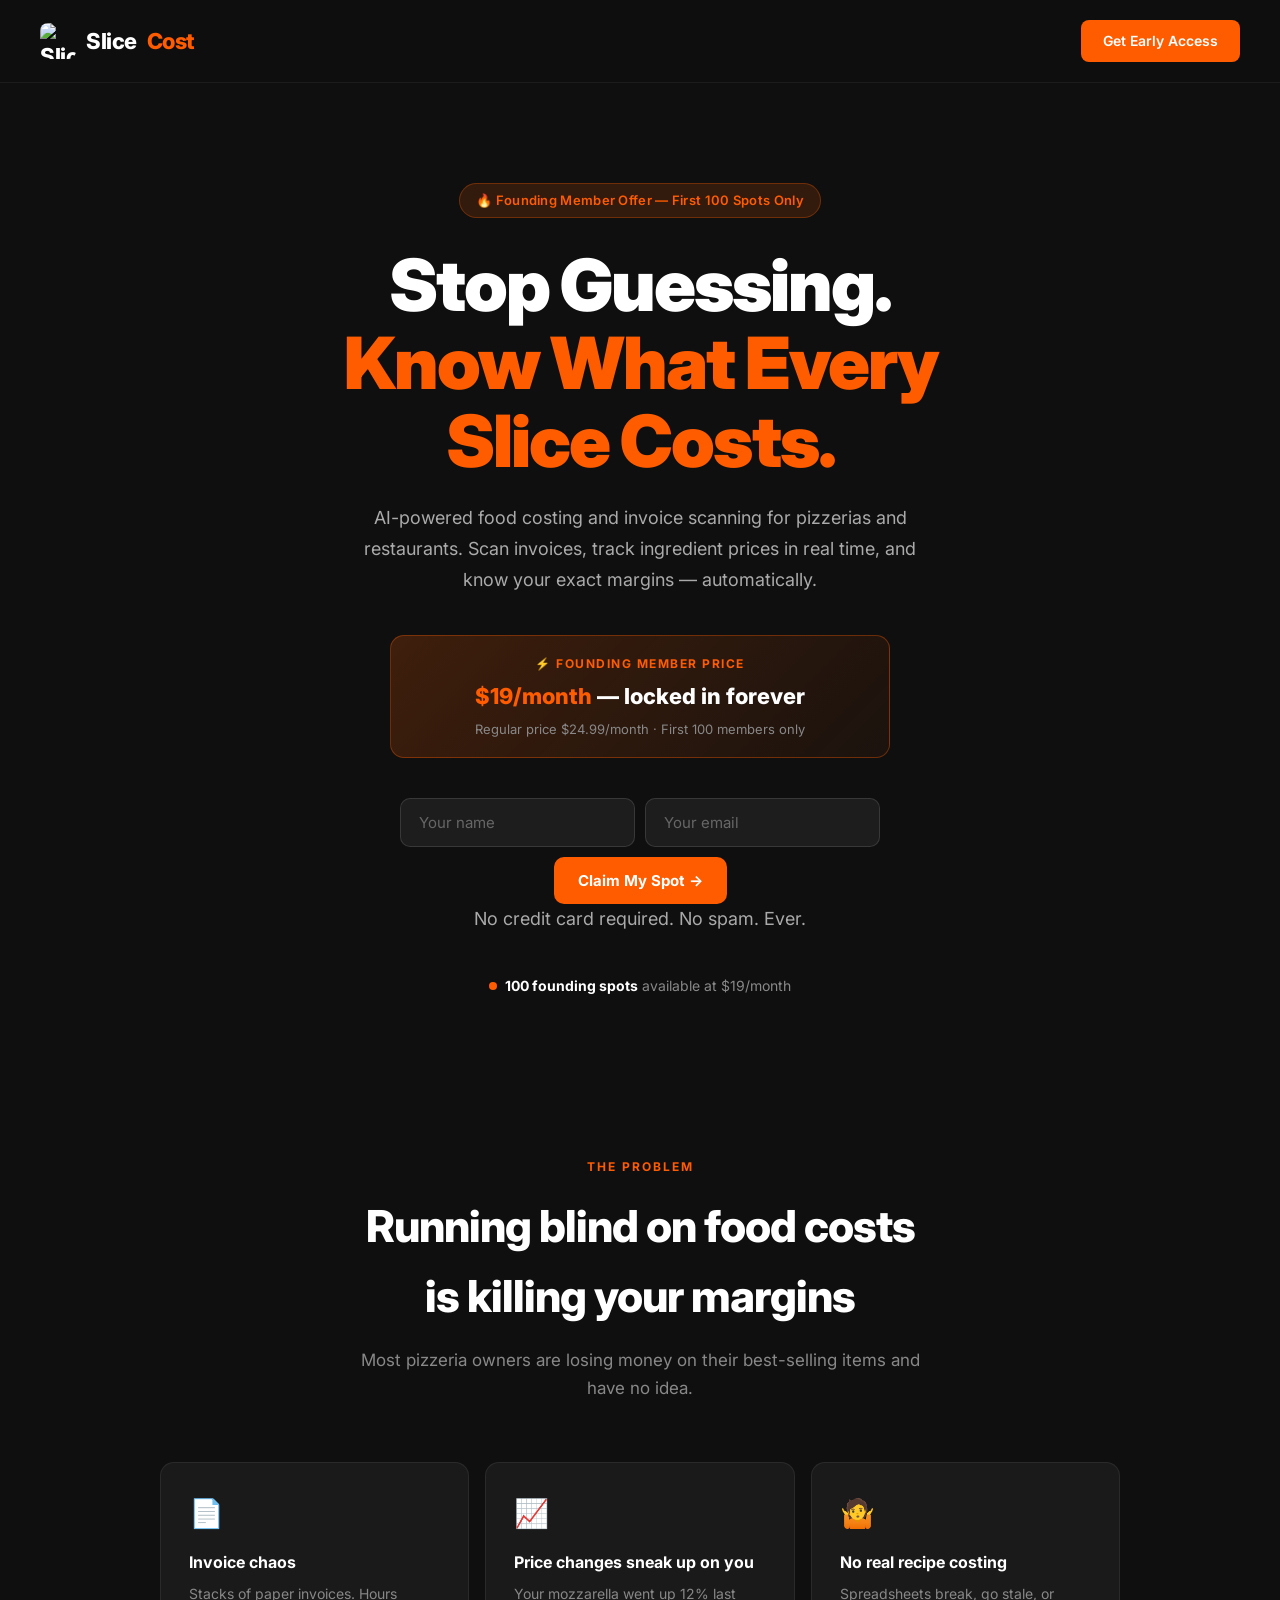
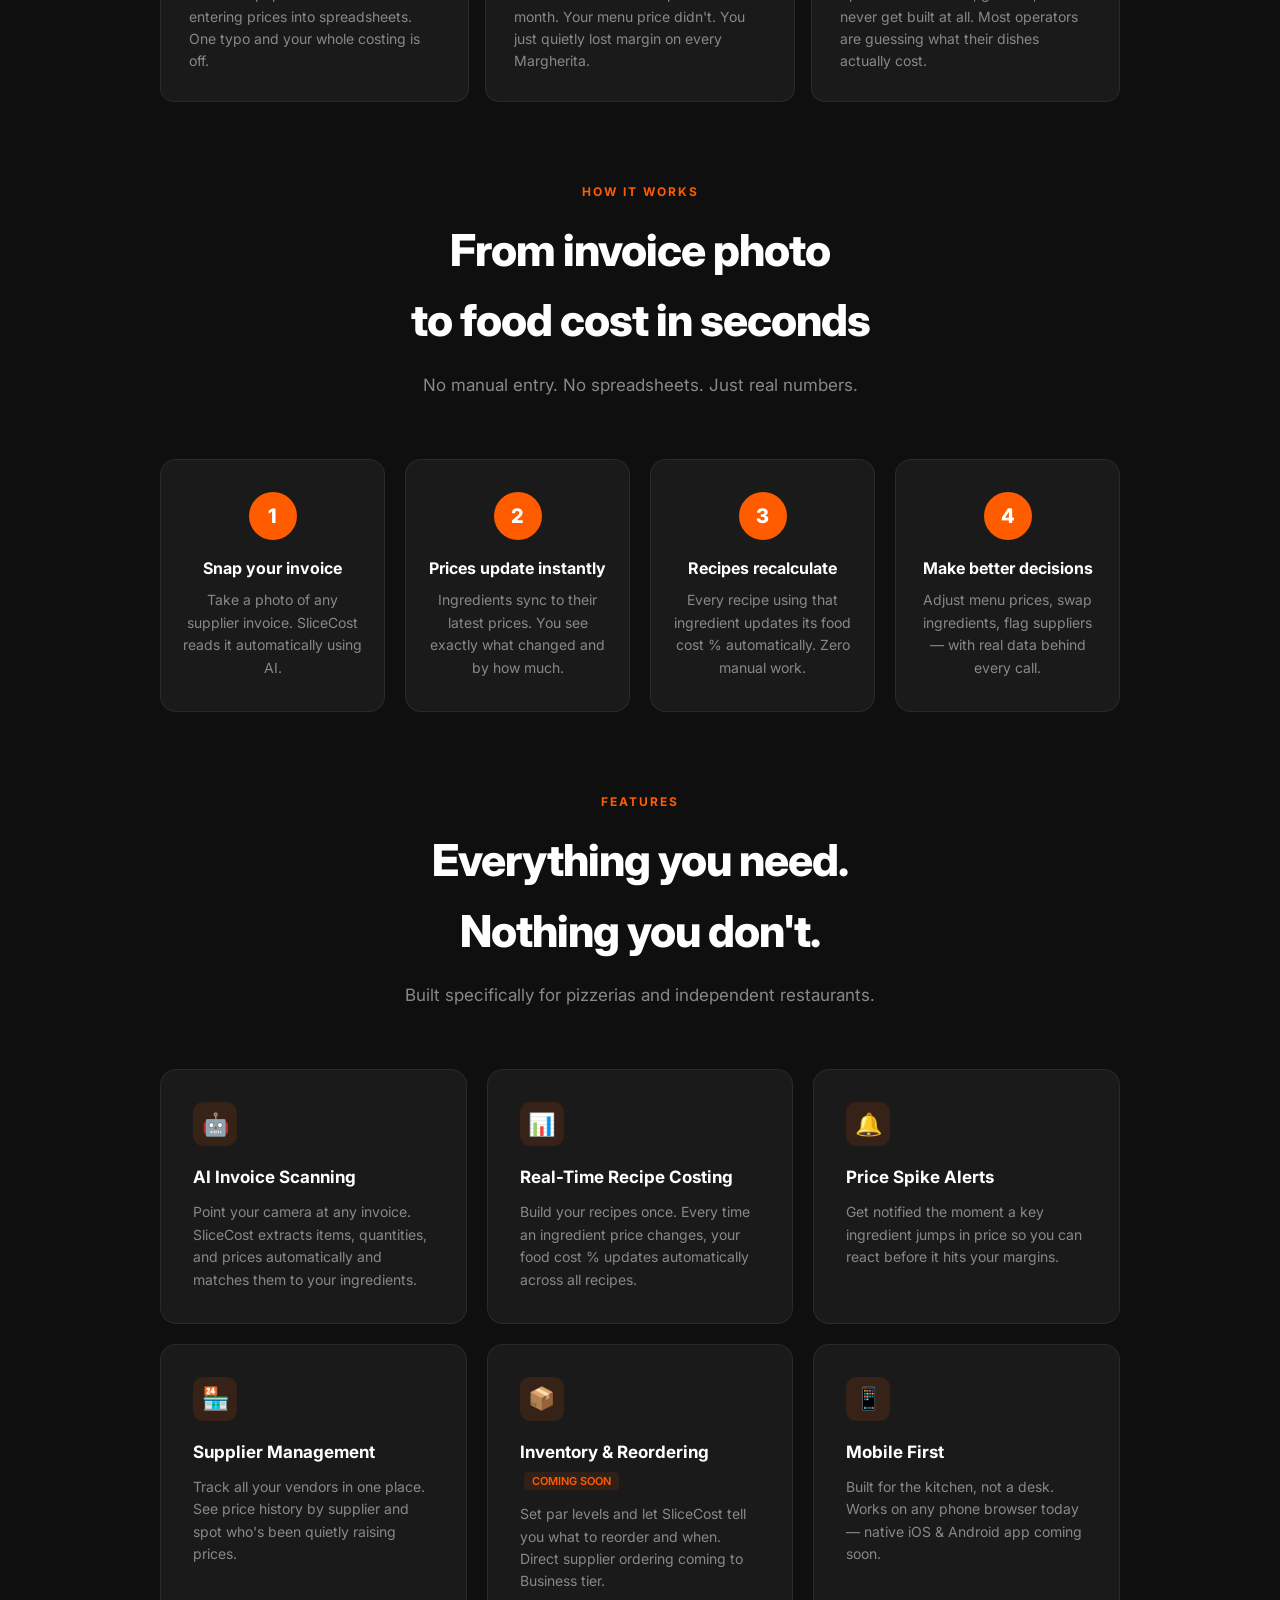
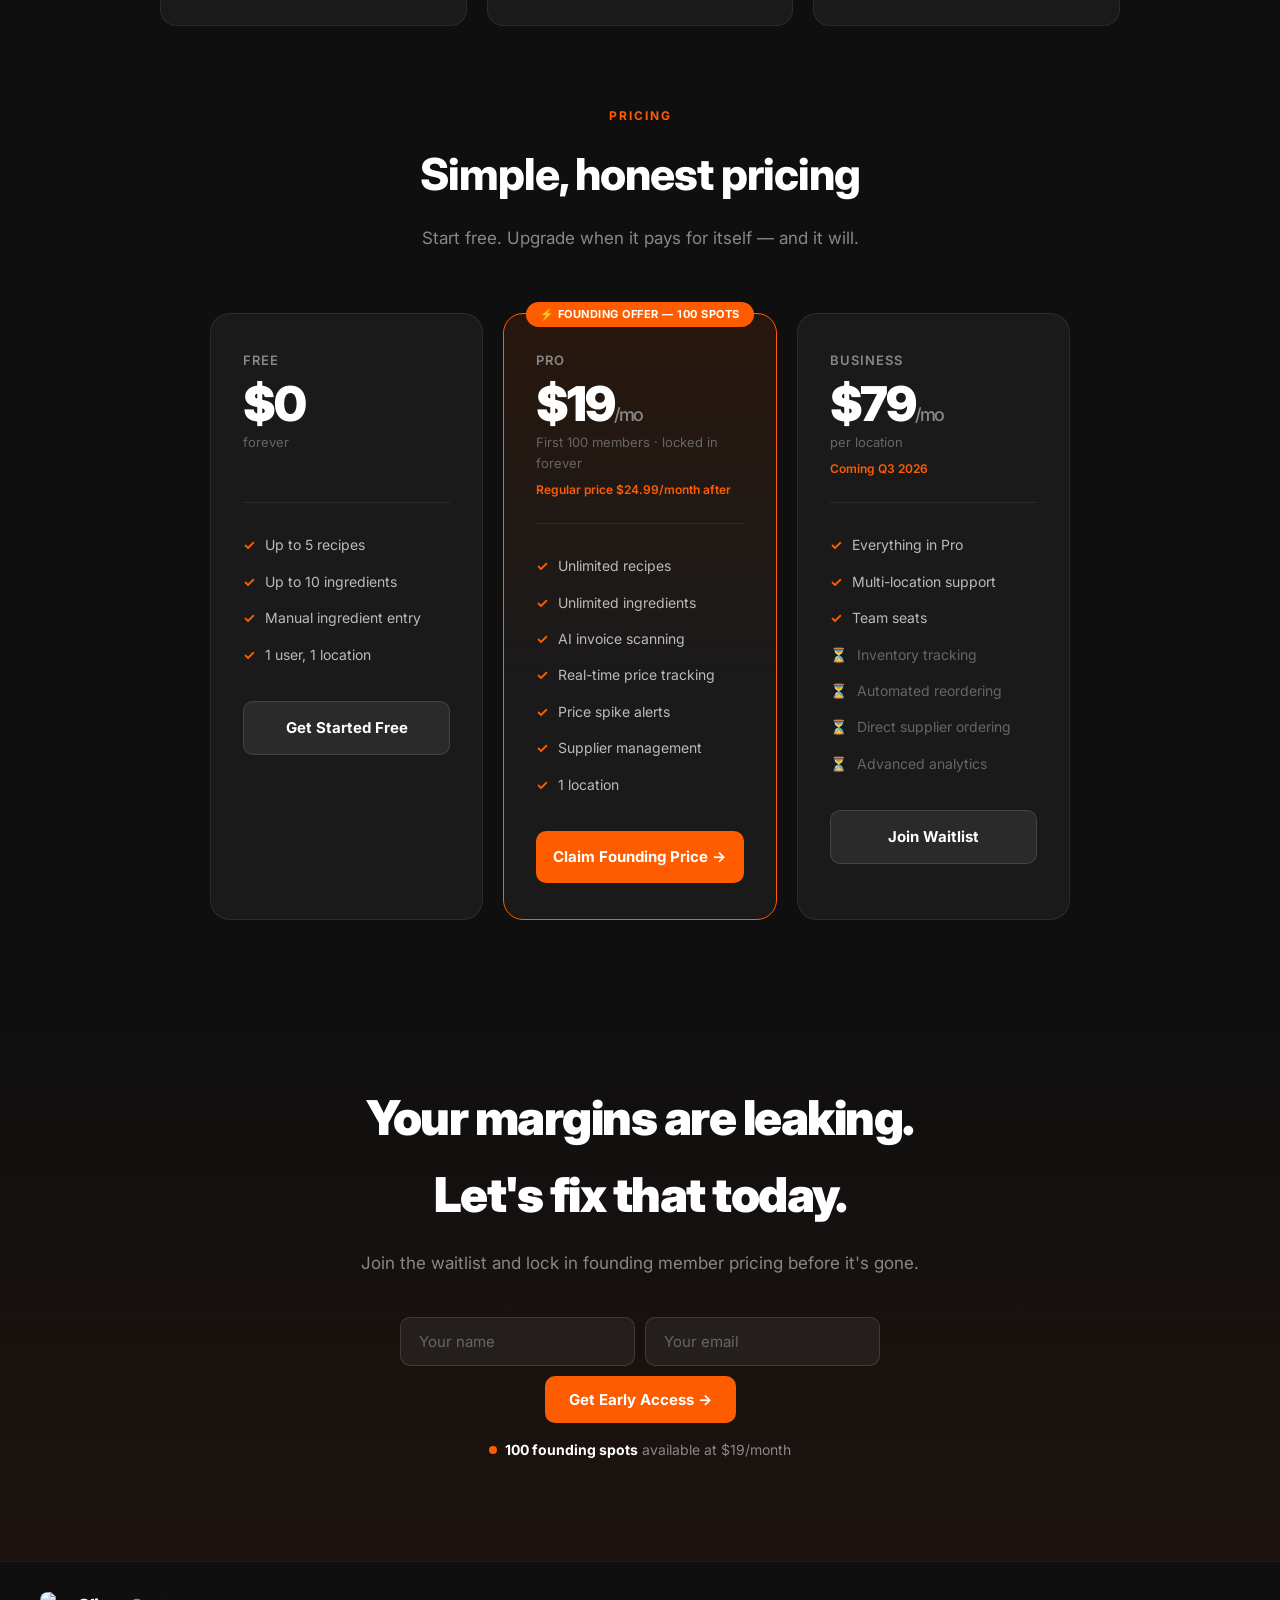
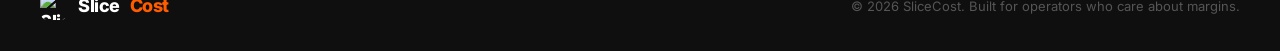
==== index.html @ 1d70e24b "Add index.html" ====
<!DOCTYPE html>
<html lang="en">
<head>
  <meta charset="UTF-8" />
  <meta name="viewport" content="width=device-width, initial-scale=1.0"/>
  <title>SliceCost — Know What Every Slice Really Costs</title>
  <meta name="description" content="AI-powered food costing and invoice scanning for pizzerias and restaurants. Stop guessing your margins.">
  <link href="https://fonts.googleapis.com/css2?family=Inter:wght@400;500;600;700;800;900&display=swap" rel="stylesheet">
  <style>
    *, *::before, *::after { box-sizing: border-box; margin: 0; padding: 0; }

    :root {
      --orange: #FF5C00;
      --orange-light: #FF7A2F;
      --dark: #0F0F0F;
      --dark2: #1A1A1A;
      --dark3: #242424;
      --gray: #888;
      --light: #F5F5F5;
      --white: #ffffff;
    }

    body {
      font-family: 'Inter', sans-serif;
      background: var(--dark);
      color: var(--white);
      line-height: 1.6;
    }

    /* NAV */
    nav {
      display: flex;
      justify-content: space-between;
      align-items: center;
      padding: 20px 40px;
      position: sticky;
      top: 0;
      z-index: 100;
      background: rgba(15,15,15,0.92);
      backdrop-filter: blur(12px);
      border-bottom: 1px solid rgba(255,255,255,0.06);
    }

    .logo {
      display: flex;
      align-items: center;
      gap: 10px;
      font-size: 22px;
      font-weight: 800;
      letter-spacing: -0.5px;
      text-decoration: none;
      color: white;
    }
    .logo img { width: 36px; height: 36px; border-radius: 8px; }
    .logo span { color: var(--orange); }

    .nav-cta {
      background: var(--orange);
      color: white;
      border: none;
      padding: 10px 22px;
      border-radius: 8px;
      font-size: 14px;
      font-weight: 600;
      cursor: pointer;
      transition: background 0.2s;
      text-decoration: none;
    }
    .nav-cta:hover { background: var(--orange-light); }

    /* HERO */
    .hero {
      text-align: center;
      padding: 100px 20px 80px;
      max-width: 860px;
      margin: 0 auto;
    }

    .badge {
      display: inline-block;
      background: rgba(255,92,0,0.15);
      color: var(--orange);
      border: 1px solid rgba(255,92,0,0.3);
      padding: 6px 16px;
      border-radius: 100px;
      font-size: 13px;
      font-weight: 600;
      margin-bottom: 28px;
      letter-spacing: 0.3px;
    }

    .hero h1 {
      font-size: clamp(38px, 6vw, 72px);
      font-weight: 900;
      line-height: 1.08;
      letter-spacing: -2px;
      margin-bottom: 24px;
    }

    .hero h1 .highlight { color: var(--orange); }

    .hero p {
      font-size: 18px;
      color: #aaa;
      max-width: 560px;
      margin: 0 auto 40px;
      line-height: 1.7;
    }

    /* FOUNDING OFFER BANNER */
    .founding-banner {
      background: linear-gradient(135deg, rgba(255,92,0,0.2), rgba(255,92,0,0.05));
      border: 1px solid rgba(255,92,0,0.35);
      border-radius: 14px;
      padding: 18px 28px;
      margin: 0 auto 40px;
      max-width: 500px;
    }
    .founding-banner .label {
      font-size: 12px;
      text-transform: uppercase;
      letter-spacing: 1.5px;
      color: var(--orange);
      font-weight: 700;
      margin-bottom: 6px;
    }
    .founding-banner .price-line { font-size: 22px; font-weight: 800; }
    .founding-banner .price-line .price { color: var(--orange); }
    .founding-banner .sub { font-size: 13px; color: #888; margin-top: 4px; }

    /* WAITLIST FORM */
    .waitlist-form {
      display: flex;
      gap: 10px;
      max-width: 480px;
      margin: 0 auto;
      flex-wrap: wrap;
      justify-content: center;
    }

    .waitlist-form input {
      flex: 1;
      min-width: 200px;
      padding: 14px 18px;
      border-radius: 10px;
      border: 1px solid rgba(255,255,255,0.12);
      background: rgba(255,255,255,0.06);
      color: white;
      font-size: 15px;
      font-family: 'Inter', sans-serif;
      outline: none;
      transition: border 0.2s;
    }
    .waitlist-form input::placeholder { color: #666; }
    .waitlist-form input:focus { border-color: var(--orange); }

    .waitlist-form button {
      padding: 14px 24px;
      background: var(--orange);
      color: white;
      border: none;
      border-radius: 10px;
      font-size: 15px;
      font-weight: 700;
      cursor: pointer;
      transition: background 0.2s, transform 0.1s;
      font-family: 'Inter', sans-serif;
    }
    .waitlist-form button:hover { background: var(--orange-light); transform: translateY(-1px); }
    .waitlist-form button:disabled { opacity: 0.6; cursor: not-allowed; transform: none; }

    .form-note { font-size: 12px; color: #555; margin-top: 12px; text-align: center; }

    .success-msg {
      display: none;
      background: rgba(255,92,0,0.1);
      border: 1px solid rgba(255,92,0,0.3);
      border-radius: 10px;
      padding: 14px 20px;
      font-size: 15px;
      color: var(--orange);
      font-weight: 600;
      text-align: center;
      max-width: 480px;
      margin: 0 auto;
    }

    .spots-left {
      display: flex;
      align-items: center;
      justify-content: center;
      gap: 8px;
      font-size: 14px;
      color: #888;
      margin-top: 14px;
    }
    .spots-dot {
      width: 8px; height: 8px;
      background: #FF5C00;
      border-radius: 50%;
      animation: pulse 2s infinite;
      flex-shrink: 0;
    }
    @keyframes pulse {
      0%, 100% { opacity: 1; }
      50% { opacity: 0.4; }
    }

    /* SECTIONS */
    .section {
      padding: 80px 20px;
      max-width: 1000px;
      margin: 0 auto;
    }

    .section-label {
      font-size: 12px;
      text-transform: uppercase;
      letter-spacing: 2px;
      color: var(--orange);
      font-weight: 700;
      margin-bottom: 14px;
      text-align: center;
    }

    .section h2 {
      font-size: clamp(28px, 4vw, 44px);
      font-weight: 800;
      letter-spacing: -1px;
      text-align: center;
      margin-bottom: 16px;
    }

    .section .sub {
      text-align: center;
      color: #888;
      font-size: 17px;
      max-width: 560px;
      margin: 0 auto 60px;
    }

    /* PAIN POINTS */
    .pain-grid {
      display: grid;
      grid-template-columns: repeat(auto-fit, minmax(260px, 1fr));
      gap: 16px;
    }

    .pain-card {
      background: var(--dark2);
      border: 1px solid rgba(255,255,255,0.07);
      border-radius: 14px;
      padding: 28px;
    }
    .pain-card .emoji { font-size: 28px; margin-bottom: 14px; }
    .pain-card h3 { font-size: 16px; font-weight: 700; margin-bottom: 8px; }
    .pain-card p { font-size: 14px; color: #888; line-height: 1.6; }

    /* HOW IT WORKS */
    .steps {
      display: grid;
      grid-template-columns: repeat(auto-fit, minmax(200px, 1fr));
      gap: 20px;
    }

    .step {
      text-align: center;
      padding: 32px 20px;
      background: var(--dark2);
      border-radius: 16px;
      border: 1px solid rgba(255,255,255,0.07);
    }

    .step-number {
      width: 48px; height: 48px;
      background: var(--orange);
      border-radius: 50%;
      display: flex;
      align-items: center;
      justify-content: center;
      font-size: 20px;
      font-weight: 800;
      margin: 0 auto 16px;
    }
    .step h3 { font-size: 16px; font-weight: 700; margin-bottom: 8px; }
    .step p { font-size: 14px; color: #888; }

    /* FEATURES */
    .features-grid {
      display: grid;
      grid-template-columns: repeat(auto-fit, minmax(280px, 1fr));
      gap: 20px;
    }

    .feature-card {
      background: var(--dark2);
      border: 1px solid rgba(255,255,255,0.07);
      border-radius: 16px;
      padding: 32px;
      transition: border-color 0.2s;
    }
    .feature-card:hover { border-color: rgba(255,92,0,0.3); }

    .feature-icon {
      width: 44px; height: 44px;
      background: rgba(255,92,0,0.12);
      border-radius: 10px;
      display: flex;
      align-items: center;
      justify-content: center;
      font-size: 22px;
      margin-bottom: 18px;
    }
    .feature-card h3 { font-size: 17px; font-weight: 700; margin-bottom: 10px; }
    .feature-card p { font-size: 14px; color: #888; line-height: 1.6; }

    /* PRICING */
    .pricing-grid {
      display: grid;
      grid-template-columns: repeat(auto-fit, minmax(260px, 1fr));
      gap: 20px;
      max-width: 860px;
      margin: 0 auto;
    }

    .pricing-card {
      background: var(--dark2);
      border: 1px solid rgba(255,255,255,0.08);
      border-radius: 20px;
      padding: 36px 32px;
      position: relative;
    }

    .pricing-card.featured {
      border-color: var(--orange);
      background: linear-gradient(180deg, rgba(255,92,0,0.1) 0%, var(--dark2) 60%);
    }

    .popular-badge {
      position: absolute;
      top: -12px;
      left: 50%;
      transform: translateX(-50%);
      background: var(--orange);
      color: white;
      font-size: 11px;
      font-weight: 700;
      padding: 4px 14px;
      border-radius: 100px;
      letter-spacing: 0.5px;
      white-space: nowrap;
    }

    .pricing-card .tier { font-size: 13px; color: #888; font-weight: 600; text-transform: uppercase; letter-spacing: 1px; margin-bottom: 10px; }
    .pricing-card .amount { font-size: 48px; font-weight: 900; letter-spacing: -2px; line-height: 1; margin-bottom: 4px; }
    .pricing-card .amount span { font-size: 18px; font-weight: 500; color: #888; }
    .pricing-card .period { font-size: 13px; color: #666; margin-bottom: 6px; }
    .pricing-card .savings { font-size: 12px; color: var(--orange); font-weight: 600; margin-bottom: 24px; min-height: 18px; }

    .pricing-divider { border: none; border-top: 1px solid rgba(255,255,255,0.07); margin: 24px 0; }

    .pricing-features { list-style: none; }
    .pricing-features li {
      font-size: 14px;
      color: #bbb;
      padding: 7px 0;
      display: flex;
      align-items: flex-start;
      gap: 10px;
    }
    .pricing-features li::before { content: "✓"; color: var(--orange); font-weight: 700; flex-shrink: 0; }
    .pricing-features li.coming::before { content: "⏳"; }
    .pricing-features li.coming { color: #666; }

    .pricing-cta {
      display: block;
      width: 100%;
      margin-top: 28px;
      padding: 14px;
      border-radius: 10px;
      font-size: 15px;
      font-weight: 700;
      text-align: center;
      cursor: pointer;
      border: none;
      font-family: 'Inter', sans-serif;
      transition: all 0.2s;
      text-decoration: none;
    }
    .pricing-cta.primary { background: var(--orange); color: white; }
    .pricing-cta.primary:hover { background: var(--orange-light); }
    .pricing-cta.secondary { background: rgba(255,255,255,0.07); color: white; border: 1px solid rgba(255,255,255,0.12); }
    .pricing-cta.secondary:hover { background: rgba(255,255,255,0.1); }

    /* FINAL CTA */
    .final-cta {
      text-align: center;
      padding: 80px 20px 100px;
      background: linear-gradient(180deg, transparent, rgba(255,92,0,0.06));
    }
    .final-cta h2 {
      font-size: clamp(28px, 4vw, 48px);
      font-weight: 900;
      letter-spacing: -1.5px;
      margin-bottom: 16px;
    }
    .final-cta p { color: #888; font-size: 17px; margin-bottom: 40px; }

    /* FOOTER */
    footer {
      border-top: 1px solid rgba(255,255,255,0.06);
      padding: 30px 40px;
      display: flex;
      justify-content: space-between;
      align-items: center;
      flex-wrap: wrap;
      gap: 12px;
    }
    footer p { font-size: 13px; color: #555; }

    @media (max-width: 600px) {
      nav { padding: 16px 20px; }
      .hero { padding: 70px 20px 60px; }
      footer { flex-direction: column; text-align: center; }
    }
  </style>
</head>
<body>

  <!-- NAV -->
  <nav>
    <a href="#" class="logo">
      <img src="https://media.base44.com/images/public/6a2863e67f8342fff155be60/5d7dca8e8_generated_image.png" alt="SliceCost logo" />
      Slice<span>Cost</span>
    </a>
    <a href="#waitlist" class="nav-cta">Get Early Access</a>
  </nav>

  <!-- HERO -->
  <section class="hero" id="waitlist">
    <div class="badge">🔥 Founding Member Offer — First 100 Spots Only</div>
    <h1>Stop Guessing.<br><span class="highlight">Know What Every<br>Slice Costs.</span></h1>
    <p>AI-powered food costing and invoice scanning for pizzerias and restaurants. Scan invoices, track ingredient prices in real time, and know your exact margins — automatically.</p>

    <div class="founding-banner">
      <div class="label">⚡ Founding Member Price</div>
      <div class="price-line"><span class="price">$19/month</span> — locked in forever</div>
      <div class="sub">Regular price $24.99/month · First 100 members only</div>
    </div>

    <form class="waitlist-form" id="waitlistForm" onsubmit="handleSubmit(event, 'waitlistForm', 'successMsg')">
      <input type="text" name="name" placeholder="Your name" required />
      <input type="email" name="email" placeholder="Your email" required />
      <button type="submit" id="btn1">Claim My Spot →</button>
    </form>
    <div class="success-msg" id="successMsg">
      🎉 You're on the list! We'll reach out with early access details soon.
    </div>
    <p class="form-note">No credit card required. No spam. Ever.</p>

    <div class="spots-left">
      <div class="spots-dot"></div>
      <span id="spotsText"><strong style="color:white">100 founding spots</strong> available at $19/month</span>
    </div>
  </section>

  <!-- PROBLEM -->
  <section class="section">
    <div class="section-label">The Problem</div>
    <h2>Running blind on food costs<br>is killing your margins</h2>
    <p class="sub">Most pizzeria owners are losing money on their best-selling items and have no idea.</p>

    <div class="pain-grid">
      <div class="pain-card">
        <div class="emoji">📄</div>
        <h3>Invoice chaos</h3>
        <p>Stacks of paper invoices. Hours entering prices into spreadsheets. One typo and your whole costing is off.</p>
      </div>
      <div class="pain-card">
        <div class="emoji">📈</div>
        <h3>Price changes sneak up on you</h3>
        <p>Your mozzarella went up 12% last month. Your menu price didn't. You just quietly lost margin on every Margherita.</p>
      </div>
      <div class="pain-card">
        <div class="emoji">🤷</div>
        <h3>No real recipe costing</h3>
        <p>Spreadsheets break, go stale, or never get built at all. Most operators are guessing what their dishes actually cost.</p>
      </div>
    </div>
  </section>

  <!-- HOW IT WORKS -->
  <section class="section" style="padding-top:0">
    <div class="section-label">How It Works</div>
    <h2>From invoice photo<br>to food cost in seconds</h2>
    <p class="sub">No manual entry. No spreadsheets. Just real numbers.</p>

    <div class="steps">
      <div class="step">
        <div class="step-number">1</div>
        <h3>Snap your invoice</h3>
        <p>Take a photo of any supplier invoice. SliceCost reads it automatically using AI.</p>
      </div>
      <div class="step">
        <div class="step-number">2</div>
        <h3>Prices update instantly</h3>
        <p>Ingredients sync to their latest prices. You see exactly what changed and by how much.</p>
      </div>
      <div class="step">
        <div class="step-number">3</div>
        <h3>Recipes recalculate</h3>
        <p>Every recipe using that ingredient updates its food cost % automatically. Zero manual work.</p>
      </div>
      <div class="step">
        <div class="step-number">4</div>
        <h3>Make better decisions</h3>
        <p>Adjust menu prices, swap ingredients, flag suppliers — with real data behind every call.</p>
      </div>
    </div>
  </section>

  <!-- FEATURES -->
  <section class="section" style="padding-top:0">
    <div class="section-label">Features</div>
    <h2>Everything you need.<br>Nothing you don't.</h2>
    <p class="sub">Built specifically for pizzerias and independent restaurants.</p>

    <div class="features-grid">
      <div class="feature-card">
        <div class="feature-icon">🤖</div>
        <h3>AI Invoice Scanning</h3>
        <p>Point your camera at any invoice. SliceCost extracts items, quantities, and prices automatically and matches them to your ingredients.</p>
      </div>
      <div class="feature-card">
        <div class="feature-icon">📊</div>
        <h3>Real-Time Recipe Costing</h3>
        <p>Build your recipes once. Every time an ingredient price changes, your food cost % updates automatically across all recipes.</p>
      </div>
      <div class="feature-card">
        <div class="feature-icon">🔔</div>
        <h3>Price Spike Alerts</h3>
        <p>Get notified the moment a key ingredient jumps in price so you can react before it hits your margins.</p>
      </div>
      <div class="feature-card">
        <div class="feature-icon">🏪</div>
        <h3>Supplier Management</h3>
        <p>Track all your vendors in one place. See price history by supplier and spot who's been quietly raising prices.</p>
      </div>
      <div class="feature-card">
        <div class="feature-icon">📦</div>
        <h3>Inventory & Reordering <span style="font-size:11px;color:var(--orange);font-weight:600;background:rgba(255,92,0,0.1);padding:2px 8px;border-radius:4px;margin-left:4px">COMING SOON</span></h3>
        <p>Set par levels and let SliceCost tell you what to reorder and when. Direct supplier ordering coming to Business tier.</p>
      </div>
      <div class="feature-card">
        <div class="feature-icon">📱</div>
        <h3>Mobile First</h3>
        <p>Built for the kitchen, not a desk. Works on any phone browser today — native iOS & Android app coming soon.</p>
      </div>
    </div>
  </section>

  <!-- PRICING -->
  <section class="section" style="padding-top:0">
    <div class="section-label">Pricing</div>
    <h2>Simple, honest pricing</h2>
    <p class="sub">Start free. Upgrade when it pays for itself — and it will.</p>

    <div class="pricing-grid">
      <div class="pricing-card">
        <div class="tier">Free</div>
        <div class="amount">$0</div>
        <div class="period">forever</div>
        <div class="savings">&nbsp;</div>
        <hr class="pricing-divider">
        <ul class="pricing-features">
          <li>Up to 5 recipes</li>
          <li>Up to 10 ingredients</li>
          <li>Manual ingredient entry</li>
          <li>1 user, 1 location</li>
        </ul>
        <a href="#waitlist" class="pricing-cta secondary">Get Started Free</a>
      </div>

      <div class="pricing-card featured">
        <div class="popular-badge">⚡ FOUNDING OFFER — 100 SPOTS</div>
        <div class="tier">Pro</div>
        <div class="amount">$19<span>/mo</span></div>
        <div class="period">First 100 members · locked in forever</div>
        <div class="savings">Regular price $24.99/month after</div>
        <hr class="pricing-divider">
        <ul class="pricing-features">
          <li>Unlimited recipes</li>
          <li>Unlimited ingredients</li>
          <li>AI invoice scanning</li>
          <li>Real-time price tracking</li>
          <li>Price spike alerts</li>
          <li>Supplier management</li>
          <li>1 location</li>
        </ul>
        <a href="#waitlist" class="pricing-cta primary">Claim Founding Price →</a>
      </div>

      <div class="pricing-card">
        <div class="tier">Business</div>
        <div class="amount">$79<span>/mo</span></div>
        <div class="period">per location</div>
        <div class="savings">Coming Q3 2026</div>
        <hr class="pricing-divider">
        <ul class="pricing-features">
          <li>Everything in Pro</li>
          <li>Multi-location support</li>
          <li>Team seats</li>
          <li class="coming">Inventory tracking</li>
          <li class="coming">Automated reordering</li>
          <li class="coming">Direct supplier ordering</li>
          <li class="coming">Advanced analytics</li>
        </ul>
        <a href="#waitlist" class="pricing-cta secondary">Join Waitlist</a>
      </div>
    </div>
  </section>

  <!-- FINAL CTA -->
  <section class="final-cta">
    <h2>Your margins are leaking.<br>Let's fix that today.</h2>
    <p>Join the waitlist and lock in founding member pricing before it's gone.</p>

    <form class="waitlist-form" id="waitlistForm2" onsubmit="handleSubmit(event, 'waitlistForm2', 'successMsg2')" style="margin-bottom:16px">
      <input type="text" name="name" placeholder="Your name" required />
      <input type="email" name="email" placeholder="Your email" required />
      <button type="submit" id="btn2">Get Early Access →</button>
    </form>
    <div class="success-msg" id="successMsg2">
      🎉 You're on the list! We'll reach out with early access details soon.
    </div>

    <div class="spots-left">
      <div class="spots-dot"></div>
      <span id="spotsText2"><strong style="color:white">100 founding spots</strong> available at $19/month</span>
    </div>
  </section>

  <!-- FOOTER -->
  <footer>
    <a href="#" class="logo" style="font-size:18px">
      <img src="https://media.base44.com/images/public/6a2863e67f8342fff155be60/5d7dca8e8_generated_image.png" alt="SliceCost" style="width:28px;height:28px" />
      Slice<span>Cost</span>
    </a>
    <p>© 2026 SliceCost. Built for operators who care about margins.</p>
  </footer>

  <script>
    const API_URL = 'https://api.base44.com/api/apps/6a2863e67f8342fff155be60/functions/joinWaitlist';

    document.querySelectorAll('a[href^="#"]').forEach(a => {
      a.addEventListener('click', e => {
        e.preventDefault();
        const target = document.querySelector(a.getAttribute('href'));
        if (target) target.scrollIntoView({ behavior: 'smooth' });
      });
    });

    async function handleSubmit(e, formId, msgId) {
      e.preventDefault();
      const form = document.getElementById(formId);
      const inputs = form.querySelectorAll('input');
      const btn = form.querySelector('button');
      const name = inputs[0].value.trim();
      const email = inputs[1].value.trim();

      btn.disabled = true;
      btn.textContent = 'Saving your spot...';

      try {
        const res = await fetch(API_URL, {
          method: 'POST',
          headers: { 'Content-Type': 'application/json' },
          body: JSON.stringify({
            name,
            email,
            source: 'landing_page',
            tier_interest: 'Founding Member $19'
          })
        });

        const data = await res.json();

        form.style.display = 'none';
        document.getElementById(msgId).style.display = 'block';

        // Update both counters
        document.querySelectorAll('[id^="spotsText"]').forEach(el => {
          el.innerHTML = '<strong style="color:white">Spots filling up fast!</strong> Sign up now to lock in $19/month';
        });

      } catch (err) {
        btn.disabled = false;
        btn.textContent = formId === 'waitlistForm' ? 'Claim My Spot →' : 'Get Early Access →';
        alert('Something went wrong. Please try again.');
      }
    }
  </script>
</body>
</html>
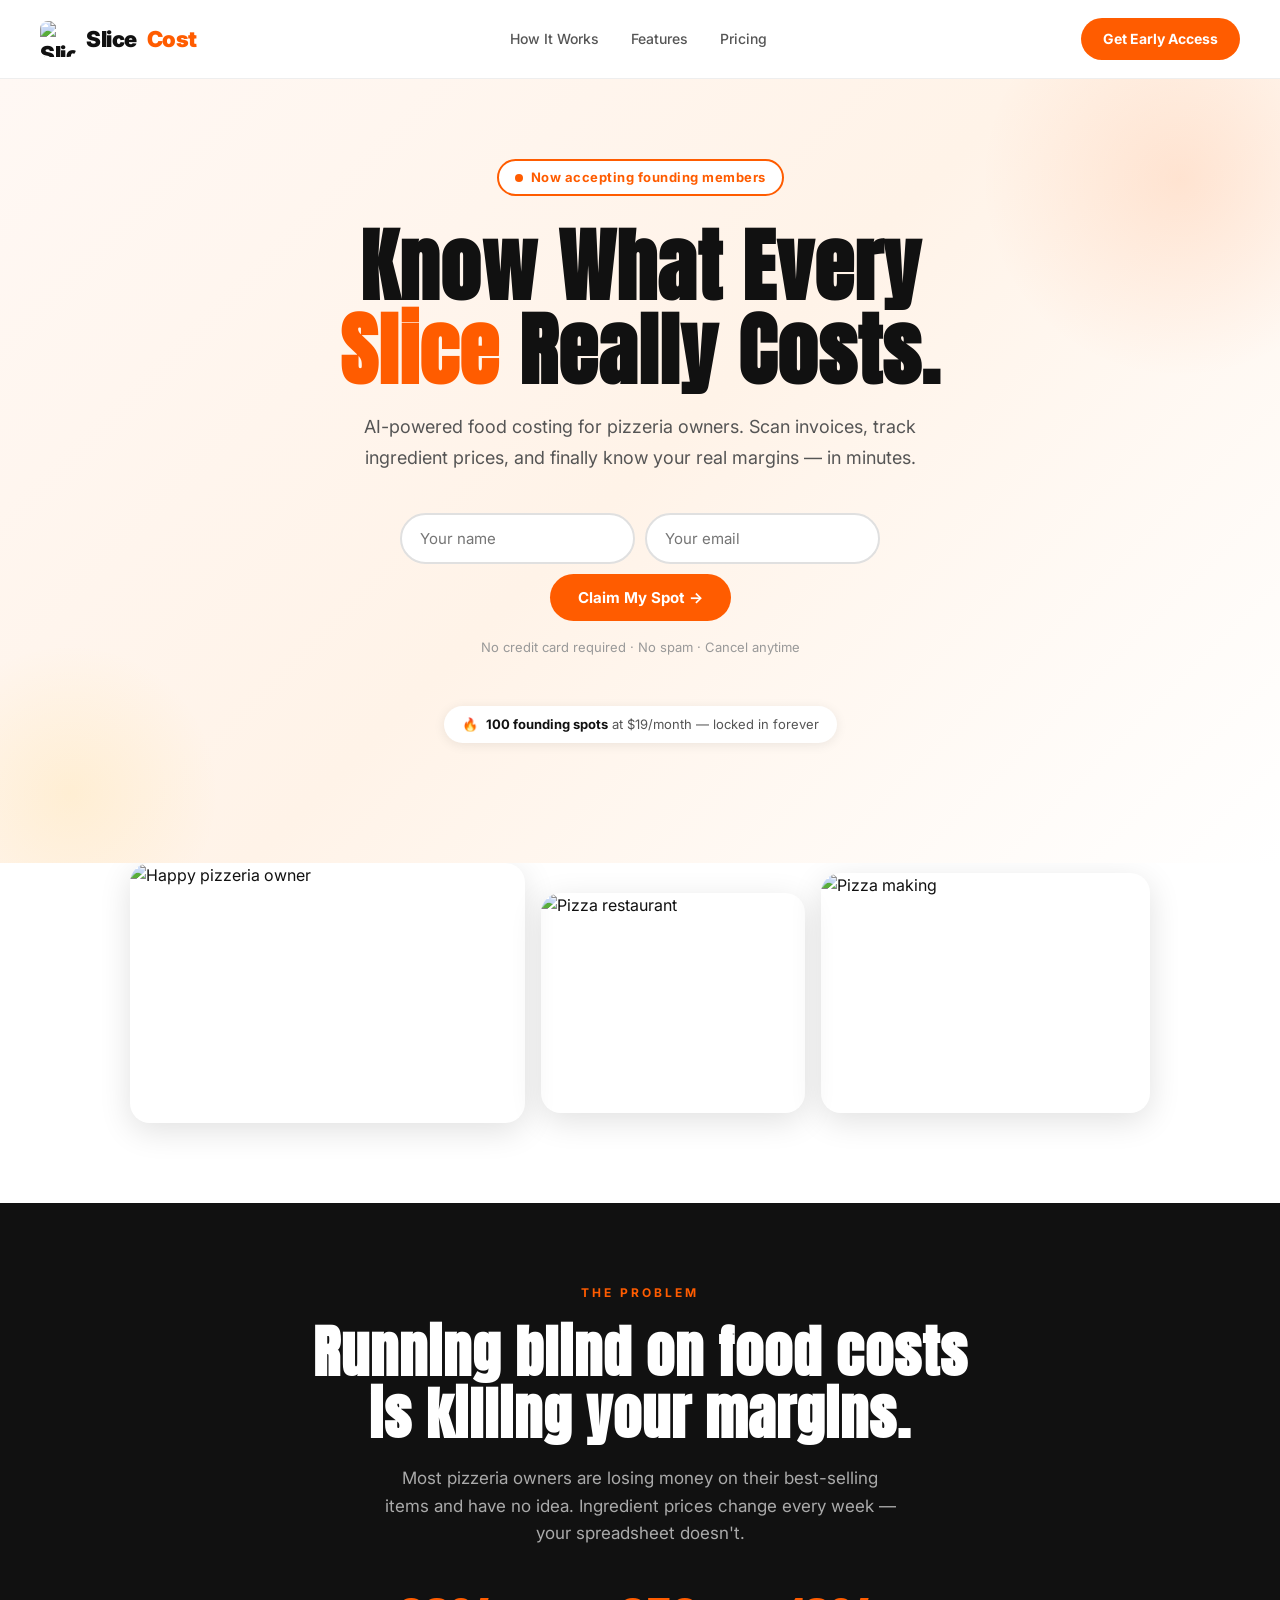
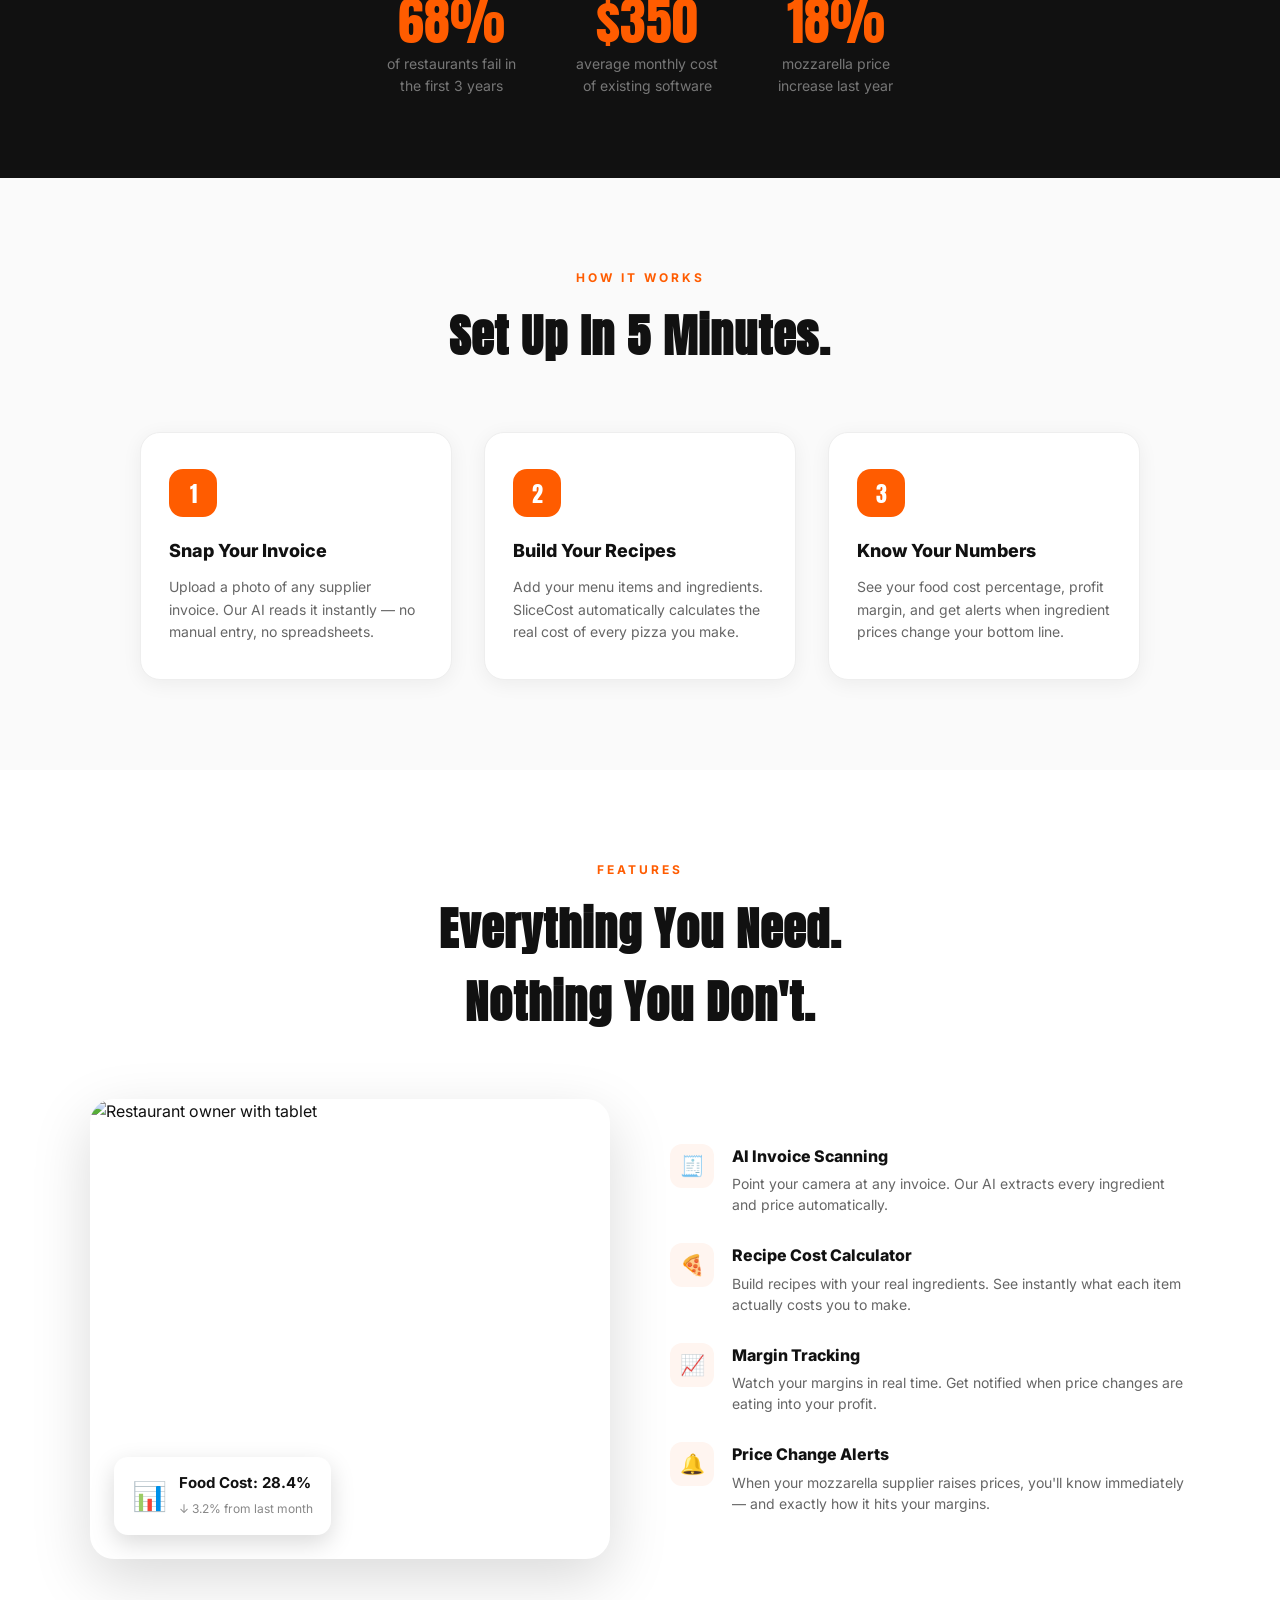
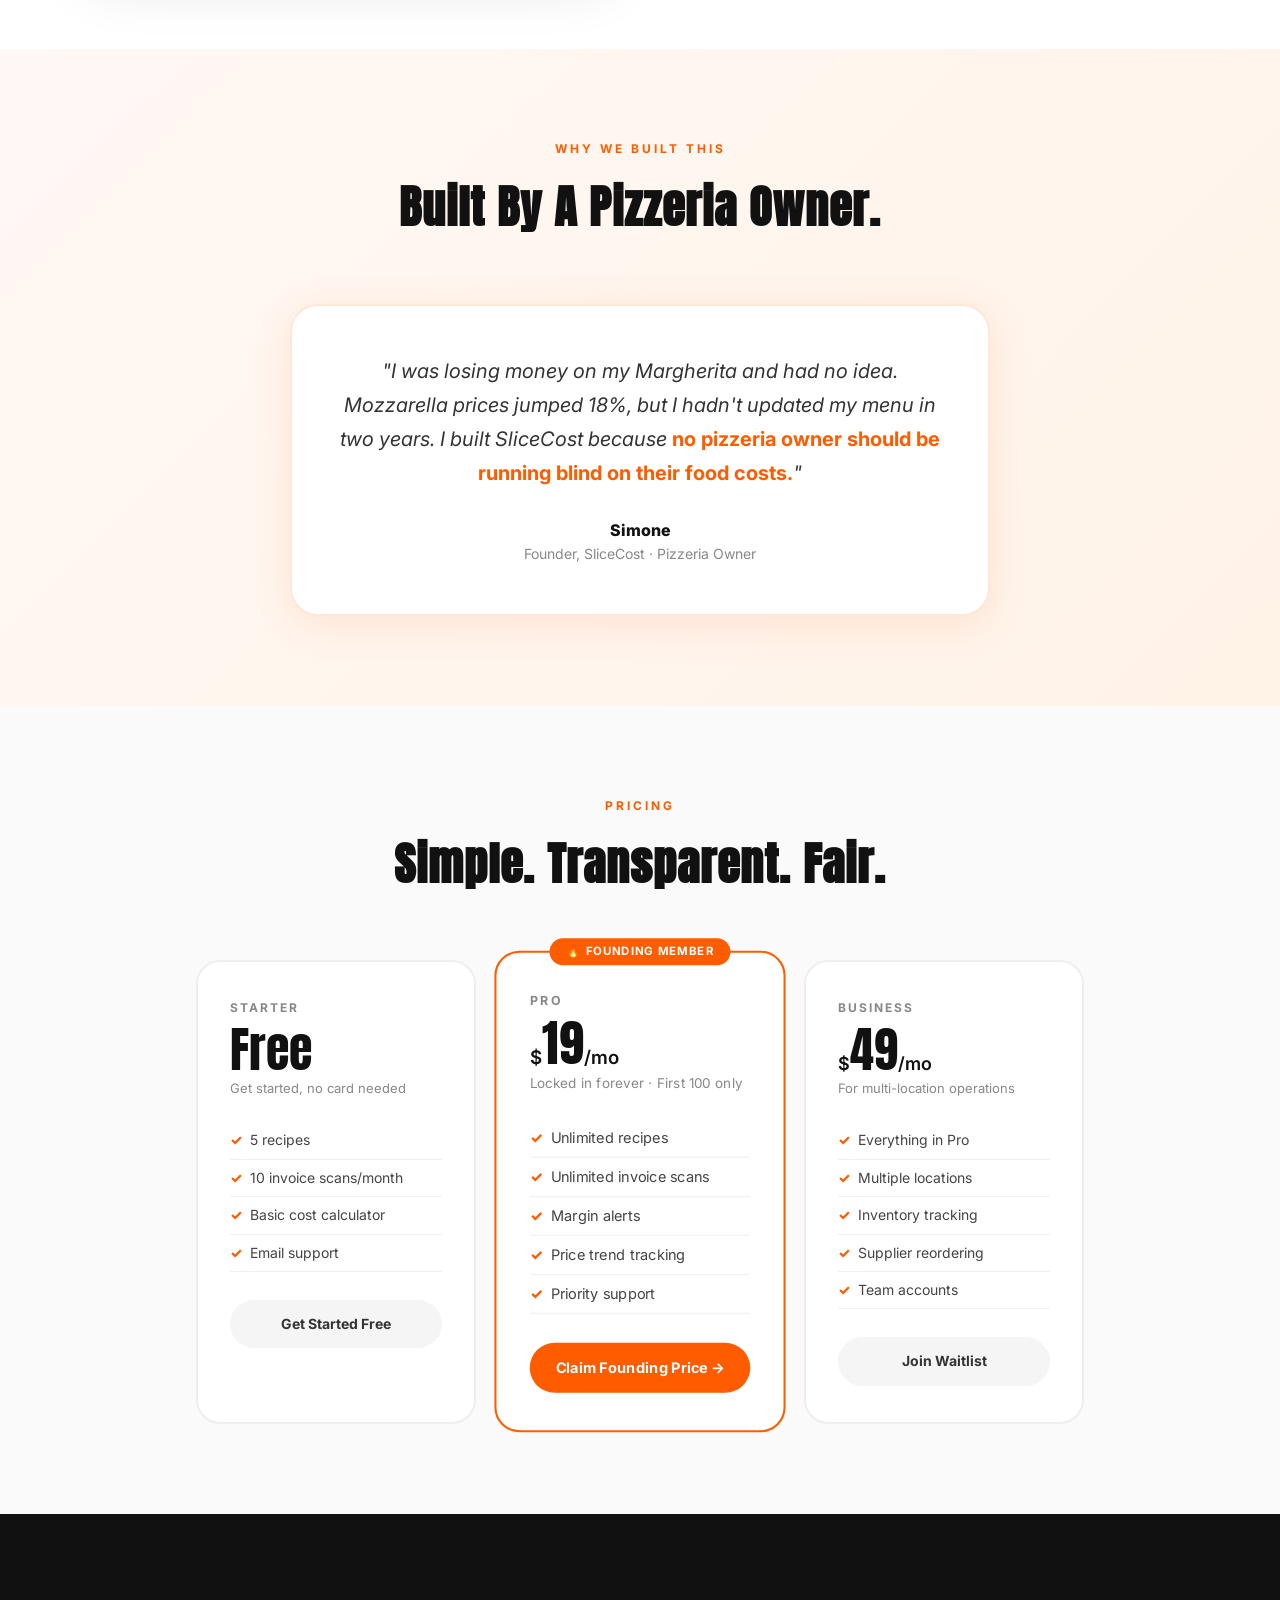
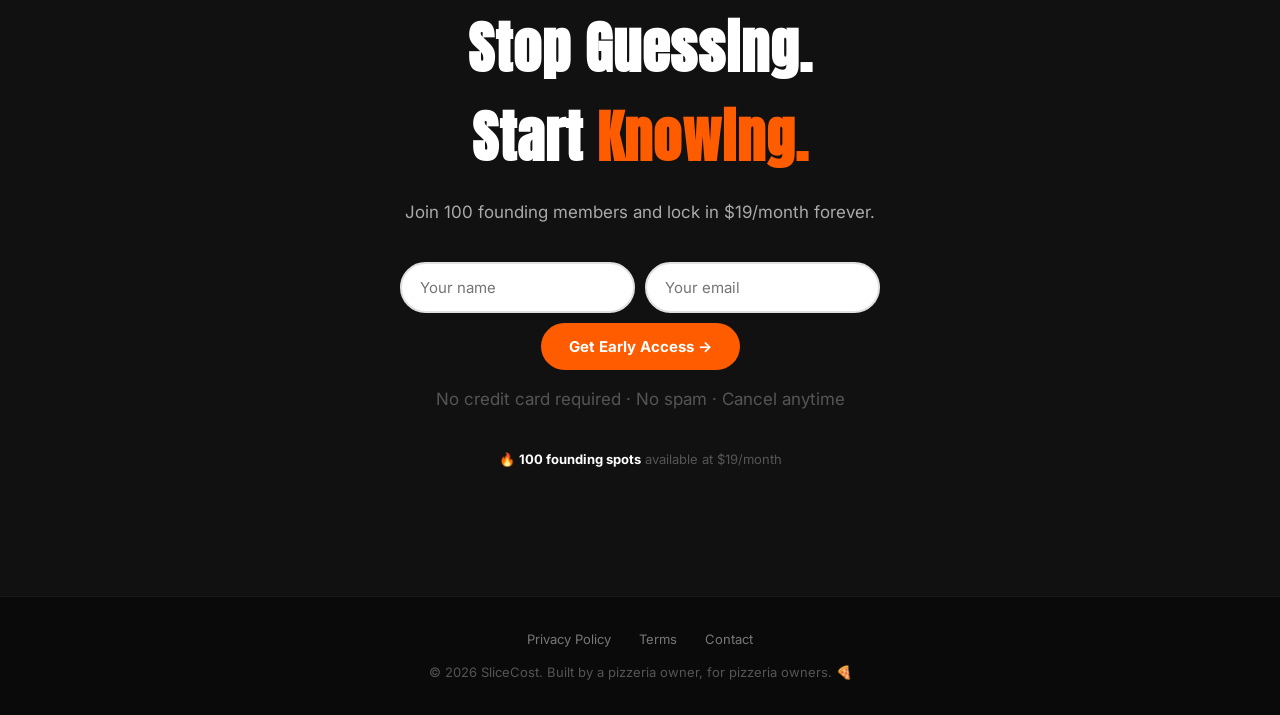
==== commit 331999eb: "Redesign landing page - vibrant light theme with photos" ====
--- a/index.html
+++ b/index.html
@@ -6,12 +6,14 @@
   <title>SliceCost — Know What Every Slice Really Costs</title>
   <meta name="description" content="AI-powered food costing and invoice scanning for pizzerias and restaurants. Stop guessing your margins.">
   <link href="https://fonts.googleapis.com/css2?family=Inter:wght@400;500;600;700;800;900&display=swap" rel="stylesheet">
+  <link href="https://fonts.googleapis.com/css2?family=Anton&display=swap" rel="stylesheet">
   <style>
     *, *::before, *::after { box-sizing: border-box; margin: 0; padding: 0; }
 
     :root {
       --orange: #FF5C00;
       --orange-light: #FF7A2F;
+      --yellow: #FFB800;
       --dark: #0F0F0F;
       --dark2: #1A1A1A;
       --dark3: #242424;
@@ -22,8 +24,8 @@
 
     body {
       font-family: 'Inter', sans-serif;
-      background: var(--dark);
-      color: var(--white);
+      background: #fff;
+      color: #111;
       line-height: 1.6;
     }
 
@@ -32,673 +34,767 @@
       display: flex;
       justify-content: space-between;
       align-items: center;
-      padding: 20px 40px;
+      padding: 18px 40px;
       position: sticky;
       top: 0;
       z-index: 100;
-      background: rgba(15,15,15,0.92);
+      background: rgba(255,255,255,0.95);
       backdrop-filter: blur(12px);
-      border-bottom: 1px solid rgba(255,255,255,0.06);
-    }
-
+      border-bottom: 1px solid #eee;
+    }
     .logo {
       display: flex;
       align-items: center;
       gap: 10px;
       font-size: 22px;
-      font-weight: 800;
+      font-weight: 900;
       letter-spacing: -0.5px;
+      color: #111;
       text-decoration: none;
-      color: white;
     }
     .logo img { width: 36px; height: 36px; border-radius: 8px; }
     .logo span { color: var(--orange); }
-
+    .nav-links { display: flex; gap: 32px; list-style: none; }
+    .nav-links a { color: #555; text-decoration: none; font-size: 14px; font-weight: 500; transition: color 0.2s; }
+    .nav-links a:hover { color: var(--orange); }
     .nav-cta {
       background: var(--orange);
-      color: white;
-      border: none;
+      color: #fff;
       padding: 10px 22px;
-      border-radius: 8px;
+      border-radius: 50px;
+      text-decoration: none;
       font-size: 14px;
-      font-weight: 600;
-      cursor: pointer;
-      transition: background 0.2s;
-      text-decoration: none;
-    }
-    .nav-cta:hover { background: var(--orange-light); }
+      font-weight: 700;
+      transition: background 0.2s, transform 0.1s;
+    }
+    .nav-cta:hover { background: var(--orange-light); transform: translateY(-1px); }
 
     /* HERO */
     .hero {
+      background: linear-gradient(135deg, #fff8f4 0%, #fff3e8 50%, #fff 100%);
+      padding: 80px 40px 60px;
       text-align: center;
-      padding: 100px 20px 80px;
-      max-width: 860px;
-      margin: 0 auto;
-    }
-
-    .badge {
-      display: inline-block;
-      background: rgba(255,92,0,0.15);
+      position: relative;
+      overflow: hidden;
+    }
+    .hero::before {
+      content: '';
+      position: absolute;
+      top: -100px; right: -100px;
+      width: 400px; height: 400px;
+      background: radial-gradient(circle, rgba(255,92,0,0.12) 0%, transparent 70%);
+      border-radius: 50%;
+    }
+    .hero::after {
+      content: '';
+      position: absolute;
+      bottom: -80px; left: -80px;
+      width: 300px; height: 300px;
+      background: radial-gradient(circle, rgba(255,184,0,0.10) 0%, transparent 70%);
+      border-radius: 50%;
+    }
+    .hero-badge {
+      display: inline-flex;
+      align-items: center;
+      gap: 8px;
+      background: #fff;
+      border: 2px solid var(--orange);
       color: var(--orange);
-      border: 1px solid rgba(255,92,0,0.3);
+      font-size: 13px;
+      font-weight: 700;
       padding: 6px 16px;
-      border-radius: 100px;
-      font-size: 13px;
-      font-weight: 600;
+      border-radius: 50px;
       margin-bottom: 28px;
-      letter-spacing: 0.3px;
-    }
-
+      letter-spacing: 0.5px;
+    }
+    .hero-badge .dot {
+      width: 8px; height: 8px;
+      background: var(--orange);
+      border-radius: 50%;
+      animation: pulse 1.5s infinite;
+    }
+    @keyframes pulse {
+      0%, 100% { opacity: 1; transform: scale(1); }
+      50% { opacity: 0.5; transform: scale(1.3); }
+    }
     .hero h1 {
-      font-size: clamp(38px, 6vw, 72px);
-      font-weight: 900;
-      line-height: 1.08;
-      letter-spacing: -2px;
-      margin-bottom: 24px;
-    }
-
-    .hero h1 .highlight { color: var(--orange); }
-
-    .hero p {
+      font-family: 'Anton', sans-serif;
+      font-size: clamp(42px, 7vw, 80px);
+      line-height: 1.05;
+      letter-spacing: 1px;
+      color: #111;
+      margin-bottom: 20px;
+    }
+    .hero h1 .highlight {
+      color: var(--orange);
+    }
+    .hero .sub {
       font-size: 18px;
-      color: #aaa;
+      color: #555;
       max-width: 560px;
       margin: 0 auto 40px;
       line-height: 1.7;
     }
-
-    /* FOUNDING OFFER BANNER */
-    .founding-banner {
-      background: linear-gradient(135deg, rgba(255,92,0,0.2), rgba(255,92,0,0.05));
-      border: 1px solid rgba(255,92,0,0.35);
-      border-radius: 14px;
-      padding: 18px 28px;
-      margin: 0 auto 40px;
-      max-width: 500px;
-    }
-    .founding-banner .label {
-      font-size: 12px;
-      text-transform: uppercase;
-      letter-spacing: 1.5px;
-      color: var(--orange);
-      font-weight: 700;
-      margin-bottom: 6px;
-    }
-    .founding-banner .price-line { font-size: 22px; font-weight: 800; }
-    .founding-banner .price-line .price { color: var(--orange); }
-    .founding-banner .sub { font-size: 13px; color: #888; margin-top: 4px; }
-
-    /* WAITLIST FORM */
-    .waitlist-form {
+    .hero-form {
       display: flex;
       gap: 10px;
       max-width: 480px;
-      margin: 0 auto;
+      margin: 0 auto 16px;
       flex-wrap: wrap;
       justify-content: center;
     }
-
-    .waitlist-form input {
+    .hero-form input {
       flex: 1;
-      min-width: 200px;
+      min-width: 180px;
       padding: 14px 18px;
-      border-radius: 10px;
-      border: 1px solid rgba(255,255,255,0.12);
-      background: rgba(255,255,255,0.06);
-      color: white;
+      border: 2px solid #e0e0e0;
+      border-radius: 50px;
       font-size: 15px;
-      font-family: 'Inter', sans-serif;
+      font-family: inherit;
       outline: none;
-      transition: border 0.2s;
-    }
-    .waitlist-form input::placeholder { color: #666; }
-    .waitlist-form input:focus { border-color: var(--orange); }
-
-    .waitlist-form button {
-      padding: 14px 24px;
+      transition: border-color 0.2s;
+      background: #fff;
+    }
+    .hero-form input:focus { border-color: var(--orange); }
+    .hero-form button {
       background: var(--orange);
-      color: white;
+      color: #fff;
       border: none;
-      border-radius: 10px;
+      padding: 14px 28px;
+      border-radius: 50px;
       font-size: 15px;
       font-weight: 700;
       cursor: pointer;
+      font-family: inherit;
       transition: background 0.2s, transform 0.1s;
-      font-family: 'Inter', sans-serif;
-    }
-    .waitlist-form button:hover { background: var(--orange-light); transform: translateY(-1px); }
-    .waitlist-form button:disabled { opacity: 0.6; cursor: not-allowed; transform: none; }
-
-    .form-note { font-size: 12px; color: #555; margin-top: 12px; text-align: center; }
-
+      white-space: nowrap;
+    }
+    .hero-form button:hover { background: var(--orange-light); transform: translateY(-1px); }
+    .hero-form button:disabled { opacity: 0.6; cursor: not-allowed; transform: none; }
+    .form-note { font-size: 13px; color: #999; text-align: center; margin-bottom: 48px; }
     .success-msg {
       display: none;
-      background: rgba(255,92,0,0.1);
-      border: 1px solid rgba(255,92,0,0.3);
-      border-radius: 10px;
-      padding: 14px 20px;
-      font-size: 15px;
+      background: #fff;
+      border: 2px solid var(--orange);
+      border-radius: 16px;
+      padding: 20px 28px;
+      margin: 0 auto 40px;
+      max-width: 420px;
+      text-align: center;
+    }
+    .success-msg .emoji { font-size: 36px; display: block; margin-bottom: 8px; }
+    .success-msg strong { color: var(--orange); font-size: 18px; display: block; margin-bottom: 4px; }
+    .success-msg p { color: #555; font-size: 14px; }
+    .spots-bar {
+      display: inline-flex;
+      align-items: center;
+      gap: 8px;
+      background: #fff;
+      border-radius: 50px;
+      padding: 8px 18px;
+      font-size: 13px;
+      color: #555;
+      box-shadow: 0 2px 12px rgba(0,0,0,0.08);
+      margin-bottom: 60px;
+    }
+    .spots-bar strong { color: #111; }
+
+    /* PHOTO STRIP */
+    .photo-strip {
+      display: grid;
+      grid-template-columns: 1.2fr 0.8fr 1fr;
+      gap: 16px;
+      max-width: 1100px;
+      margin: 0 auto;
+      padding: 0 40px;
+    }
+    .photo-strip img {
+      width: 100%;
+      height: 260px;
+      object-fit: cover;
+      border-radius: 20px;
+      box-shadow: 0 8px 32px rgba(0,0,0,0.12);
+    }
+    .photo-strip img:nth-child(2) { height: 220px; margin-top: 30px; }
+    .photo-strip img:nth-child(3) { height: 240px; margin-top: 10px; }
+
+    /* PROBLEM BAND */
+    .problem-band {
+      background: #111;
+      color: #fff;
+      padding: 80px 40px;
+      text-align: center;
+      margin-top: 80px;
+    }
+    .problem-band .label {
+      font-size: 12px;
+      font-weight: 700;
+      letter-spacing: 3px;
+      text-transform: uppercase;
       color: var(--orange);
-      font-weight: 600;
-      text-align: center;
-      max-width: 480px;
+      margin-bottom: 20px;
+    }
+    .problem-band h2 {
+      font-family: 'Anton', sans-serif;
+      font-size: clamp(32px, 5vw, 56px);
+      letter-spacing: 1px;
+      line-height: 1.1;
+      margin-bottom: 20px;
+    }
+    .problem-band p {
+      color: #aaa;
+      font-size: 17px;
+      max-width: 520px;
+      margin: 0 auto 48px;
+    }
+    .stats-row {
+      display: flex;
+      justify-content: center;
+      gap: 60px;
+      flex-wrap: wrap;
+    }
+    .stat { text-align: center; }
+    .stat .num {
+      font-family: 'Anton', sans-serif;
+      font-size: 52px;
+      color: var(--orange);
+      display: block;
+      line-height: 1;
+    }
+    .stat .desc { font-size: 14px; color: #777; margin-top: 6px; }
+
+    /* HOW IT WORKS */
+    .how-section {
+      padding: 90px 40px;
+      background: #fafafa;
+    }
+    .section-header { text-align: center; margin-bottom: 60px; }
+    .section-header .label {
+      font-size: 12px;
+      font-weight: 700;
+      letter-spacing: 3px;
+      text-transform: uppercase;
+      color: var(--orange);
+      margin-bottom: 12px;
+    }
+    .section-header h2 {
+      font-family: 'Anton', sans-serif;
+      font-size: clamp(28px, 4vw, 46px);
+      color: #111;
+      letter-spacing: 1px;
+    }
+    .steps {
+      display: grid;
+      grid-template-columns: repeat(auto-fit, minmax(250px, 1fr));
+      gap: 32px;
+      max-width: 1000px;
       margin: 0 auto;
     }
-
-    .spots-left {
+    .step {
+      background: #fff;
+      border-radius: 20px;
+      padding: 36px 28px;
+      box-shadow: 0 4px 20px rgba(0,0,0,0.06);
+      border: 1px solid #eee;
+      transition: transform 0.2s, box-shadow 0.2s;
+    }
+    .step:hover { transform: translateY(-4px); box-shadow: 0 12px 32px rgba(0,0,0,0.1); }
+    .step-num {
+      width: 48px; height: 48px;
+      background: var(--orange);
+      color: #fff;
+      border-radius: 14px;
       display: flex;
       align-items: center;
       justify-content: center;
-      gap: 8px;
-      font-size: 14px;
-      color: #888;
-      margin-top: 14px;
-    }
-    .spots-dot {
-      width: 8px; height: 8px;
-      background: #FF5C00;
-      border-radius: 50%;
-      animation: pulse 2s infinite;
-      flex-shrink: 0;
-    }
-    @keyframes pulse {
-      0%, 100% { opacity: 1; }
-      50% { opacity: 0.4; }
-    }
-
-    /* SECTIONS */
-    .section {
-      padding: 80px 20px;
-      max-width: 1000px;
+      font-family: 'Anton', sans-serif;
+      font-size: 22px;
+      margin-bottom: 20px;
+    }
+    .step h3 { font-size: 18px; font-weight: 800; color: #111; margin-bottom: 10px; }
+    .step p { font-size: 14px; color: #666; line-height: 1.6; }
+
+    /* FEATURES WITH PHOTO */
+    .features-section {
+      padding: 90px 40px;
+      background: #fff;
+    }
+    .features-grid {
+      display: grid;
+      grid-template-columns: 1fr 1fr;
+      gap: 60px;
+      max-width: 1100px;
       margin: 0 auto;
-    }
-
-    .section-label {
-      font-size: 12px;
-      text-transform: uppercase;
-      letter-spacing: 2px;
-      color: var(--orange);
-      font-weight: 700;
-      margin-bottom: 14px;
-      text-align: center;
-    }
-
-    .section h2 {
-      font-size: clamp(28px, 4vw, 44px);
-      font-weight: 800;
-      letter-spacing: -1px;
-      text-align: center;
-      margin-bottom: 16px;
-    }
-
-    .section .sub {
-      text-align: center;
-      color: #888;
-      font-size: 17px;
-      max-width: 560px;
-      margin: 0 auto 60px;
-    }
-
-    /* PAIN POINTS */
-    .pain-grid {
-      display: grid;
-      grid-template-columns: repeat(auto-fit, minmax(260px, 1fr));
-      gap: 16px;
-    }
-
-    .pain-card {
-      background: var(--dark2);
-      border: 1px solid rgba(255,255,255,0.07);
+      align-items: center;
+    }
+    .features-photo {
+      border-radius: 24px;
+      overflow: hidden;
+      box-shadow: 0 20px 60px rgba(0,0,0,0.15);
+      position: relative;
+    }
+    .features-photo img { width: 100%; height: 460px; object-fit: cover; display: block; }
+    .features-photo .badge {
+      position: absolute;
+      bottom: 24px;
+      left: 24px;
+      background: #fff;
       border-radius: 14px;
-      padding: 28px;
-    }
-    .pain-card .emoji { font-size: 28px; margin-bottom: 14px; }
-    .pain-card h3 { font-size: 16px; font-weight: 700; margin-bottom: 8px; }
-    .pain-card p { font-size: 14px; color: #888; line-height: 1.6; }
-
-    /* HOW IT WORKS */
-    .steps {
-      display: grid;
-      grid-template-columns: repeat(auto-fit, minmax(200px, 1fr));
-      gap: 20px;
-    }
-
-    .step {
-      text-align: center;
-      padding: 32px 20px;
-      background: var(--dark2);
-      border-radius: 16px;
-      border: 1px solid rgba(255,255,255,0.07);
-    }
-
-    .step-number {
-      width: 48px; height: 48px;
-      background: var(--orange);
-      border-radius: 50%;
+      padding: 14px 18px;
+      box-shadow: 0 8px 24px rgba(0,0,0,0.15);
+      display: flex;
+      align-items: center;
+      gap: 12px;
+    }
+    .features-photo .badge .icon { font-size: 28px; }
+    .features-photo .badge strong { display: block; font-size: 15px; color: #111; }
+    .features-photo .badge span { font-size: 12px; color: #888; }
+    .features-list { display: flex; flex-direction: column; gap: 28px; }
+    .feature-item { display: flex; gap: 18px; align-items: flex-start; }
+    .feature-icon {
+      width: 44px; height: 44px;
+      background: #fff5f0;
+      border-radius: 12px;
       display: flex;
       align-items: center;
       justify-content: center;
       font-size: 20px;
-      font-weight: 800;
-      margin: 0 auto 16px;
-    }
-    .step h3 { font-size: 16px; font-weight: 700; margin-bottom: 8px; }
-    .step p { font-size: 14px; color: #888; }
-
-    /* FEATURES */
-    .features-grid {
-      display: grid;
-      grid-template-columns: repeat(auto-fit, minmax(280px, 1fr));
-      gap: 20px;
-    }
-
-    .feature-card {
-      background: var(--dark2);
-      border: 1px solid rgba(255,255,255,0.07);
-      border-radius: 16px;
-      padding: 32px;
-      transition: border-color 0.2s;
-    }
-    .feature-card:hover { border-color: rgba(255,92,0,0.3); }
-
-    .feature-icon {
-      width: 44px; height: 44px;
-      background: rgba(255,92,0,0.12);
-      border-radius: 10px;
+      flex-shrink: 0;
+    }
+    .feature-item h4 { font-size: 16px; font-weight: 800; color: #111; margin-bottom: 4px; }
+    .feature-item p { font-size: 14px; color: #666; line-height: 1.5; }
+
+    /* TESTIMONIAL / FOUNDER */
+    .founder-section {
+      background: linear-gradient(135deg, #fff8f4, #fff3e8);
+      padding: 90px 40px;
+      text-align: center;
+    }
+    .founder-card {
+      max-width: 700px;
+      margin: 0 auto;
+      background: #fff;
+      border-radius: 28px;
+      padding: 48px;
+      box-shadow: 0 8px 40px rgba(255,92,0,0.12);
+      border: 2px solid #ffe8d6;
+    }
+    .founder-quote {
+      font-size: 20px;
+      color: #333;
+      line-height: 1.7;
+      font-style: italic;
+      margin-bottom: 28px;
+    }
+    .founder-quote strong { color: var(--orange); font-style: normal; }
+    .founder-name { font-weight: 800; color: #111; font-size: 16px; }
+    .founder-title { font-size: 14px; color: #888; }
+
+    /* PRICING */
+    .pricing-section {
+      padding: 90px 40px;
+      background: #fafafa;
+    }
+    .pricing-cards {
       display: flex;
-      align-items: center;
+      gap: 24px;
       justify-content: center;
-      font-size: 22px;
-      margin-bottom: 18px;
-    }
-    .feature-card h3 { font-size: 17px; font-weight: 700; margin-bottom: 10px; }
-    .feature-card p { font-size: 14px; color: #888; line-height: 1.6; }
-
-    /* PRICING */
-    .pricing-grid {
-      display: grid;
-      grid-template-columns: repeat(auto-fit, minmax(260px, 1fr));
-      gap: 20px;
-      max-width: 860px;
+      flex-wrap: wrap;
+      max-width: 900px;
       margin: 0 auto;
     }
-
     .pricing-card {
-      background: var(--dark2);
-      border: 1px solid rgba(255,255,255,0.08);
-      border-radius: 20px;
+      background: #fff;
+      border: 2px solid #eee;
+      border-radius: 24px;
       padding: 36px 32px;
-      position: relative;
-    }
-
+      flex: 1;
+      min-width: 240px;
+      max-width: 280px;
+      transition: transform 0.2s, box-shadow 0.2s;
+    }
+    .pricing-card:hover { transform: translateY(-4px); box-shadow: 0 16px 40px rgba(0,0,0,0.1); }
     .pricing-card.featured {
       border-color: var(--orange);
-      background: linear-gradient(180deg, rgba(255,92,0,0.1) 0%, var(--dark2) 60%);
-    }
-
-    .popular-badge {
+      background: #fff;
+      position: relative;
+      transform: scale(1.04);
+    }
+    .pricing-card.featured:hover { transform: scale(1.04) translateY(-4px); }
+    .pricing-badge {
       position: absolute;
-      top: -12px;
+      top: -14px;
       left: 50%;
       transform: translateX(-50%);
       background: var(--orange);
-      color: white;
+      color: #fff;
       font-size: 11px;
       font-weight: 700;
-      padding: 4px 14px;
-      border-radius: 100px;
-      letter-spacing: 0.5px;
+      padding: 4px 16px;
+      border-radius: 50px;
+      letter-spacing: 1px;
       white-space: nowrap;
     }
-
-    .pricing-card .tier { font-size: 13px; color: #888; font-weight: 600; text-transform: uppercase; letter-spacing: 1px; margin-bottom: 10px; }
-    .pricing-card .amount { font-size: 48px; font-weight: 900; letter-spacing: -2px; line-height: 1; margin-bottom: 4px; }
-    .pricing-card .amount span { font-size: 18px; font-weight: 500; color: #888; }
-    .pricing-card .period { font-size: 13px; color: #666; margin-bottom: 6px; }
-    .pricing-card .savings { font-size: 12px; color: var(--orange); font-weight: 600; margin-bottom: 24px; min-height: 18px; }
-
-    .pricing-divider { border: none; border-top: 1px solid rgba(255,255,255,0.07); margin: 24px 0; }
-
-    .pricing-features { list-style: none; }
-    .pricing-features li {
-      font-size: 14px;
-      color: #bbb;
-      padding: 7px 0;
-      display: flex;
-      align-items: flex-start;
-      gap: 10px;
-    }
-    .pricing-features li::before { content: "✓"; color: var(--orange); font-weight: 700; flex-shrink: 0; }
-    .pricing-features li.coming::before { content: "⏳"; }
-    .pricing-features li.coming { color: #666; }
-
+    .pricing-tier { font-size: 12px; font-weight: 700; color: #888; text-transform: uppercase; letter-spacing: 2px; margin-bottom: 8px; }
+    .pricing-price { font-family: 'Anton', sans-serif; font-size: 48px; color: #111; line-height: 1; margin-bottom: 4px; }
+    .pricing-price span { font-size: 18px; font-family: 'Inter', sans-serif; font-weight: 600; }
+    .pricing-desc { font-size: 13px; color: #888; margin-bottom: 24px; }
+    .pricing-features { list-style: none; margin-bottom: 28px; }
+    .pricing-features li { font-size: 14px; color: #444; padding: 7px 0; border-bottom: 1px solid #f0f0f0; display: flex; align-items: center; gap: 8px; }
+    .pricing-features li::before { content: '✓'; color: var(--orange); font-weight: 800; }
     .pricing-cta {
       display: block;
-      width: 100%;
-      margin-top: 28px;
-      padding: 14px;
-      border-radius: 10px;
-      font-size: 15px;
+      text-align: center;
+      padding: 13px;
+      border-radius: 50px;
+      font-size: 14px;
       font-weight: 700;
-      text-align: center;
-      cursor: pointer;
-      border: none;
-      font-family: 'Inter', sans-serif;
+      text-decoration: none;
       transition: all 0.2s;
-      text-decoration: none;
-    }
-    .pricing-cta.primary { background: var(--orange); color: white; }
+    }
+    .pricing-cta.primary { background: var(--orange); color: #fff; }
     .pricing-cta.primary:hover { background: var(--orange-light); }
-    .pricing-cta.secondary { background: rgba(255,255,255,0.07); color: white; border: 1px solid rgba(255,255,255,0.12); }
-    .pricing-cta.secondary:hover { background: rgba(255,255,255,0.1); }
+    .pricing-cta.secondary { background: #f5f5f5; color: #333; }
+    .pricing-cta.secondary:hover { background: #eee; }
 
     /* FINAL CTA */
     .final-cta {
+      background: #111;
+      color: #fff;
+      padding: 90px 40px;
       text-align: center;
-      padding: 80px 20px 100px;
-      background: linear-gradient(180deg, transparent, rgba(255,92,0,0.06));
     }
     .final-cta h2 {
-      font-size: clamp(28px, 4vw, 48px);
-      font-weight: 900;
-      letter-spacing: -1.5px;
+      font-family: 'Anton', sans-serif;
+      font-size: clamp(32px, 5vw, 56px);
+      letter-spacing: 1px;
       margin-bottom: 16px;
     }
-    .final-cta p { color: #888; font-size: 17px; margin-bottom: 40px; }
+    .final-cta h2 span { color: var(--orange); }
+    .final-cta p { color: #aaa; font-size: 17px; max-width: 480px; margin: 0 auto 36px; }
 
     /* FOOTER */
     footer {
-      border-top: 1px solid rgba(255,255,255,0.06);
-      padding: 30px 40px;
-      display: flex;
-      justify-content: space-between;
-      align-items: center;
-      flex-wrap: wrap;
-      gap: 12px;
-    }
-    footer p { font-size: 13px; color: #555; }
-
-    @media (max-width: 600px) {
+      background: #0a0a0a;
+      padding: 32px 40px;
+      text-align: center;
+      color: #555;
+      font-size: 13px;
+      border-top: 1px solid #1a1a1a;
+    }
+    footer a { color: #777; text-decoration: none; margin: 0 12px; }
+    footer a:hover { color: var(--orange); }
+
+    @media (max-width: 768px) {
       nav { padding: 16px 20px; }
-      .hero { padding: 70px 20px 60px; }
-      footer { flex-direction: column; text-align: center; }
+      .nav-links { display: none; }
+      .hero { padding: 60px 20px 40px; }
+      .photo-strip { grid-template-columns: 1fr 1fr; padding: 0 20px; }
+      .photo-strip img:nth-child(3) { display: none; }
+      .photo-strip img { height: 180px !important; margin-top: 0 !important; }
+      .features-grid { grid-template-columns: 1fr; }
+      .features-photo { order: -1; }
+      .features-photo img { height: 280px; }
+      .pricing-card.featured { transform: none; }
+      .problem-band, .how-section, .features-section, .founder-section, .pricing-section, .final-cta { padding: 60px 20px; }
+      .stats-row { gap: 32px; }
+      .founder-card { padding: 32px 24px; }
     }
   </style>
 </head>
 <body>
 
-  <!-- NAV -->
-  <nav>
-    <a href="#" class="logo">
-      <img src="https://media.base44.com/images/public/6a2863e67f8342fff155be60/5d7dca8e8_generated_image.png" alt="SliceCost logo" />
-      Slice<span>Cost</span>
-    </a>
-    <a href="#waitlist" class="nav-cta">Get Early Access</a>
-  </nav>
-
-  <!-- HERO -->
-  <section class="hero" id="waitlist">
-    <div class="badge">🔥 Founding Member Offer — First 100 Spots Only</div>
-    <h1>Stop Guessing.<br><span class="highlight">Know What Every<br>Slice Costs.</span></h1>
-    <p>AI-powered food costing and invoice scanning for pizzerias and restaurants. Scan invoices, track ingredient prices in real time, and know your exact margins — automatically.</p>
-
-    <div class="founding-banner">
-      <div class="label">⚡ Founding Member Price</div>
-      <div class="price-line"><span class="price">$19/month</span> — locked in forever</div>
-      <div class="sub">Regular price $24.99/month · First 100 members only</div>
-    </div>
-
-    <form class="waitlist-form" id="waitlistForm" onsubmit="handleSubmit(event, 'waitlistForm', 'successMsg')">
-      <input type="text" name="name" placeholder="Your name" required />
-      <input type="email" name="email" placeholder="Your email" required />
-      <button type="submit" id="btn1">Claim My Spot →</button>
-    </form>
-    <div class="success-msg" id="successMsg">
-      🎉 You're on the list! We'll reach out with early access details soon.
-    </div>
-    <p class="form-note">No credit card required. No spam. Ever.</p>
-
-    <div class="spots-left">
-      <div class="spots-dot"></div>
-      <span id="spotsText"><strong style="color:white">100 founding spots</strong> available at $19/month</span>
-    </div>
-  </section>
-
-  <!-- PROBLEM -->
-  <section class="section">
-    <div class="section-label">The Problem</div>
-    <h2>Running blind on food costs<br>is killing your margins</h2>
-    <p class="sub">Most pizzeria owners are losing money on their best-selling items and have no idea.</p>
-
-    <div class="pain-grid">
-      <div class="pain-card">
-        <div class="emoji">📄</div>
-        <h3>Invoice chaos</h3>
-        <p>Stacks of paper invoices. Hours entering prices into spreadsheets. One typo and your whole costing is off.</p>
+<!-- NAV -->
+<nav>
+  <a class="logo" href="#">
+    <img src="https://media.base44.com/images/public/6a2863e67f8342fff155be60/5d7dca8e8_generated_image.png" alt="SliceCost">
+    Slice<span>Cost</span>
+  </a>
+  <ul class="nav-links">
+    <li><a href="#how">How It Works</a></li>
+    <li><a href="#features">Features</a></li>
+    <li><a href="#pricing">Pricing</a></li>
+  </ul>
+  <a href="#waitlist" class="nav-cta">Get Early Access</a>
+</nav>
+
+<!-- HERO -->
+<section class="hero" id="waitlist">
+  <div class="hero-badge">
+    <span class="dot"></span>
+    Now accepting founding members
+  </div>
+  <h1>Know What Every<br><span class="highlight">Slice</span> Really Costs.</h1>
+  <p class="sub">AI-powered food costing for pizzeria owners. Scan invoices, track ingredient prices, and finally know your real margins — in minutes.</p>
+
+  <form class="hero-form" id="waitlistForm" onsubmit="handleSubmit(event, 'waitlistForm', 'successMsg')">
+    <input type="text" placeholder="Your name" required id="name1">
+    <input type="email" placeholder="Your email" required id="email1">
+    <button type="submit" id="btn1">Claim My Spot →</button>
+  </form>
+  <div class="success-msg" id="successMsg">
+    <span class="emoji">🎉</span>
+    <strong>You're on the list!</strong>
+    <p>We'll be in touch soon. Welcome to the founding members club.</p>
+  </div>
+  <p class="form-note">No credit card required · No spam · Cancel anytime</p>
+
+  <div class="spots-bar">
+    🔥 <span id="spotsText"><strong>100 founding spots</strong> at $19/month — locked in forever</span>
+  </div>
+</section>
+
+<!-- PHOTO STRIP -->
+<div class="photo-strip">
+  <img src="https://images.pexels.com/photos/5953548/pexels-photo-5953548.jpeg?auto=compress&cs=tinysrgb&w=800" alt="Happy pizzeria owner">
+  <img src="https://images.pexels.com/photos/8471699/pexels-photo-8471699.jpeg?auto=compress&cs=tinysrgb&w=600" alt="Pizza restaurant">
+  <img src="https://images.pexels.com/photos/5907844/pexels-photo-5907844.jpeg?auto=compress&cs=tinysrgb&w=700" alt="Pizza making">
+</div>
+
+<!-- PROBLEM BAND -->
+<section class="problem-band">
+  <div class="label">The Problem</div>
+  <h2>Running blind on food costs<br>is killing your margins.</h2>
+  <p>Most pizzeria owners are losing money on their best-selling items and have no idea. Ingredient prices change every week — your spreadsheet doesn't.</p>
+  <div class="stats-row">
+    <div class="stat">
+      <span class="num">68%</span>
+      <div class="desc">of restaurants fail in<br>the first 3 years</div>
+    </div>
+    <div class="stat">
+      <span class="num">$350</span>
+      <div class="desc">average monthly cost<br>of existing software</div>
+    </div>
+    <div class="stat">
+      <span class="num">18%</span>
+      <div class="desc">mozzarella price<br>increase last year</div>
+    </div>
+  </div>
+</section>
+
+<!-- HOW IT WORKS -->
+<section class="how-section" id="how">
+  <div class="section-header">
+    <div class="label">How It Works</div>
+    <h2>Set Up In 5 Minutes.</h2>
+  </div>
+  <div class="steps">
+    <div class="step">
+      <div class="step-num">1</div>
+      <h3>Snap Your Invoice</h3>
+      <p>Upload a photo of any supplier invoice. Our AI reads it instantly — no manual entry, no spreadsheets.</p>
+    </div>
+    <div class="step">
+      <div class="step-num">2</div>
+      <h3>Build Your Recipes</h3>
+      <p>Add your menu items and ingredients. SliceCost automatically calculates the real cost of every pizza you make.</p>
+    </div>
+    <div class="step">
+      <div class="step-num">3</div>
+      <h3>Know Your Numbers</h3>
+      <p>See your food cost percentage, profit margin, and get alerts when ingredient prices change your bottom line.</p>
+    </div>
+  </div>
+</section>
+
+<!-- FEATURES WITH PHOTO -->
+<section class="features-section" id="features">
+  <div class="section-header">
+    <div class="label">Features</div>
+    <h2>Everything You Need.<br>Nothing You Don't.</h2>
+  </div>
+  <div class="features-grid">
+    <div class="features-photo">
+      <img src="https://images.pexels.com/photos/6605253/pexels-photo-6605253.jpeg?auto=compress&cs=tinysrgb&w=800" alt="Restaurant owner with tablet">
+      <div class="badge">
+        <span class="icon">📊</span>
+        <div>
+          <strong>Food Cost: 28.4%</strong>
+          <span>↓ 3.2% from last month</span>
+        </div>
       </div>
-      <div class="pain-card">
-        <div class="emoji">📈</div>
-        <h3>Price changes sneak up on you</h3>
-        <p>Your mozzarella went up 12% last month. Your menu price didn't. You just quietly lost margin on every Margherita.</p>
+    </div>
+    <div class="features-list">
+      <div class="feature-item">
+        <div class="feature-icon">🧾</div>
+        <div>
+          <h4>AI Invoice Scanning</h4>
+          <p>Point your camera at any invoice. Our AI extracts every ingredient and price automatically.</p>
+        </div>
       </div>
-      <div class="pain-card">
-        <div class="emoji">🤷</div>
-        <h3>No real recipe costing</h3>
-        <p>Spreadsheets break, go stale, or never get built at all. Most operators are guessing what their dishes actually cost.</p>
+      <div class="feature-item">
+        <div class="feature-icon">🍕</div>
+        <div>
+          <h4>Recipe Cost Calculator</h4>
+          <p>Build recipes with your real ingredients. See instantly what each item actually costs you to make.</p>
+        </div>
       </div>
-    </div>
-  </section>
-
-  <!-- HOW IT WORKS -->
-  <section class="section" style="padding-top:0">
-    <div class="section-label">How It Works</div>
-    <h2>From invoice photo<br>to food cost in seconds</h2>
-    <p class="sub">No manual entry. No spreadsheets. Just real numbers.</p>
-
-    <div class="steps">
-      <div class="step">
-        <div class="step-number">1</div>
-        <h3>Snap your invoice</h3>
-        <p>Take a photo of any supplier invoice. SliceCost reads it automatically using AI.</p>
+      <div class="feature-item">
+        <div class="feature-icon">📈</div>
+        <div>
+          <h4>Margin Tracking</h4>
+          <p>Watch your margins in real time. Get notified when price changes are eating into your profit.</p>
+        </div>
       </div>
-      <div class="step">
-        <div class="step-number">2</div>
-        <h3>Prices update instantly</h3>
-        <p>Ingredients sync to their latest prices. You see exactly what changed and by how much.</p>
+      <div class="feature-item">
+        <div class="feature-icon">🔔</div>
+        <div>
+          <h4>Price Change Alerts</h4>
+          <p>When your mozzarella supplier raises prices, you'll know immediately — and exactly how it hits your margins.</p>
+        </div>
       </div>
-      <div class="step">
-        <div class="step-number">3</div>
-        <h3>Recipes recalculate</h3>
-        <p>Every recipe using that ingredient updates its food cost % automatically. Zero manual work.</p>
-      </div>
-      <div class="step">
-        <div class="step-number">4</div>
-        <h3>Make better decisions</h3>
-        <p>Adjust menu prices, swap ingredients, flag suppliers — with real data behind every call.</p>
-      </div>
-    </div>
-  </section>
-
-  <!-- FEATURES -->
-  <section class="section" style="padding-top:0">
-    <div class="section-label">Features</div>
-    <h2>Everything you need.<br>Nothing you don't.</h2>
-    <p class="sub">Built specifically for pizzerias and independent restaurants.</p>
-
-    <div class="features-grid">
-      <div class="feature-card">
-        <div class="feature-icon">🤖</div>
-        <h3>AI Invoice Scanning</h3>
-        <p>Point your camera at any invoice. SliceCost extracts items, quantities, and prices automatically and matches them to your ingredients.</p>
-      </div>
-      <div class="feature-card">
-        <div class="feature-icon">📊</div>
-        <h3>Real-Time Recipe Costing</h3>
-        <p>Build your recipes once. Every time an ingredient price changes, your food cost % updates automatically across all recipes.</p>
-      </div>
-      <div class="feature-card">
-        <div class="feature-icon">🔔</div>
-        <h3>Price Spike Alerts</h3>
-        <p>Get notified the moment a key ingredient jumps in price so you can react before it hits your margins.</p>
-      </div>
-      <div class="feature-card">
-        <div class="feature-icon">🏪</div>
-        <h3>Supplier Management</h3>
-        <p>Track all your vendors in one place. See price history by supplier and spot who's been quietly raising prices.</p>
-      </div>
-      <div class="feature-card">
-        <div class="feature-icon">📦</div>
-        <h3>Inventory & Reordering <span style="font-size:11px;color:var(--orange);font-weight:600;background:rgba(255,92,0,0.1);padding:2px 8px;border-radius:4px;margin-left:4px">COMING SOON</span></h3>
-        <p>Set par levels and let SliceCost tell you what to reorder and when. Direct supplier ordering coming to Business tier.</p>
-      </div>
-      <div class="feature-card">
-        <div class="feature-icon">📱</div>
-        <h3>Mobile First</h3>
-        <p>Built for the kitchen, not a desk. Works on any phone browser today — native iOS & Android app coming soon.</p>
-      </div>
-    </div>
-  </section>
-
-  <!-- PRICING -->
-  <section class="section" style="padding-top:0">
-    <div class="section-label">Pricing</div>
-    <h2>Simple, honest pricing</h2>
-    <p class="sub">Start free. Upgrade when it pays for itself — and it will.</p>
-
-    <div class="pricing-grid">
-      <div class="pricing-card">
-        <div class="tier">Free</div>
-        <div class="amount">$0</div>
-        <div class="period">forever</div>
-        <div class="savings">&nbsp;</div>
-        <hr class="pricing-divider">
-        <ul class="pricing-features">
-          <li>Up to 5 recipes</li>
-          <li>Up to 10 ingredients</li>
-          <li>Manual ingredient entry</li>
-          <li>1 user, 1 location</li>
-        </ul>
-        <a href="#waitlist" class="pricing-cta secondary">Get Started Free</a>
-      </div>
-
-      <div class="pricing-card featured">
-        <div class="popular-badge">⚡ FOUNDING OFFER — 100 SPOTS</div>
-        <div class="tier">Pro</div>
-        <div class="amount">$19<span>/mo</span></div>
-        <div class="period">First 100 members · locked in forever</div>
-        <div class="savings">Regular price $24.99/month after</div>
-        <hr class="pricing-divider">
-        <ul class="pricing-features">
-          <li>Unlimited recipes</li>
-          <li>Unlimited ingredients</li>
-          <li>AI invoice scanning</li>
-          <li>Real-time price tracking</li>
-          <li>Price spike alerts</li>
-          <li>Supplier management</li>
-          <li>1 location</li>
-        </ul>
-        <a href="#waitlist" class="pricing-cta primary">Claim Founding Price →</a>
-      </div>
-
-      <div class="pricing-card">
-        <div class="tier">Business</div>
-        <div class="amount">$79<span>/mo</span></div>
-        <div class="period">per location</div>
-        <div class="savings">Coming Q3 2026</div>
-        <hr class="pricing-divider">
-        <ul class="pricing-features">
-          <li>Everything in Pro</li>
-          <li>Multi-location support</li>
-          <li>Team seats</li>
-          <li class="coming">Inventory tracking</li>
-          <li class="coming">Automated reordering</li>
-          <li class="coming">Direct supplier ordering</li>
-          <li class="coming">Advanced analytics</li>
-        </ul>
-        <a href="#waitlist" class="pricing-cta secondary">Join Waitlist</a>
-      </div>
-    </div>
-  </section>
-
-  <!-- FINAL CTA -->
-  <section class="final-cta">
-    <h2>Your margins are leaking.<br>Let's fix that today.</h2>
-    <p>Join the waitlist and lock in founding member pricing before it's gone.</p>
-
-    <form class="waitlist-form" id="waitlistForm2" onsubmit="handleSubmit(event, 'waitlistForm2', 'successMsg2')" style="margin-bottom:16px">
-      <input type="text" name="name" placeholder="Your name" required />
-      <input type="email" name="email" placeholder="Your email" required />
-      <button type="submit" id="btn2">Get Early Access →</button>
-    </form>
-    <div class="success-msg" id="successMsg2">
-      🎉 You're on the list! We'll reach out with early access details soon.
-    </div>
-
-    <div class="spots-left">
-      <div class="spots-dot"></div>
-      <span id="spotsText2"><strong style="color:white">100 founding spots</strong> available at $19/month</span>
-    </div>
-  </section>
-
-  <!-- FOOTER -->
-  <footer>
-    <a href="#" class="logo" style="font-size:18px">
-      <img src="https://media.base44.com/images/public/6a2863e67f8342fff155be60/5d7dca8e8_generated_image.png" alt="SliceCost" style="width:28px;height:28px" />
-      Slice<span>Cost</span>
-    </a>
-    <p>© 2026 SliceCost. Built for operators who care about margins.</p>
-  </footer>
-
-  <script>
-    const API_URL = 'https://api.base44.com/api/apps/6a2863e67f8342fff155be60/functions/joinWaitlist';
-
-    document.querySelectorAll('a[href^="#"]').forEach(a => {
-      a.addEventListener('click', e => {
-        e.preventDefault();
-        const target = document.querySelector(a.getAttribute('href'));
-        if (target) target.scrollIntoView({ behavior: 'smooth' });
+    </div>
+  </div>
+</section>
+
+<!-- FOUNDER -->
+<section class="founder-section">
+  <div class="section-header">
+    <div class="label">Why We Built This</div>
+    <h2>Built By A Pizzeria Owner.</h2>
+  </div>
+  <div class="founder-card">
+    <p class="founder-quote">
+      "I was losing money on my Margherita and had no idea. Mozzarella prices jumped 18%, but I hadn't updated my menu in two years. I built SliceCost because <strong>no pizzeria owner should be running blind on their food costs.</strong>"
+    </p>
+    <div class="founder-name">Simone</div>
+    <div class="founder-title">Founder, SliceCost · Pizzeria Owner</div>
+  </div>
+</section>
+
+<!-- PRICING -->
+<section class="pricing-section" id="pricing">
+  <div class="section-header">
+    <div class="label">Pricing</div>
+    <h2>Simple. Transparent. Fair.</h2>
+  </div>
+  <div class="pricing-cards">
+    <div class="pricing-card">
+      <div class="pricing-tier">Starter</div>
+      <div class="pricing-price">Free</div>
+      <div class="pricing-desc">Get started, no card needed</div>
+      <ul class="pricing-features">
+        <li>5 recipes</li>
+        <li>10 invoice scans/month</li>
+        <li>Basic cost calculator</li>
+        <li>Email support</li>
+      </ul>
+      <a href="#waitlist" class="pricing-cta secondary">Get Started Free</a>
+    </div>
+
+    <div class="pricing-card featured">
+      <div class="pricing-badge">🔥 FOUNDING MEMBER</div>
+      <div class="pricing-tier">Pro</div>
+      <div class="pricing-price"><span>$</span>19<span>/mo</span></div>
+      <div class="pricing-desc">Locked in forever · First 100 only</div>
+      <ul class="pricing-features">
+        <li>Unlimited recipes</li>
+        <li>Unlimited invoice scans</li>
+        <li>Margin alerts</li>
+        <li>Price trend tracking</li>
+        <li>Priority support</li>
+      </ul>
+      <a href="#waitlist" class="pricing-cta primary">Claim Founding Price →</a>
+    </div>
+
+    <div class="pricing-card">
+      <div class="pricing-tier">Business</div>
+      <div class="pricing-price"><span>$</span>49<span>/mo</span></div>
+      <div class="pricing-desc">For multi-location operations</div>
+      <ul class="pricing-features">
+        <li>Everything in Pro</li>
+        <li>Multiple locations</li>
+        <li>Inventory tracking</li>
+        <li>Supplier reordering</li>
+        <li>Team accounts</li>
+      </ul>
+      <a href="#waitlist" class="pricing-cta secondary">Join Waitlist</a>
+    </div>
+  </div>
+</section>
+
+<!-- FINAL CTA -->
+<section class="final-cta">
+  <h2>Stop Guessing.<br>Start <span>Knowing.</span></h2>
+  <p>Join 100 founding members and lock in $19/month forever.</p>
+
+  <form class="hero-form" id="waitlistForm2" onsubmit="handleSubmit(event, 'waitlistForm2', 'successMsg2')" style="margin-bottom:16px">
+    <input type="text" placeholder="Your name" required id="name2">
+    <input type="email" placeholder="Your email" required id="email2">
+    <button type="submit" id="btn2">Get Early Access →</button>
+  </form>
+  <div class="success-msg" id="successMsg2" style="background:#1a1a1a;border-color:#FF5C00;">
+    <span class="emoji">🎉</span>
+    <strong>You're on the list!</strong>
+    <p style="color:#aaa">We'll be in touch soon. Welcome to the founding members club.</p>
+  </div>
+  <p class="form-note" style="color:#555">No credit card required · No spam · Cancel anytime</p>
+  <p style="color:#555;font-size:13px;margin-top:8px;" id="spotsText2">🔥 <strong style="color:#fff">100 founding spots</strong> available at $19/month</p>
+</section>
+
+<!-- FOOTER -->
+<footer>
+  <p style="margin-bottom:12px">
+    <a href="#">Privacy Policy</a>
+    <a href="#">Terms</a>
+    <a href="mailto:hello@slicecost.com">Contact</a>
+  </p>
+  <p>© 2026 SliceCost. Built by a pizzeria owner, for pizzeria owners. 🍕</p>
+</footer>
+
+<script>
+  const API_URL = 'https://api.base44.com/api/apps/6a2863e67f8342fff155be60/functions/joinWaitlist';
+
+  document.querySelectorAll('a[href^="#"]').forEach(a => {
+    a.addEventListener('click', e => {
+      e.preventDefault();
+      const target = document.querySelector(a.getAttribute('href'));
+      if (target) target.scrollIntoView({ behavior: 'smooth' });
+    });
+  });
+
+  async function handleSubmit(e, formId, msgId) {
+    e.preventDefault();
+    const form = document.getElementById(formId);
+    const nameInput = form.querySelector('input[type="text"]');
+    const emailInput = form.querySelector('input[type="email"]');
+    const btn = form.querySelector('button');
+    const name = nameInput.value.trim();
+    const email = emailInput.value.trim();
+
+    if (!name || !email) {
+      alert('Please enter your name and email.');
+      return;
+    }
+
+    btn.disabled = true;
+    btn.textContent = 'Saving your spot...';
+
+    try {
+      const res = await fetch(API_URL, {
+        method: 'POST',
+        headers: { 'Content-Type': 'application/json' },
+        body: JSON.stringify({
+          name,
+          email,
+          source: 'landing_page',
+          tier_interest: 'Founding Member $19'
+        })
       });
-    });
-
-    async function handleSubmit(e, formId, msgId) {
-      e.preventDefault();
-      const form = document.getElementById(formId);
-      const inputs = form.querySelectorAll('input');
-      const btn = form.querySelector('button');
-      const name = inputs[0].value.trim();
-      const email = inputs[1].value.trim();
-
-      btn.disabled = true;
-      btn.textContent = 'Saving your spot...';
-
-      try {
-        const res = await fetch(API_URL, {
-          method: 'POST',
-          headers: { 'Content-Type': 'application/json' },
-          body: JSON.stringify({
-            name,
-            email,
-            source: 'landing_page',
-            tier_interest: 'Founding Member $19'
-          })
-        });
-
-        const data = await res.json();
-
-        form.style.display = 'none';
-        document.getElementById(msgId).style.display = 'block';
-
-        // Update both counters
-        document.querySelectorAll('[id^="spotsText"]').forEach(el => {
-          el.innerHTML = '<strong style="color:white">Spots filling up fast!</strong> Sign up now to lock in $19/month';
-        });
-
-      } catch (err) {
-        btn.disabled = false;
-        btn.textContent = formId === 'waitlistForm' ? 'Claim My Spot →' : 'Get Early Access →';
-        alert('Something went wrong. Please try again.');
-      }
-    }
-  </script>
+
+      form.style.display = 'none';
+      document.getElementById(msgId).style.display = 'block';
+
+      document.querySelectorAll('[id^="spotsText"]').forEach(el => {
+        el.innerHTML = '🔥 <strong>Spots filling up fast!</strong> Sign up now to lock in $19/month';
+      });
+
+    } catch (err) {
+      form.style.display = 'none';
+      document.getElementById(msgId).style.display = 'block';
+    }
+  }
+</script>
+
 </body>
 </html>
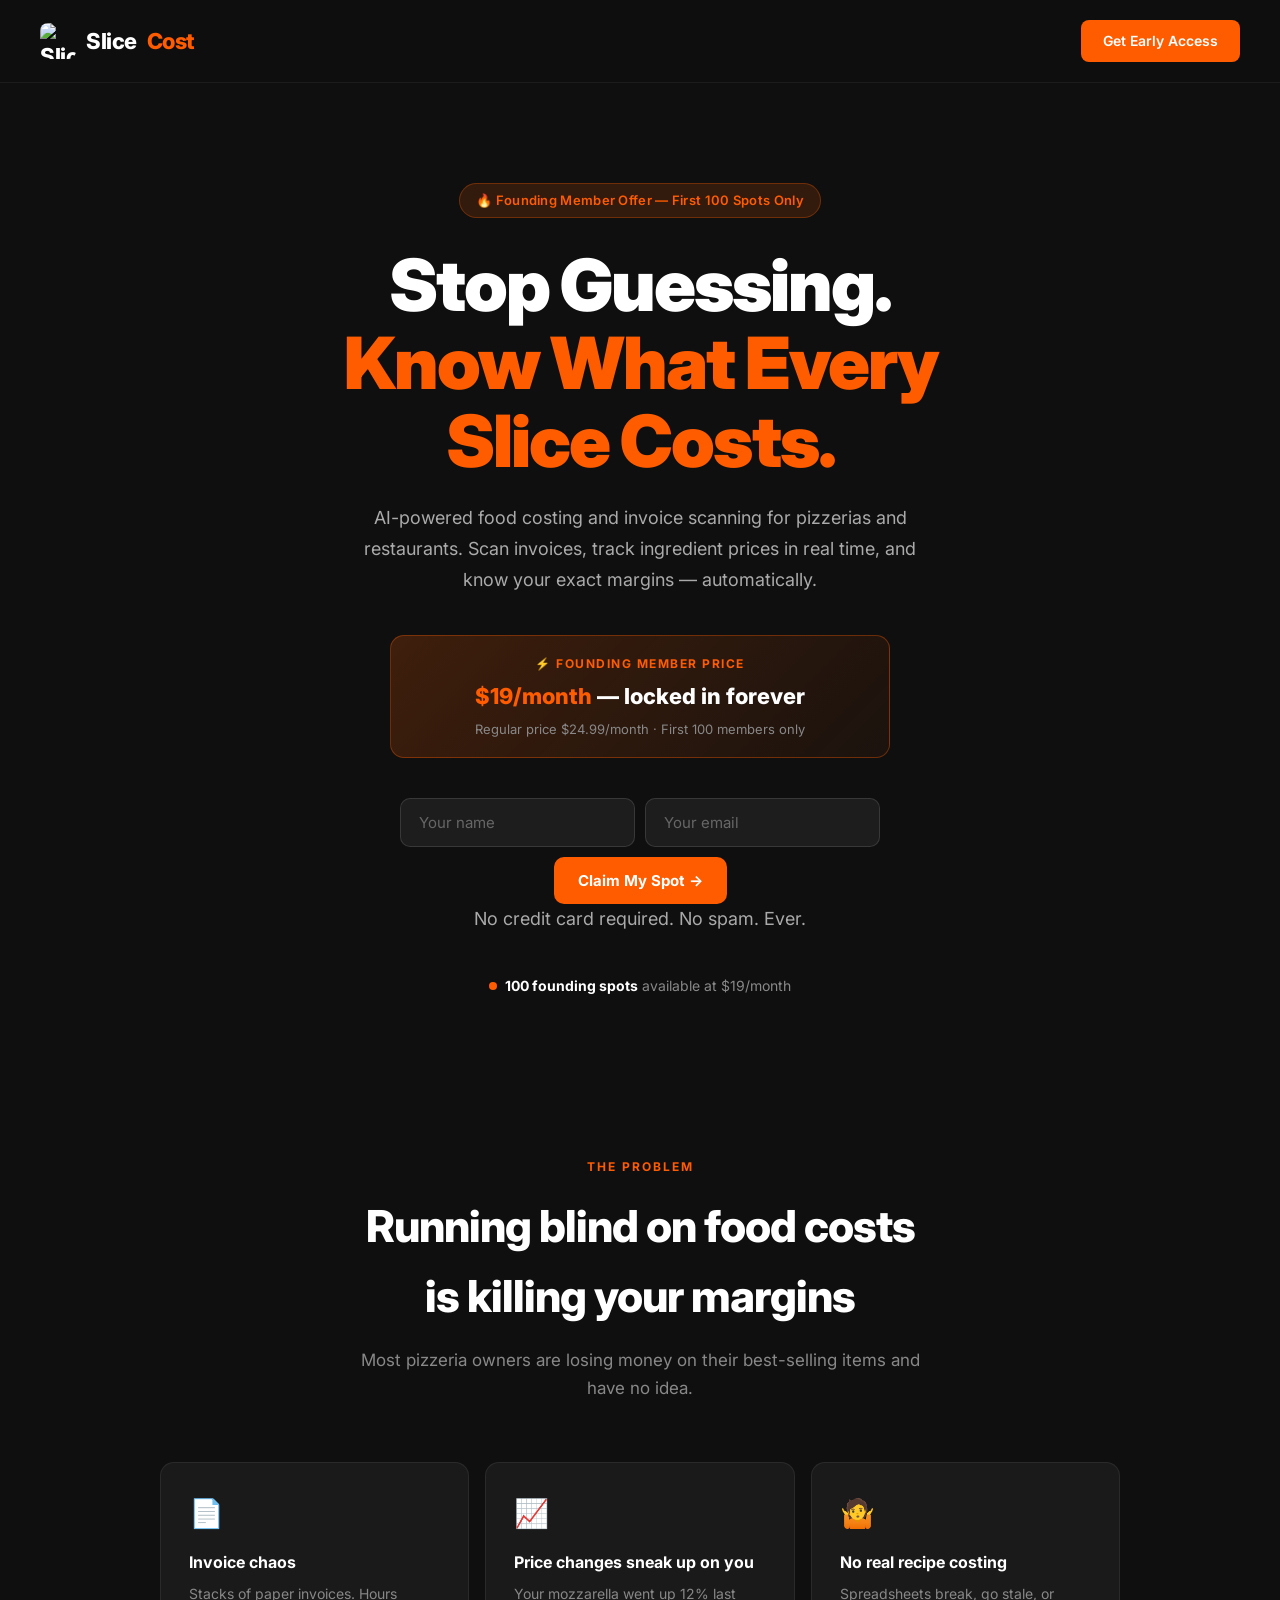
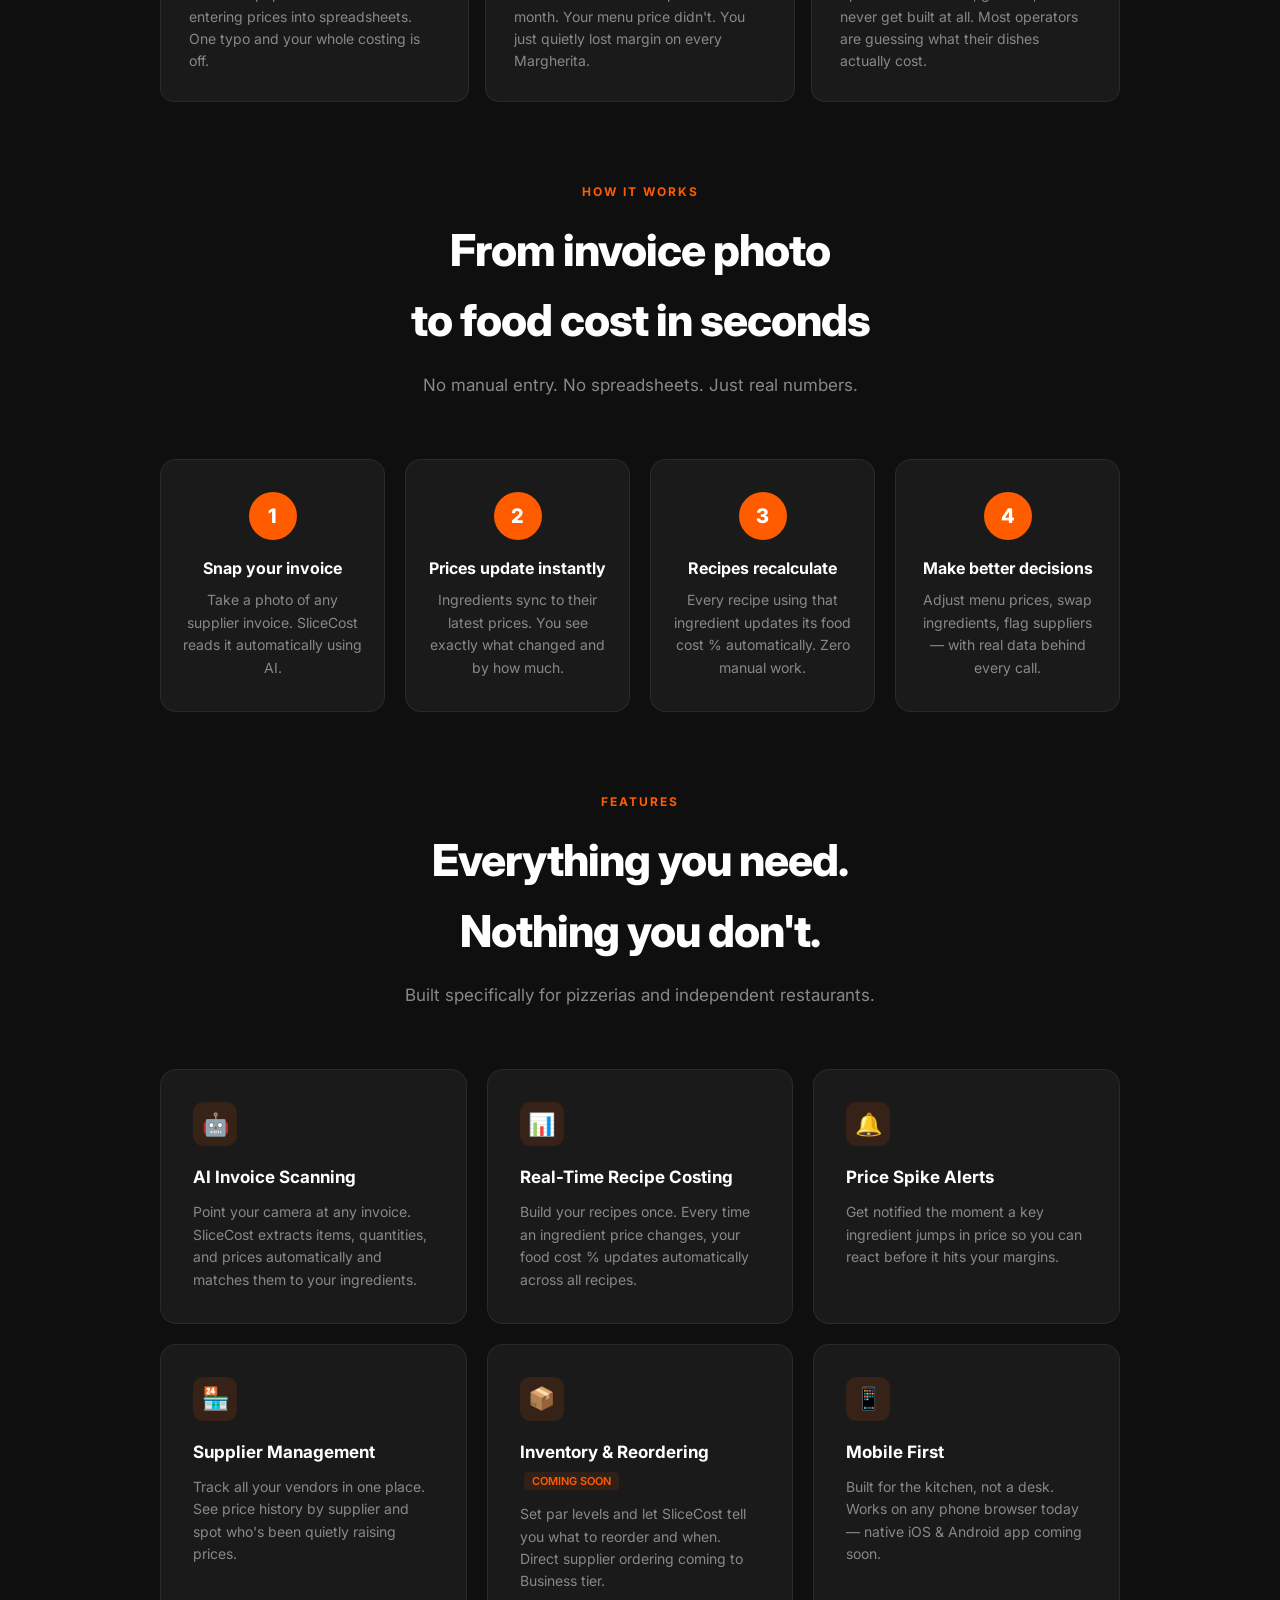
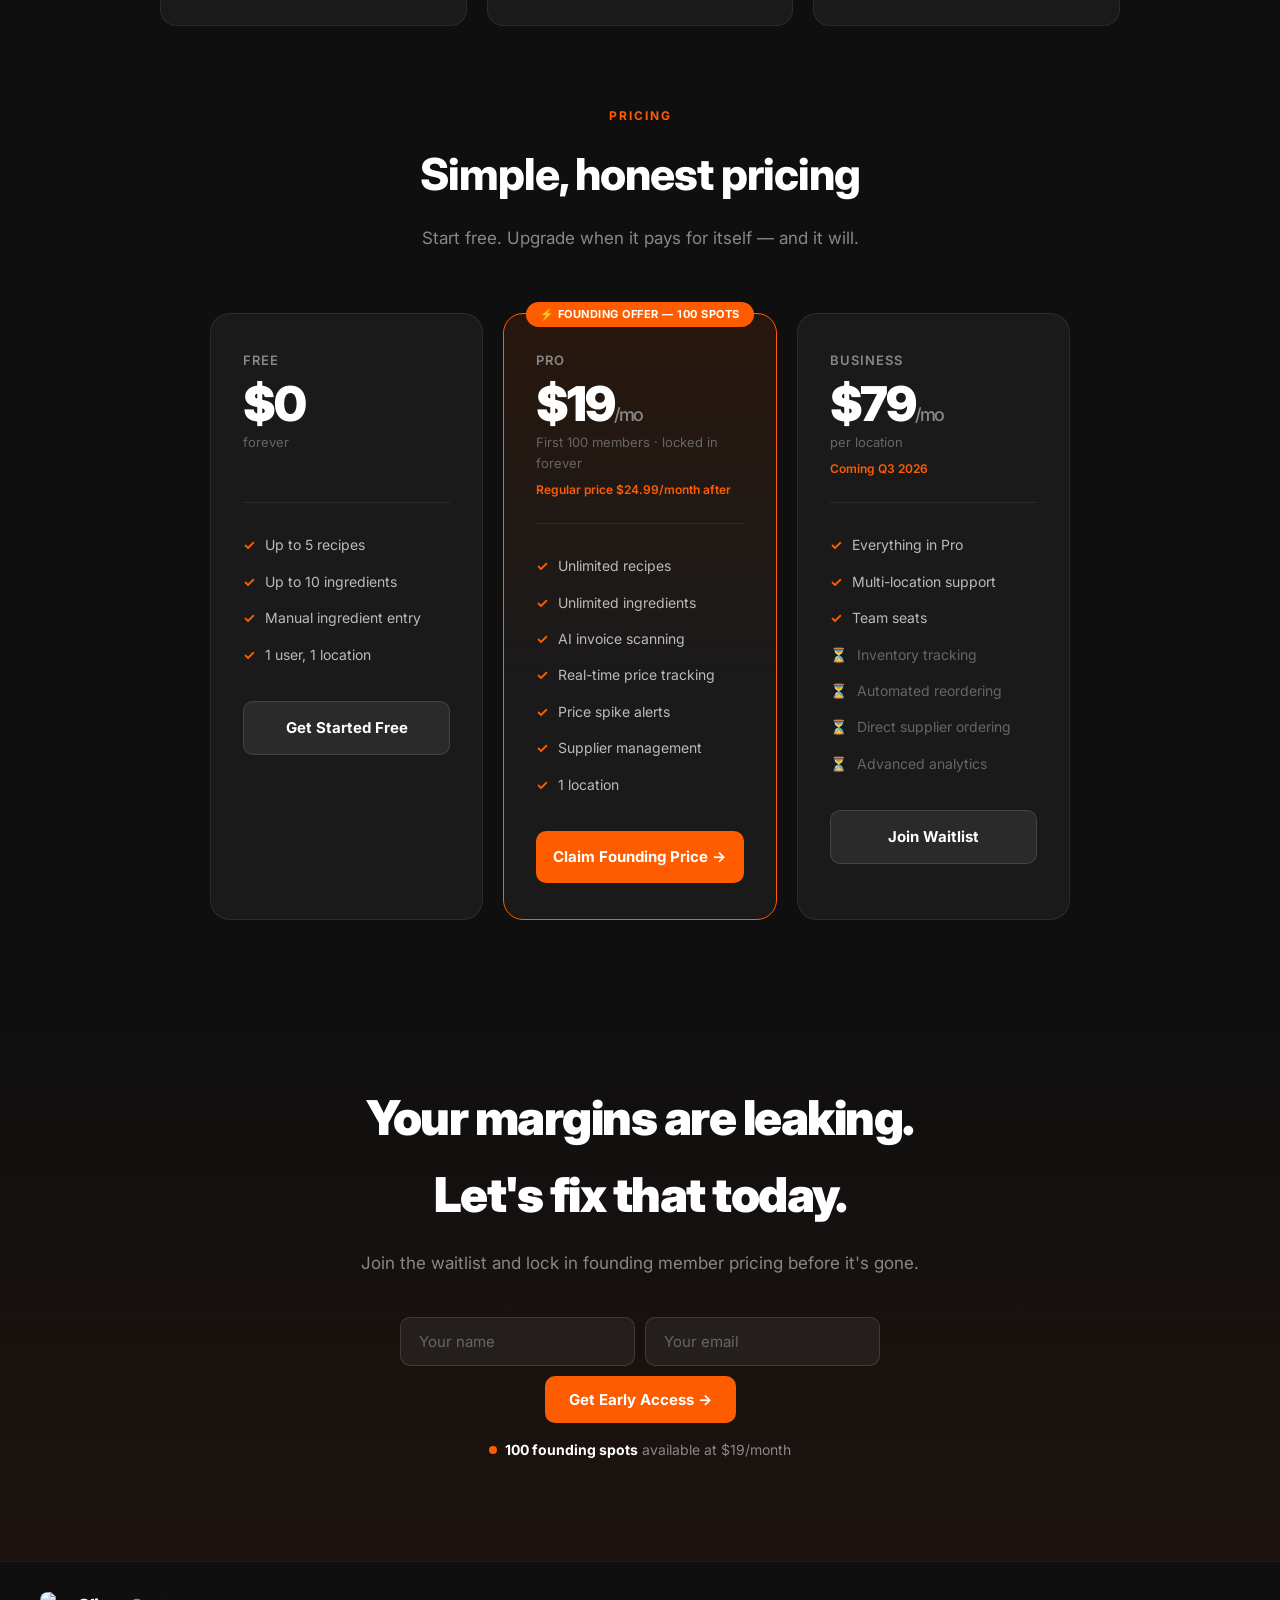
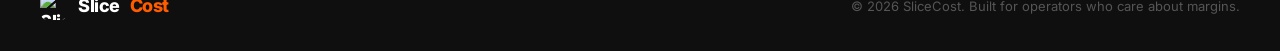
==== commit e2deaee3: "Update pricing to 7-day trial with view-only margin tracking" ====
--- a/index.html
+++ b/index.html
@@ -6,14 +6,12 @@
   <title>SliceCost — Know What Every Slice Really Costs</title>
   <meta name="description" content="AI-powered food costing and invoice scanning for pizzerias and restaurants. Stop guessing your margins.">
   <link href="https://fonts.googleapis.com/css2?family=Inter:wght@400;500;600;700;800;900&display=swap" rel="stylesheet">
-  <link href="https://fonts.googleapis.com/css2?family=Anton&display=swap" rel="stylesheet">
   <style>
     *, *::before, *::after { box-sizing: border-box; margin: 0; padding: 0; }
 
     :root {
       --orange: #FF5C00;
       --orange-light: #FF7A2F;
-      --yellow: #FFB800;
       --dark: #0F0F0F;
       --dark2: #1A1A1A;
       --dark3: #242424;
@@ -24,8 +22,8 @@
 
     body {
       font-family: 'Inter', sans-serif;
-      background: #fff;
-      color: #111;
+      background: var(--dark);
+      color: var(--white);
       line-height: 1.6;
     }
 
@@ -34,767 +32,678 @@
       display: flex;
       justify-content: space-between;
       align-items: center;
-      padding: 18px 40px;
+      padding: 20px 40px;
       position: sticky;
       top: 0;
       z-index: 100;
-      background: rgba(255,255,255,0.95);
+      background: rgba(15,15,15,0.92);
       backdrop-filter: blur(12px);
-      border-bottom: 1px solid #eee;
-    }
+      border-bottom: 1px solid rgba(255,255,255,0.06);
+    }
+
     .logo {
       display: flex;
       align-items: center;
       gap: 10px;
       font-size: 22px;
-      font-weight: 900;
+      font-weight: 800;
       letter-spacing: -0.5px;
-      color: #111;
       text-decoration: none;
+      color: white;
     }
     .logo img { width: 36px; height: 36px; border-radius: 8px; }
     .logo span { color: var(--orange); }
-    .nav-links { display: flex; gap: 32px; list-style: none; }
-    .nav-links a { color: #555; text-decoration: none; font-size: 14px; font-weight: 500; transition: color 0.2s; }
-    .nav-links a:hover { color: var(--orange); }
+
     .nav-cta {
       background: var(--orange);
-      color: #fff;
+      color: white;
+      border: none;
       padding: 10px 22px;
-      border-radius: 50px;
+      border-radius: 8px;
+      font-size: 14px;
+      font-weight: 600;
+      cursor: pointer;
+      transition: background 0.2s;
       text-decoration: none;
-      font-size: 14px;
-      font-weight: 700;
-      transition: background 0.2s, transform 0.1s;
-    }
-    .nav-cta:hover { background: var(--orange-light); transform: translateY(-1px); }
+    }
+    .nav-cta:hover { background: var(--orange-light); }
 
     /* HERO */
     .hero {
-      background: linear-gradient(135deg, #fff8f4 0%, #fff3e8 50%, #fff 100%);
-      padding: 80px 40px 60px;
       text-align: center;
-      position: relative;
-      overflow: hidden;
-    }
-    .hero::before {
-      content: '';
-      position: absolute;
-      top: -100px; right: -100px;
-      width: 400px; height: 400px;
-      background: radial-gradient(circle, rgba(255,92,0,0.12) 0%, transparent 70%);
-      border-radius: 50%;
-    }
-    .hero::after {
-      content: '';
-      position: absolute;
-      bottom: -80px; left: -80px;
-      width: 300px; height: 300px;
-      background: radial-gradient(circle, rgba(255,184,0,0.10) 0%, transparent 70%);
-      border-radius: 50%;
-    }
-    .hero-badge {
-      display: inline-flex;
-      align-items: center;
-      gap: 8px;
-      background: #fff;
-      border: 2px solid var(--orange);
+      padding: 100px 20px 80px;
+      max-width: 860px;
+      margin: 0 auto;
+    }
+
+    .badge {
+      display: inline-block;
+      background: rgba(255,92,0,0.15);
       color: var(--orange);
+      border: 1px solid rgba(255,92,0,0.3);
+      padding: 6px 16px;
+      border-radius: 100px;
       font-size: 13px;
-      font-weight: 700;
-      padding: 6px 16px;
-      border-radius: 50px;
+      font-weight: 600;
       margin-bottom: 28px;
-      letter-spacing: 0.5px;
-    }
-    .hero-badge .dot {
-      width: 8px; height: 8px;
-      background: var(--orange);
-      border-radius: 50%;
-      animation: pulse 1.5s infinite;
-    }
-    @keyframes pulse {
-      0%, 100% { opacity: 1; transform: scale(1); }
-      50% { opacity: 0.5; transform: scale(1.3); }
-    }
+      letter-spacing: 0.3px;
+    }
+
     .hero h1 {
-      font-family: 'Anton', sans-serif;
-      font-size: clamp(42px, 7vw, 80px);
-      line-height: 1.05;
-      letter-spacing: 1px;
-      color: #111;
-      margin-bottom: 20px;
-    }
-    .hero h1 .highlight {
-      color: var(--orange);
-    }
-    .hero .sub {
+      font-size: clamp(38px, 6vw, 72px);
+      font-weight: 900;
+      line-height: 1.08;
+      letter-spacing: -2px;
+      margin-bottom: 24px;
+    }
+
+    .hero h1 .highlight { color: var(--orange); }
+
+    .hero p {
       font-size: 18px;
-      color: #555;
+      color: #aaa;
       max-width: 560px;
       margin: 0 auto 40px;
       line-height: 1.7;
     }
-    .hero-form {
+
+    /* FOUNDING OFFER BANNER */
+    .founding-banner {
+      background: linear-gradient(135deg, rgba(255,92,0,0.2), rgba(255,92,0,0.05));
+      border: 1px solid rgba(255,92,0,0.35);
+      border-radius: 14px;
+      padding: 18px 28px;
+      margin: 0 auto 40px;
+      max-width: 500px;
+    }
+    .founding-banner .label {
+      font-size: 12px;
+      text-transform: uppercase;
+      letter-spacing: 1.5px;
+      color: var(--orange);
+      font-weight: 700;
+      margin-bottom: 6px;
+    }
+    .founding-banner .price-line { font-size: 22px; font-weight: 800; }
+    .founding-banner .price-line .price { color: var(--orange); }
+    .founding-banner .sub { font-size: 13px; color: #888; margin-top: 4px; }
+
+    /* WAITLIST FORM */
+    .waitlist-form {
       display: flex;
       gap: 10px;
       max-width: 480px;
-      margin: 0 auto 16px;
+      margin: 0 auto;
       flex-wrap: wrap;
       justify-content: center;
     }
-    .hero-form input {
+
+    .waitlist-form input {
       flex: 1;
-      min-width: 180px;
+      min-width: 200px;
       padding: 14px 18px;
-      border: 2px solid #e0e0e0;
-      border-radius: 50px;
+      border-radius: 10px;
+      border: 1px solid rgba(255,255,255,0.12);
+      background: rgba(255,255,255,0.06);
+      color: white;
       font-size: 15px;
-      font-family: inherit;
+      font-family: 'Inter', sans-serif;
       outline: none;
-      transition: border-color 0.2s;
-      background: #fff;
-    }
-    .hero-form input:focus { border-color: var(--orange); }
-    .hero-form button {
+      transition: border 0.2s;
+    }
+    .waitlist-form input::placeholder { color: #666; }
+    .waitlist-form input:focus { border-color: var(--orange); }
+
+    .waitlist-form button {
+      padding: 14px 24px;
       background: var(--orange);
-      color: #fff;
+      color: white;
       border: none;
-      padding: 14px 28px;
-      border-radius: 50px;
+      border-radius: 10px;
       font-size: 15px;
       font-weight: 700;
       cursor: pointer;
-      font-family: inherit;
       transition: background 0.2s, transform 0.1s;
-      white-space: nowrap;
-    }
-    .hero-form button:hover { background: var(--orange-light); transform: translateY(-1px); }
-    .hero-form button:disabled { opacity: 0.6; cursor: not-allowed; transform: none; }
-    .form-note { font-size: 13px; color: #999; text-align: center; margin-bottom: 48px; }
+      font-family: 'Inter', sans-serif;
+    }
+    .waitlist-form button:hover { background: var(--orange-light); transform: translateY(-1px); }
+    .waitlist-form button:disabled { opacity: 0.6; cursor: not-allowed; transform: none; }
+
+    .form-note { font-size: 12px; color: #555; margin-top: 12px; text-align: center; }
+
     .success-msg {
       display: none;
-      background: #fff;
-      border: 2px solid var(--orange);
-      border-radius: 16px;
-      padding: 20px 28px;
-      margin: 0 auto 40px;
-      max-width: 420px;
+      background: rgba(255,92,0,0.1);
+      border: 1px solid rgba(255,92,0,0.3);
+      border-radius: 10px;
+      padding: 14px 20px;
+      font-size: 15px;
+      color: var(--orange);
+      font-weight: 600;
       text-align: center;
-    }
-    .success-msg .emoji { font-size: 36px; display: block; margin-bottom: 8px; }
-    .success-msg strong { color: var(--orange); font-size: 18px; display: block; margin-bottom: 4px; }
-    .success-msg p { color: #555; font-size: 14px; }
-    .spots-bar {
-      display: inline-flex;
-      align-items: center;
-      gap: 8px;
-      background: #fff;
-      border-radius: 50px;
-      padding: 8px 18px;
-      font-size: 13px;
-      color: #555;
-      box-shadow: 0 2px 12px rgba(0,0,0,0.08);
-      margin-bottom: 60px;
-    }
-    .spots-bar strong { color: #111; }
-
-    /* PHOTO STRIP */
-    .photo-strip {
-      display: grid;
-      grid-template-columns: 1.2fr 0.8fr 1fr;
-      gap: 16px;
-      max-width: 1100px;
+      max-width: 480px;
       margin: 0 auto;
-      padding: 0 40px;
-    }
-    .photo-strip img {
-      width: 100%;
-      height: 260px;
-      object-fit: cover;
-      border-radius: 20px;
-      box-shadow: 0 8px 32px rgba(0,0,0,0.12);
-    }
-    .photo-strip img:nth-child(2) { height: 220px; margin-top: 30px; }
-    .photo-strip img:nth-child(3) { height: 240px; margin-top: 10px; }
-
-    /* PROBLEM BAND */
-    .problem-band {
-      background: #111;
-      color: #fff;
-      padding: 80px 40px;
-      text-align: center;
-      margin-top: 80px;
-    }
-    .problem-band .label {
-      font-size: 12px;
-      font-weight: 700;
-      letter-spacing: 3px;
-      text-transform: uppercase;
-      color: var(--orange);
-      margin-bottom: 20px;
-    }
-    .problem-band h2 {
-      font-family: 'Anton', sans-serif;
-      font-size: clamp(32px, 5vw, 56px);
-      letter-spacing: 1px;
-      line-height: 1.1;
-      margin-bottom: 20px;
-    }
-    .problem-band p {
-      color: #aaa;
-      font-size: 17px;
-      max-width: 520px;
-      margin: 0 auto 48px;
-    }
-    .stats-row {
-      display: flex;
-      justify-content: center;
-      gap: 60px;
-      flex-wrap: wrap;
-    }
-    .stat { text-align: center; }
-    .stat .num {
-      font-family: 'Anton', sans-serif;
-      font-size: 52px;
-      color: var(--orange);
-      display: block;
-      line-height: 1;
-    }
-    .stat .desc { font-size: 14px; color: #777; margin-top: 6px; }
-
-    /* HOW IT WORKS */
-    .how-section {
-      padding: 90px 40px;
-      background: #fafafa;
-    }
-    .section-header { text-align: center; margin-bottom: 60px; }
-    .section-header .label {
-      font-size: 12px;
-      font-weight: 700;
-      letter-spacing: 3px;
-      text-transform: uppercase;
-      color: var(--orange);
-      margin-bottom: 12px;
-    }
-    .section-header h2 {
-      font-family: 'Anton', sans-serif;
-      font-size: clamp(28px, 4vw, 46px);
-      color: #111;
-      letter-spacing: 1px;
-    }
-    .steps {
-      display: grid;
-      grid-template-columns: repeat(auto-fit, minmax(250px, 1fr));
-      gap: 32px;
-      max-width: 1000px;
-      margin: 0 auto;
-    }
-    .step {
-      background: #fff;
-      border-radius: 20px;
-      padding: 36px 28px;
-      box-shadow: 0 4px 20px rgba(0,0,0,0.06);
-      border: 1px solid #eee;
-      transition: transform 0.2s, box-shadow 0.2s;
-    }
-    .step:hover { transform: translateY(-4px); box-shadow: 0 12px 32px rgba(0,0,0,0.1); }
-    .step-num {
-      width: 48px; height: 48px;
-      background: var(--orange);
-      color: #fff;
-      border-radius: 14px;
+    }
+
+    .spots-left {
       display: flex;
       align-items: center;
       justify-content: center;
-      font-family: 'Anton', sans-serif;
-      font-size: 22px;
-      margin-bottom: 20px;
-    }
-    .step h3 { font-size: 18px; font-weight: 800; color: #111; margin-bottom: 10px; }
-    .step p { font-size: 14px; color: #666; line-height: 1.6; }
-
-    /* FEATURES WITH PHOTO */
-    .features-section {
-      padding: 90px 40px;
-      background: #fff;
-    }
-    .features-grid {
+      gap: 8px;
+      font-size: 14px;
+      color: #888;
+      margin-top: 14px;
+    }
+    .spots-dot {
+      width: 8px; height: 8px;
+      background: #FF5C00;
+      border-radius: 50%;
+      animation: pulse 2s infinite;
+      flex-shrink: 0;
+    }
+    @keyframes pulse {
+      0%, 100% { opacity: 1; }
+      50% { opacity: 0.4; }
+    }
+
+    /* SECTIONS */
+    .section {
+      padding: 80px 20px;
+      max-width: 1000px;
+      margin: 0 auto;
+    }
+
+    .section-label {
+      font-size: 12px;
+      text-transform: uppercase;
+      letter-spacing: 2px;
+      color: var(--orange);
+      font-weight: 700;
+      margin-bottom: 14px;
+      text-align: center;
+    }
+
+    .section h2 {
+      font-size: clamp(28px, 4vw, 44px);
+      font-weight: 800;
+      letter-spacing: -1px;
+      text-align: center;
+      margin-bottom: 16px;
+    }
+
+    .section .sub {
+      text-align: center;
+      color: #888;
+      font-size: 17px;
+      max-width: 560px;
+      margin: 0 auto 60px;
+    }
+
+    /* PAIN POINTS */
+    .pain-grid {
       display: grid;
-      grid-template-columns: 1fr 1fr;
-      gap: 60px;
-      max-width: 1100px;
-      margin: 0 auto;
-      align-items: center;
-    }
-    .features-photo {
-      border-radius: 24px;
-      overflow: hidden;
-      box-shadow: 0 20px 60px rgba(0,0,0,0.15);
-      position: relative;
-    }
-    .features-photo img { width: 100%; height: 460px; object-fit: cover; display: block; }
-    .features-photo .badge {
-      position: absolute;
-      bottom: 24px;
-      left: 24px;
-      background: #fff;
+      grid-template-columns: repeat(auto-fit, minmax(260px, 1fr));
+      gap: 16px;
+    }
+
+    .pain-card {
+      background: var(--dark2);
+      border: 1px solid rgba(255,255,255,0.07);
       border-radius: 14px;
-      padding: 14px 18px;
-      box-shadow: 0 8px 24px rgba(0,0,0,0.15);
-      display: flex;
-      align-items: center;
-      gap: 12px;
-    }
-    .features-photo .badge .icon { font-size: 28px; }
-    .features-photo .badge strong { display: block; font-size: 15px; color: #111; }
-    .features-photo .badge span { font-size: 12px; color: #888; }
-    .features-list { display: flex; flex-direction: column; gap: 28px; }
-    .feature-item { display: flex; gap: 18px; align-items: flex-start; }
-    .feature-icon {
-      width: 44px; height: 44px;
-      background: #fff5f0;
-      border-radius: 12px;
+      padding: 28px;
+    }
+    .pain-card .emoji { font-size: 28px; margin-bottom: 14px; }
+    .pain-card h3 { font-size: 16px; font-weight: 700; margin-bottom: 8px; }
+    .pain-card p { font-size: 14px; color: #888; line-height: 1.6; }
+
+    /* HOW IT WORKS */
+    .steps {
+      display: grid;
+      grid-template-columns: repeat(auto-fit, minmax(200px, 1fr));
+      gap: 20px;
+    }
+
+    .step {
+      text-align: center;
+      padding: 32px 20px;
+      background: var(--dark2);
+      border-radius: 16px;
+      border: 1px solid rgba(255,255,255,0.07);
+    }
+
+    .step-number {
+      width: 48px; height: 48px;
+      background: var(--orange);
+      border-radius: 50%;
       display: flex;
       align-items: center;
       justify-content: center;
       font-size: 20px;
-      flex-shrink: 0;
-    }
-    .feature-item h4 { font-size: 16px; font-weight: 800; color: #111; margin-bottom: 4px; }
-    .feature-item p { font-size: 14px; color: #666; line-height: 1.5; }
-
-    /* TESTIMONIAL / FOUNDER */
-    .founder-section {
-      background: linear-gradient(135deg, #fff8f4, #fff3e8);
-      padding: 90px 40px;
-      text-align: center;
-    }
-    .founder-card {
-      max-width: 700px;
+      font-weight: 800;
+      margin: 0 auto 16px;
+    }
+    .step h3 { font-size: 16px; font-weight: 700; margin-bottom: 8px; }
+    .step p { font-size: 14px; color: #888; }
+
+    /* FEATURES */
+    .features-grid {
+      display: grid;
+      grid-template-columns: repeat(auto-fit, minmax(280px, 1fr));
+      gap: 20px;
+    }
+
+    .feature-card {
+      background: var(--dark2);
+      border: 1px solid rgba(255,255,255,0.07);
+      border-radius: 16px;
+      padding: 32px;
+      transition: border-color 0.2s;
+    }
+    .feature-card:hover { border-color: rgba(255,92,0,0.3); }
+
+    .feature-icon {
+      width: 44px; height: 44px;
+      background: rgba(255,92,0,0.12);
+      border-radius: 10px;
+      display: flex;
+      align-items: center;
+      justify-content: center;
+      font-size: 22px;
+      margin-bottom: 18px;
+    }
+    .feature-card h3 { font-size: 17px; font-weight: 700; margin-bottom: 10px; }
+    .feature-card p { font-size: 14px; color: #888; line-height: 1.6; }
+
+    /* PRICING */
+    .pricing-grid {
+      display: grid;
+      grid-template-columns: repeat(auto-fit, minmax(260px, 1fr));
+      gap: 20px;
+      max-width: 860px;
       margin: 0 auto;
-      background: #fff;
-      border-radius: 28px;
-      padding: 48px;
-      box-shadow: 0 8px 40px rgba(255,92,0,0.12);
-      border: 2px solid #ffe8d6;
-    }
-    .founder-quote {
-      font-size: 20px;
-      color: #333;
-      line-height: 1.7;
-      font-style: italic;
-      margin-bottom: 28px;
-    }
-    .founder-quote strong { color: var(--orange); font-style: normal; }
-    .founder-name { font-weight: 800; color: #111; font-size: 16px; }
-    .founder-title { font-size: 14px; color: #888; }
-
-    /* PRICING */
-    .pricing-section {
-      padding: 90px 40px;
-      background: #fafafa;
-    }
-    .pricing-cards {
-      display: flex;
-      gap: 24px;
-      justify-content: center;
-      flex-wrap: wrap;
-      max-width: 900px;
-      margin: 0 auto;
-    }
+    }
+
     .pricing-card {
-      background: #fff;
-      border: 2px solid #eee;
-      border-radius: 24px;
+      background: var(--dark2);
+      border: 1px solid rgba(255,255,255,0.08);
+      border-radius: 20px;
       padding: 36px 32px;
-      flex: 1;
-      min-width: 240px;
-      max-width: 280px;
-      transition: transform 0.2s, box-shadow 0.2s;
-    }
-    .pricing-card:hover { transform: translateY(-4px); box-shadow: 0 16px 40px rgba(0,0,0,0.1); }
+      position: relative;
+    }
+
     .pricing-card.featured {
       border-color: var(--orange);
-      background: #fff;
-      position: relative;
-      transform: scale(1.04);
-    }
-    .pricing-card.featured:hover { transform: scale(1.04) translateY(-4px); }
-    .pricing-badge {
+      background: linear-gradient(180deg, rgba(255,92,0,0.1) 0%, var(--dark2) 60%);
+    }
+
+    .popular-badge {
       position: absolute;
-      top: -14px;
+      top: -12px;
       left: 50%;
       transform: translateX(-50%);
       background: var(--orange);
-      color: #fff;
+      color: white;
       font-size: 11px;
       font-weight: 700;
-      padding: 4px 16px;
-      border-radius: 50px;
-      letter-spacing: 1px;
+      padding: 4px 14px;
+      border-radius: 100px;
+      letter-spacing: 0.5px;
       white-space: nowrap;
     }
-    .pricing-tier { font-size: 12px; font-weight: 700; color: #888; text-transform: uppercase; letter-spacing: 2px; margin-bottom: 8px; }
-    .pricing-price { font-family: 'Anton', sans-serif; font-size: 48px; color: #111; line-height: 1; margin-bottom: 4px; }
-    .pricing-price span { font-size: 18px; font-family: 'Inter', sans-serif; font-weight: 600; }
-    .pricing-desc { font-size: 13px; color: #888; margin-bottom: 24px; }
-    .pricing-features { list-style: none; margin-bottom: 28px; }
-    .pricing-features li { font-size: 14px; color: #444; padding: 7px 0; border-bottom: 1px solid #f0f0f0; display: flex; align-items: center; gap: 8px; }
-    .pricing-features li::before { content: '✓'; color: var(--orange); font-weight: 800; }
+
+    .pricing-card .tier { font-size: 13px; color: #888; font-weight: 600; text-transform: uppercase; letter-spacing: 1px; margin-bottom: 10px; }
+    .pricing-card .amount { font-size: 48px; font-weight: 900; letter-spacing: -2px; line-height: 1; margin-bottom: 4px; }
+    .pricing-card .amount span { font-size: 18px; font-weight: 500; color: #888; }
+    .pricing-card .period { font-size: 13px; color: #666; margin-bottom: 6px; }
+    .pricing-card .savings { font-size: 12px; color: var(--orange); font-weight: 600; margin-bottom: 24px; min-height: 18px; }
+
+    .pricing-divider { border: none; border-top: 1px solid rgba(255,255,255,0.07); margin: 24px 0; }
+
+    .pricing-features { list-style: none; }
+    .pricing-features li {
+      font-size: 14px;
+      color: #bbb;
+      padding: 7px 0;
+      display: flex;
+      align-items: flex-start;
+      gap: 10px;
+    }
+    .pricing-features li::before { content: "✓"; color: var(--orange); font-weight: 700; flex-shrink: 0; }
+    .pricing-features li.coming::before { content: "⏳"; }
+    .pricing-features li.coming { color: #666; }
+
     .pricing-cta {
       display: block;
+      width: 100%;
+      margin-top: 28px;
+      padding: 14px;
+      border-radius: 10px;
+      font-size: 15px;
+      font-weight: 700;
       text-align: center;
-      padding: 13px;
-      border-radius: 50px;
-      font-size: 14px;
-      font-weight: 700;
+      cursor: pointer;
+      border: none;
+      font-family: 'Inter', sans-serif;
+      transition: all 0.2s;
       text-decoration: none;
-      transition: all 0.2s;
-    }
-    .pricing-cta.primary { background: var(--orange); color: #fff; }
+    }
+    .pricing-cta.primary { background: var(--orange); color: white; }
     .pricing-cta.primary:hover { background: var(--orange-light); }
-    .pricing-cta.secondary { background: #f5f5f5; color: #333; }
-    .pricing-cta.secondary:hover { background: #eee; }
+    .pricing-cta.secondary { background: rgba(255,255,255,0.07); color: white; border: 1px solid rgba(255,255,255,0.12); }
+    .pricing-cta.secondary:hover { background: rgba(255,255,255,0.1); }
 
     /* FINAL CTA */
     .final-cta {
-      background: #111;
-      color: #fff;
-      padding: 90px 40px;
       text-align: center;
+      padding: 80px 20px 100px;
+      background: linear-gradient(180deg, transparent, rgba(255,92,0,0.06));
     }
     .final-cta h2 {
-      font-family: 'Anton', sans-serif;
-      font-size: clamp(32px, 5vw, 56px);
-      letter-spacing: 1px;
+      font-size: clamp(28px, 4vw, 48px);
+      font-weight: 900;
+      letter-spacing: -1.5px;
       margin-bottom: 16px;
     }
-    .final-cta h2 span { color: var(--orange); }
-    .final-cta p { color: #aaa; font-size: 17px; max-width: 480px; margin: 0 auto 36px; }
+    .final-cta p { color: #888; font-size: 17px; margin-bottom: 40px; }
 
     /* FOOTER */
     footer {
-      background: #0a0a0a;
-      padding: 32px 40px;
-      text-align: center;
-      color: #555;
-      font-size: 13px;
-      border-top: 1px solid #1a1a1a;
-    }
-    footer a { color: #777; text-decoration: none; margin: 0 12px; }
-    footer a:hover { color: var(--orange); }
-
-    @media (max-width: 768px) {
+      border-top: 1px solid rgba(255,255,255,0.06);
+      padding: 30px 40px;
+      display: flex;
+      justify-content: space-between;
+      align-items: center;
+      flex-wrap: wrap;
+      gap: 12px;
+    }
+    footer p { font-size: 13px; color: #555; }
+
+    @media (max-width: 600px) {
       nav { padding: 16px 20px; }
-      .nav-links { display: none; }
-      .hero { padding: 60px 20px 40px; }
-      .photo-strip { grid-template-columns: 1fr 1fr; padding: 0 20px; }
-      .photo-strip img:nth-child(3) { display: none; }
-      .photo-strip img { height: 180px !important; margin-top: 0 !important; }
-      .features-grid { grid-template-columns: 1fr; }
-      .features-photo { order: -1; }
-      .features-photo img { height: 280px; }
-      .pricing-card.featured { transform: none; }
-      .problem-band, .how-section, .features-section, .founder-section, .pricing-section, .final-cta { padding: 60px 20px; }
-      .stats-row { gap: 32px; }
-      .founder-card { padding: 32px 24px; }
+      .hero { padding: 70px 20px 60px; }
+      footer { flex-direction: column; text-align: center; }
     }
   </style>
 </head>
 <body>
 
-<!-- NAV -->
-<nav>
-  <a class="logo" href="#">
-    <img src="https://media.base44.com/images/public/6a2863e67f8342fff155be60/5d7dca8e8_generated_image.png" alt="SliceCost">
-    Slice<span>Cost</span>
-  </a>
-  <ul class="nav-links">
-    <li><a href="#how">How It Works</a></li>
-    <li><a href="#features">Features</a></li>
-    <li><a href="#pricing">Pricing</a></li>
-  </ul>
-  <a href="#waitlist" class="nav-cta">Get Early Access</a>
-</nav>
-
-<!-- HERO -->
-<section class="hero" id="waitlist">
-  <div class="hero-badge">
-    <span class="dot"></span>
-    Now accepting founding members
-  </div>
-  <h1>Know What Every<br><span class="highlight">Slice</span> Really Costs.</h1>
-  <p class="sub">AI-powered food costing for pizzeria owners. Scan invoices, track ingredient prices, and finally know your real margins — in minutes.</p>
-
-  <form class="hero-form" id="waitlistForm" onsubmit="handleSubmit(event, 'waitlistForm', 'successMsg')">
-    <input type="text" placeholder="Your name" required id="name1">
-    <input type="email" placeholder="Your email" required id="email1">
-    <button type="submit" id="btn1">Claim My Spot →</button>
-  </form>
-  <div class="success-msg" id="successMsg">
-    <span class="emoji">🎉</span>
-    <strong>You're on the list!</strong>
-    <p>We'll be in touch soon. Welcome to the founding members club.</p>
-  </div>
-  <p class="form-note">No credit card required · No spam · Cancel anytime</p>
-
-  <div class="spots-bar">
-    🔥 <span id="spotsText"><strong>100 founding spots</strong> at $19/month — locked in forever</span>
-  </div>
-</section>
-
-<!-- PHOTO STRIP -->
-<div class="photo-strip">
-  <img src="https://images.pexels.com/photos/5953548/pexels-photo-5953548.jpeg?auto=compress&cs=tinysrgb&w=800" alt="Happy pizzeria owner">
-  <img src="https://images.pexels.com/photos/8471699/pexels-photo-8471699.jpeg?auto=compress&cs=tinysrgb&w=600" alt="Pizza restaurant">
-  <img src="https://images.pexels.com/photos/5907844/pexels-photo-5907844.jpeg?auto=compress&cs=tinysrgb&w=700" alt="Pizza making">
-</div>
-
-<!-- PROBLEM BAND -->
-<section class="problem-band">
-  <div class="label">The Problem</div>
-  <h2>Running blind on food costs<br>is killing your margins.</h2>
-  <p>Most pizzeria owners are losing money on their best-selling items and have no idea. Ingredient prices change every week — your spreadsheet doesn't.</p>
-  <div class="stats-row">
-    <div class="stat">
-      <span class="num">68%</span>
-      <div class="desc">of restaurants fail in<br>the first 3 years</div>
-    </div>
-    <div class="stat">
-      <span class="num">$350</span>
-      <div class="desc">average monthly cost<br>of existing software</div>
-    </div>
-    <div class="stat">
-      <span class="num">18%</span>
-      <div class="desc">mozzarella price<br>increase last year</div>
-    </div>
-  </div>
-</section>
-
-<!-- HOW IT WORKS -->
-<section class="how-section" id="how">
-  <div class="section-header">
-    <div class="label">How It Works</div>
-    <h2>Set Up In 5 Minutes.</h2>
-  </div>
-  <div class="steps">
-    <div class="step">
-      <div class="step-num">1</div>
-      <h3>Snap Your Invoice</h3>
-      <p>Upload a photo of any supplier invoice. Our AI reads it instantly — no manual entry, no spreadsheets.</p>
-    </div>
-    <div class="step">
-      <div class="step-num">2</div>
-      <h3>Build Your Recipes</h3>
-      <p>Add your menu items and ingredients. SliceCost automatically calculates the real cost of every pizza you make.</p>
-    </div>
-    <div class="step">
-      <div class="step-num">3</div>
-      <h3>Know Your Numbers</h3>
-      <p>See your food cost percentage, profit margin, and get alerts when ingredient prices change your bottom line.</p>
-    </div>
-  </div>
-</section>
-
-<!-- FEATURES WITH PHOTO -->
-<section class="features-section" id="features">
-  <div class="section-header">
-    <div class="label">Features</div>
-    <h2>Everything You Need.<br>Nothing You Don't.</h2>
-  </div>
-  <div class="features-grid">
-    <div class="features-photo">
-      <img src="https://images.pexels.com/photos/6605253/pexels-photo-6605253.jpeg?auto=compress&cs=tinysrgb&w=800" alt="Restaurant owner with tablet">
-      <div class="badge">
-        <span class="icon">📊</span>
-        <div>
-          <strong>Food Cost: 28.4%</strong>
-          <span>↓ 3.2% from last month</span>
-        </div>
-      </div>
-    </div>
-    <div class="features-list">
-      <div class="feature-item">
-        <div class="feature-icon">🧾</div>
-        <div>
-          <h4>AI Invoice Scanning</h4>
-          <p>Point your camera at any invoice. Our AI extracts every ingredient and price automatically.</p>
-        </div>
-      </div>
-      <div class="feature-item">
-        <div class="feature-icon">🍕</div>
-        <div>
-          <h4>Recipe Cost Calculator</h4>
-          <p>Build recipes with your real ingredients. See instantly what each item actually costs you to make.</p>
-        </div>
-      </div>
-      <div class="feature-item">
-        <div class="feature-icon">📈</div>
-        <div>
-          <h4>Margin Tracking</h4>
-          <p>Watch your margins in real time. Get notified when price changes are eating into your profit.</p>
-        </div>
-      </div>
-      <div class="feature-item">
+  <!-- NAV -->
+  <nav>
+    <a href="#" class="logo">
+      <img src="https://media.base44.com/images/public/6a2863e67f8342fff155be60/5d7dca8e8_generated_image.png" alt="SliceCost logo" />
+      Slice<span>Cost</span>
+    </a>
+    <a href="#waitlist" class="nav-cta">Get Early Access</a>
+  </nav>
+
+  <!-- HERO -->
+  <section class="hero" id="waitlist">
+    <div class="badge">🔥 Founding Member Offer — First 100 Spots Only</div>
+    <h1>Stop Guessing.<br><span class="highlight">Know What Every<br>Slice Costs.</span></h1>
+    <p>AI-powered food costing and invoice scanning for pizzerias and restaurants. Scan invoices, track ingredient prices in real time, and know your exact margins — automatically.</p>
+
+    <div class="founding-banner">
+      <div class="label">⚡ Founding Member Price</div>
+      <div class="price-line"><span class="price">$19/month</span> — locked in forever</div>
+      <div class="sub">Regular price $24.99/month · First 100 members only</div>
+    </div>
+
+    <form class="waitlist-form" id="waitlistForm" onsubmit="handleSubmit(event, 'waitlistForm', 'successMsg')">
+      <input type="text" name="name" placeholder="Your name" required />
+      <input type="email" name="email" placeholder="Your email" required />
+      <button type="submit" id="btn1">Claim My Spot →</button>
+    </form>
+    <div class="success-msg" id="successMsg">
+      🎉 You're on the list! We'll reach out with early access details soon.
+    </div>
+    <p class="form-note">No credit card required. No spam. Ever.</p>
+
+    <div class="spots-left">
+      <div class="spots-dot"></div>
+      <span id="spotsText"><strong style="color:white">100 founding spots</strong> available at $19/month</span>
+    </div>
+  </section>
+
+  <!-- PROBLEM -->
+  <section class="section">
+    <div class="section-label">The Problem</div>
+    <h2>Running blind on food costs<br>is killing your margins</h2>
+    <p class="sub">Most pizzeria owners are losing money on their best-selling items and have no idea.</p>
+
+    <div class="pain-grid">
+      <div class="pain-card">
+        <div class="emoji">📄</div>
+        <h3>Invoice chaos</h3>
+        <p>Stacks of paper invoices. Hours entering prices into spreadsheets. One typo and your whole costing is off.</p>
+      </div>
+      <div class="pain-card">
+        <div class="emoji">📈</div>
+        <h3>Price changes sneak up on you</h3>
+        <p>Your mozzarella went up 12% last month. Your menu price didn't. You just quietly lost margin on every Margherita.</p>
+      </div>
+      <div class="pain-card">
+        <div class="emoji">🤷</div>
+        <h3>No real recipe costing</h3>
+        <p>Spreadsheets break, go stale, or never get built at all. Most operators are guessing what their dishes actually cost.</p>
+      </div>
+    </div>
+  </section>
+
+  <!-- HOW IT WORKS -->
+  <section class="section" style="padding-top:0">
+    <div class="section-label">How It Works</div>
+    <h2>From invoice photo<br>to food cost in seconds</h2>
+    <p class="sub">No manual entry. No spreadsheets. Just real numbers.</p>
+
+    <div class="steps">
+      <div class="step">
+        <div class="step-number">1</div>
+        <h3>Snap your invoice</h3>
+        <p>Take a photo of any supplier invoice. SliceCost reads it automatically using AI.</p>
+      </div>
+      <div class="step">
+        <div class="step-number">2</div>
+        <h3>Prices update instantly</h3>
+        <p>Ingredients sync to their latest prices. You see exactly what changed and by how much.</p>
+      </div>
+      <div class="step">
+        <div class="step-number">3</div>
+        <h3>Recipes recalculate</h3>
+        <p>Every recipe using that ingredient updates its food cost % automatically. Zero manual work.</p>
+      </div>
+      <div class="step">
+        <div class="step-number">4</div>
+        <h3>Make better decisions</h3>
+        <p>Adjust menu prices, swap ingredients, flag suppliers — with real data behind every call.</p>
+      </div>
+    </div>
+  </section>
+
+  <!-- FEATURES -->
+  <section class="section" style="padding-top:0">
+    <div class="section-label">Features</div>
+    <h2>Everything you need.<br>Nothing you don't.</h2>
+    <p class="sub">Built specifically for pizzerias and independent restaurants.</p>
+
+    <div class="features-grid">
+      <div class="feature-card">
+        <div class="feature-icon">🤖</div>
+        <h3>AI Invoice Scanning</h3>
+        <p>Point your camera at any invoice. SliceCost extracts items, quantities, and prices automatically and matches them to your ingredients.</p>
+      </div>
+      <div class="feature-card">
+        <div class="feature-icon">📊</div>
+        <h3>Real-Time Recipe Costing</h3>
+        <p>Build your recipes once. Every time an ingredient price changes, your food cost % updates automatically across all recipes.</p>
+      </div>
+      <div class="feature-card">
         <div class="feature-icon">🔔</div>
-        <div>
-          <h4>Price Change Alerts</h4>
-          <p>When your mozzarella supplier raises prices, you'll know immediately — and exactly how it hits your margins.</p>
-        </div>
-      </div>
-    </div>
-  </div>
-</section>
-
-<!-- FOUNDER -->
-<section class="founder-section">
-  <div class="section-header">
-    <div class="label">Why We Built This</div>
-    <h2>Built By A Pizzeria Owner.</h2>
-  </div>
-  <div class="founder-card">
-    <p class="founder-quote">
-      "I was losing money on my Margherita and had no idea. Mozzarella prices jumped 18%, but I hadn't updated my menu in two years. I built SliceCost because <strong>no pizzeria owner should be running blind on their food costs.</strong>"
-    </p>
-    <div class="founder-name">Simone</div>
-    <div class="founder-title">Founder, SliceCost · Pizzeria Owner</div>
-  </div>
-</section>
-
-<!-- PRICING -->
-<section class="pricing-section" id="pricing">
-  <div class="section-header">
-    <div class="label">Pricing</div>
-    <h2>Simple. Transparent. Fair.</h2>
-  </div>
-  <div class="pricing-cards">
-    <div class="pricing-card">
-      <div class="pricing-tier">Starter</div>
-      <div class="pricing-price">Free</div>
-      <div class="pricing-desc">Get started, no card needed</div>
-      <ul class="pricing-features">
-        <li>5 recipes</li>
-        <li>10 invoice scans/month</li>
-        <li>Basic cost calculator</li>
-        <li>Email support</li>
-      </ul>
-      <a href="#waitlist" class="pricing-cta secondary">Get Started Free</a>
-    </div>
-
-    <div class="pricing-card featured">
-      <div class="pricing-badge">🔥 FOUNDING MEMBER</div>
-      <div class="pricing-tier">Pro</div>
-      <div class="pricing-price"><span>$</span>19<span>/mo</span></div>
-      <div class="pricing-desc">Locked in forever · First 100 only</div>
-      <ul class="pricing-features">
-        <li>Unlimited recipes</li>
-        <li>Unlimited invoice scans</li>
-        <li>Margin alerts</li>
-        <li>Price trend tracking</li>
-        <li>Priority support</li>
-      </ul>
-      <a href="#waitlist" class="pricing-cta primary">Claim Founding Price →</a>
-    </div>
-
-    <div class="pricing-card">
-      <div class="pricing-tier">Business</div>
-      <div class="pricing-price"><span>$</span>49<span>/mo</span></div>
-      <div class="pricing-desc">For multi-location operations</div>
-      <ul class="pricing-features">
-        <li>Everything in Pro</li>
-        <li>Multiple locations</li>
-        <li>Inventory tracking</li>
-        <li>Supplier reordering</li>
-        <li>Team accounts</li>
-      </ul>
-      <a href="#waitlist" class="pricing-cta secondary">Join Waitlist</a>
-    </div>
-  </div>
-</section>
-
-<!-- FINAL CTA -->
-<section class="final-cta">
-  <h2>Stop Guessing.<br>Start <span>Knowing.</span></h2>
-  <p>Join 100 founding members and lock in $19/month forever.</p>
-
-  <form class="hero-form" id="waitlistForm2" onsubmit="handleSubmit(event, 'waitlistForm2', 'successMsg2')" style="margin-bottom:16px">
-    <input type="text" placeholder="Your name" required id="name2">
-    <input type="email" placeholder="Your email" required id="email2">
-    <button type="submit" id="btn2">Get Early Access →</button>
-  </form>
-  <div class="success-msg" id="successMsg2" style="background:#1a1a1a;border-color:#FF5C00;">
-    <span class="emoji">🎉</span>
-    <strong>You're on the list!</strong>
-    <p style="color:#aaa">We'll be in touch soon. Welcome to the founding members club.</p>
-  </div>
-  <p class="form-note" style="color:#555">No credit card required · No spam · Cancel anytime</p>
-  <p style="color:#555;font-size:13px;margin-top:8px;" id="spotsText2">🔥 <strong style="color:#fff">100 founding spots</strong> available at $19/month</p>
-</section>
-
-<!-- FOOTER -->
-<footer>
-  <p style="margin-bottom:12px">
-    <a href="#">Privacy Policy</a>
-    <a href="#">Terms</a>
-    <a href="mailto:hello@slicecost.com">Contact</a>
-  </p>
-  <p>© 2026 SliceCost. Built by a pizzeria owner, for pizzeria owners. 🍕</p>
-</footer>
-
-<script>
-  const API_URL = 'https://api.base44.com/api/apps/6a2863e67f8342fff155be60/functions/joinWaitlist';
-
-  document.querySelectorAll('a[href^="#"]').forEach(a => {
-    a.addEventListener('click', e => {
+        <h3>Price Spike Alerts</h3>
+        <p>Get notified the moment a key ingredient jumps in price so you can react before it hits your margins.</p>
+      </div>
+      <div class="feature-card">
+        <div class="feature-icon">🏪</div>
+        <h3>Supplier Management</h3>
+        <p>Track all your vendors in one place. See price history by supplier and spot who's been quietly raising prices.</p>
+      </div>
+      <div class="feature-card">
+        <div class="feature-icon">📦</div>
+        <h3>Inventory & Reordering <span style="font-size:11px;color:var(--orange);font-weight:600;background:rgba(255,92,0,0.1);padding:2px 8px;border-radius:4px;margin-left:4px">COMING SOON</span></h3>
+        <p>Set par levels and let SliceCost tell you what to reorder and when. Direct supplier ordering coming to Business tier.</p>
+      </div>
+      <div class="feature-card">
+        <div class="feature-icon">📱</div>
+        <h3>Mobile First</h3>
+        <p>Built for the kitchen, not a desk. Works on any phone browser today — native iOS & Android app coming soon.</p>
+      </div>
+    </div>
+  </section>
+
+  <!-- PRICING -->
+  <section class="section" style="padding-top:0">
+    <div class="section-label">Pricing</div>
+    <h2>Simple, honest pricing</h2>
+    <p class="sub">Start free. Upgrade when it pays for itself — and it will.</p>
+
+    <div class="pricing-grid">
+      <div class="pricing-card">
+        <div class="tier">Free</div>
+        <div class="amount">$0</div>
+        <div class="period">forever</div>
+        <div class="savings">&nbsp;</div>
+        <hr class="pricing-divider">
+        <ul class="pricing-features">
+          <li>Up to 5 recipes</li>
+          <li>Up to 10 ingredients</li>
+          <li>Manual ingredient entry</li>
+          <li>1 user, 1 location</li>
+        </ul>
+        <a href="#waitlist" class="pricing-cta secondary">Get Started Free</a>
+      </div>
+
+      <div class="pricing-card featured">
+        <div class="popular-badge">⚡ FOUNDING OFFER — 100 SPOTS</div>
+        <div class="tier">Pro</div>
+        <div class="amount">$19<span>/mo</span></div>
+        <div class="period">First 100 members · locked in forever</div>
+        <div class="savings">Regular price $24.99/month after</div>
+        <hr class="pricing-divider">
+        <ul class="pricing-features">
+          <li>Unlimited recipes</li>
+          <li>Unlimited ingredients</li>
+          <li>AI invoice scanning</li>
+          <li>Real-time price tracking</li>
+          <li>Price spike alerts</li>
+          <li>Supplier management</li>
+          <li>1 location</li>
+        </ul>
+        <a href="#waitlist" class="pricing-cta primary">Claim Founding Price →</a>
+      </div>
+
+      <div class="pricing-card">
+        <div class="tier">Business</div>
+        <div class="amount">$79<span>/mo</span></div>
+        <div class="period">per location</div>
+        <div class="savings">Coming Q3 2026</div>
+        <hr class="pricing-divider">
+        <ul class="pricing-features">
+          <li>Everything in Pro</li>
+          <li>Multi-location support</li>
+          <li>Team seats</li>
+          <li class="coming">Inventory tracking</li>
+          <li class="coming">Automated reordering</li>
+          <li class="coming">Direct supplier ordering</li>
+          <li class="coming">Advanced analytics</li>
+        </ul>
+        <a href="#waitlist" class="pricing-cta secondary">Join Waitlist</a>
+      </div>
+    </div>
+  </section>
+
+  <!-- FINAL CTA -->
+  <section class="final-cta">
+    <h2>Your margins are leaking.<br>Let's fix that today.</h2>
+    <p>Join the waitlist and lock in founding member pricing before it's gone.</p>
+
+    <form class="waitlist-form" id="waitlistForm2" onsubmit="handleSubmit(event, 'waitlistForm2', 'successMsg2')" style="margin-bottom:16px">
+      <input type="text" name="name" placeholder="Your name" required />
+      <input type="email" name="email" placeholder="Your email" required />
+      <button type="submit" id="btn2">Get Early Access →</button>
+    </form>
+    <div class="success-msg" id="successMsg2">
+      🎉 You're on the list! We'll reach out with early access details soon.
+    </div>
+
+    <div class="spots-left">
+      <div class="spots-dot"></div>
+      <span id="spotsText2"><strong style="color:white">100 founding spots</strong> available at $19/month</span>
+    </div>
+  </section>
+
+  <!-- FOOTER -->
+  <footer>
+    <a href="#" class="logo" style="font-size:18px">
+      <img src="https://media.base44.com/images/public/6a2863e67f8342fff155be60/5d7dca8e8_generated_image.png" alt="SliceCost" style="width:28px;height:28px" />
+      Slice<span>Cost</span>
+    </a>
+    <p>© 2026 SliceCost. Built for operators who care about margins.</p>
+  </footer>
+
+  <script>
+    const API_URL = 'https://api.base44.com/api/apps/6a2863e67f8342fff155be60/functions/joinWaitlist';
+
+    document.querySelectorAll('a[href^="#"]').forEach(a => {
+      a.addEventListener('click', e => {
+        e.preventDefault();
+        const target = document.querySelector(a.getAttribute('href'));
+        if (target) target.scrollIntoView({ behavior: 'smooth' });
+      });
+    });
+
+    async function handleSubmit(e, formId, msgId) {
       e.preventDefault();
-      const target = document.querySelector(a.getAttribute('href'));
-      if (target) target.scrollIntoView({ behavior: 'smooth' });
-    });
-  });
-
-  async function handleSubmit(e, formId, msgId) {
-    e.preventDefault();
-    const form = document.getElementById(formId);
-    const nameInput = form.querySelector('input[type="text"]');
-    const emailInput = form.querySelector('input[type="email"]');
-    const btn = form.querySelector('button');
-    const name = nameInput.value.trim();
-    const email = emailInput.value.trim();
-
-    if (!name || !email) {
-      alert('Please enter your name and email.');
-      return;
-    }
-
-    btn.disabled = true;
-    btn.textContent = 'Saving your spot...';
-
-    try {
-      const res = await fetch(API_URL, {
-        method: 'POST',
-        headers: { 'Content-Type': 'application/json' },
-        body: JSON.stringify({
-          name,
-          email,
-          source: 'landing_page',
-          tier_interest: 'Founding Member $19'
-        })
-      });
-
-      form.style.display = 'none';
-      document.getElementById(msgId).style.display = 'block';
-
-      document.querySelectorAll('[id^="spotsText"]').forEach(el => {
-        el.innerHTML = '🔥 <strong>Spots filling up fast!</strong> Sign up now to lock in $19/month';
-      });
-
-    } catch (err) {
-      form.style.display = 'none';
-      document.getElementById(msgId).style.display = 'block';
-    }
-  }
-</script>
-
+      const form = document.getElementById(formId);
+      const inputs = form.querySelectorAll('input');
+      const btn = form.querySelector('button');
+      const name = inputs[0].value.trim();
+      const email = inputs[1].value.trim();
+
+      if (!name || !email) {
+        alert('Please enter your name and email.');
+        return;
+      }
+
+      btn.disabled = true;
+      btn.textContent = 'Saving your spot...';
+
+      try {
+        const res = await fetch(API_URL, {
+          method: 'POST',
+          headers: { 'Content-Type': 'application/json' },
+          body: JSON.stringify({
+            name,
+            email,
+            source: 'landing_page',
+            tier_interest: 'Founding Member $19'
+          })
+        });
+
+        // Always show success — even if network glitch, data likely saved
+        form.style.display = 'none';
+        document.getElementById(msgId).style.display = 'block';
+
+        // Update both counters
+        document.querySelectorAll('[id^="spotsText"]').forEach(el => {
+          el.innerHTML = '<strong style="color:white">Spots filling up fast!</strong> Sign up now to lock in $19/month';
+        });
+
+      } catch (err) {
+        // Even on catch, try to show success since API usually succeeds
+        // but connection may drop after response
+        form.style.display = 'none';
+        document.getElementById(msgId).style.display = 'block';
+      }
+    }
+  </script>
 </body>
 </html>
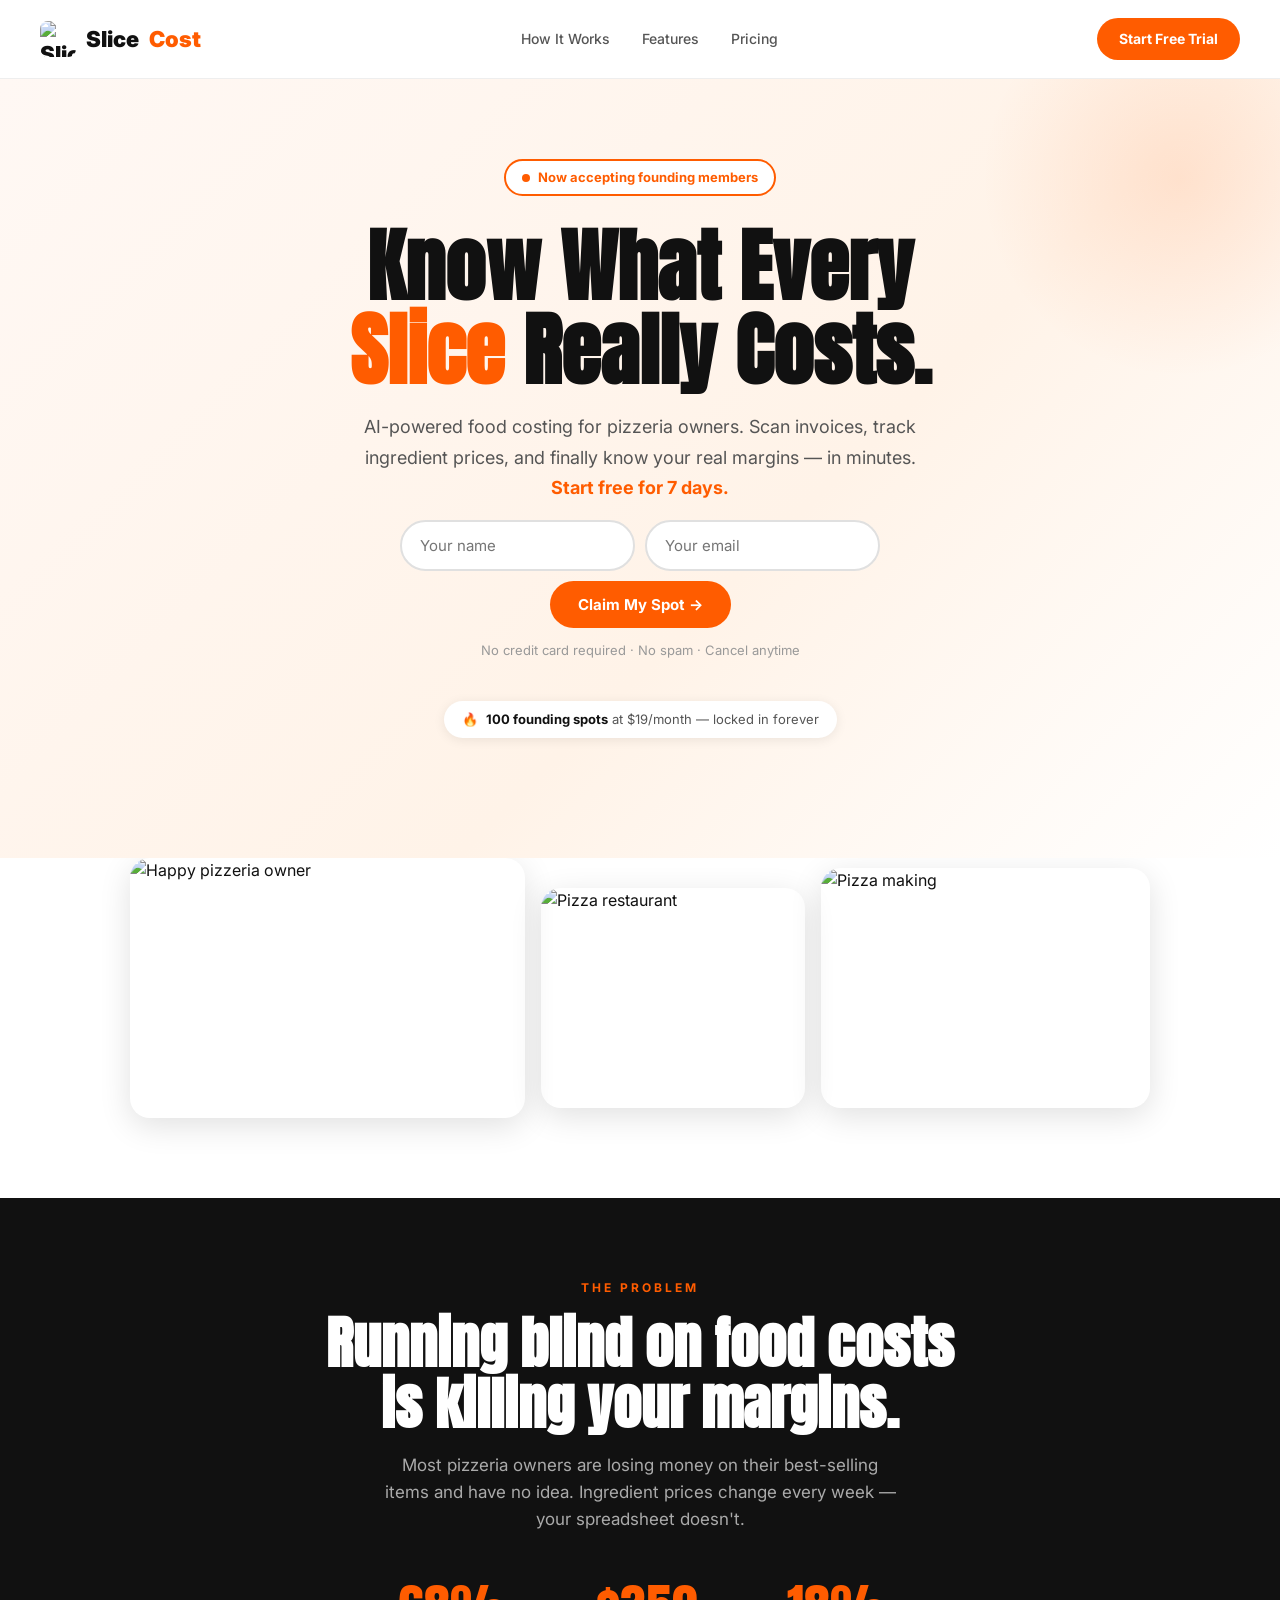
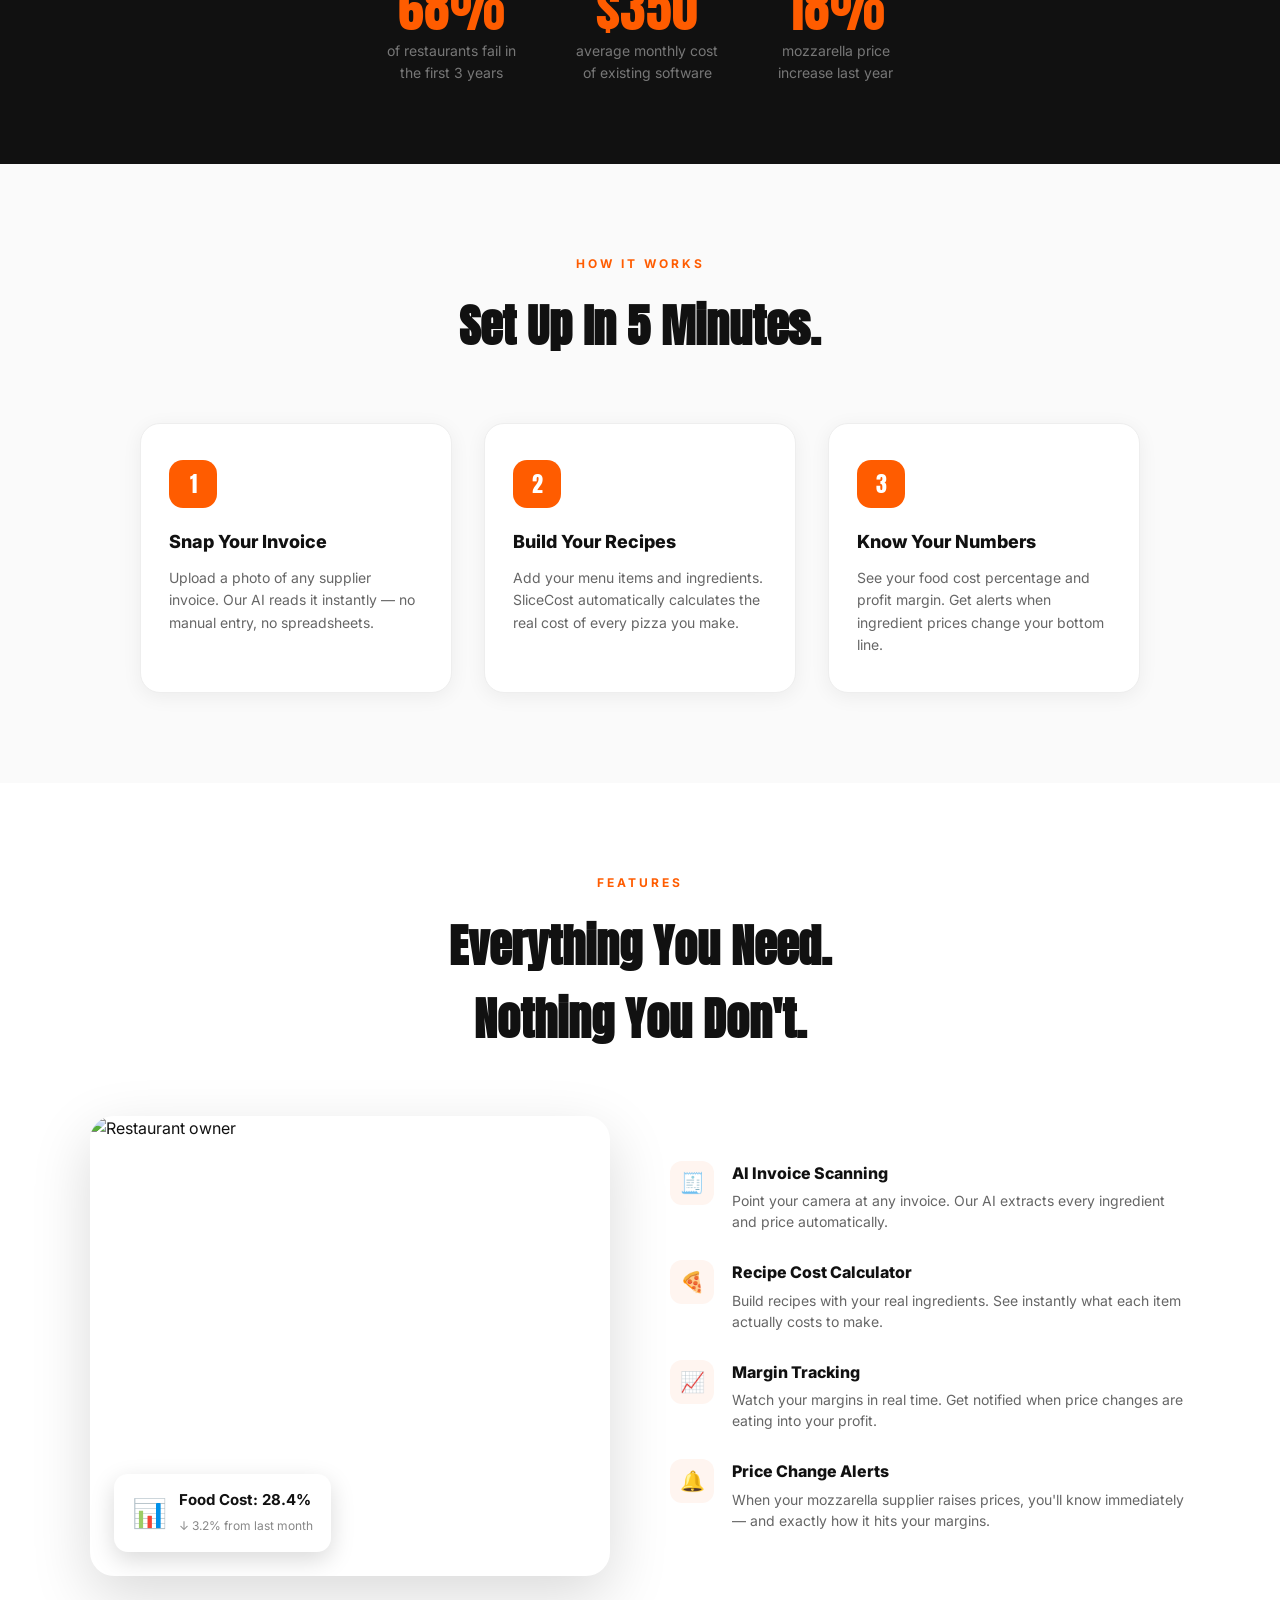
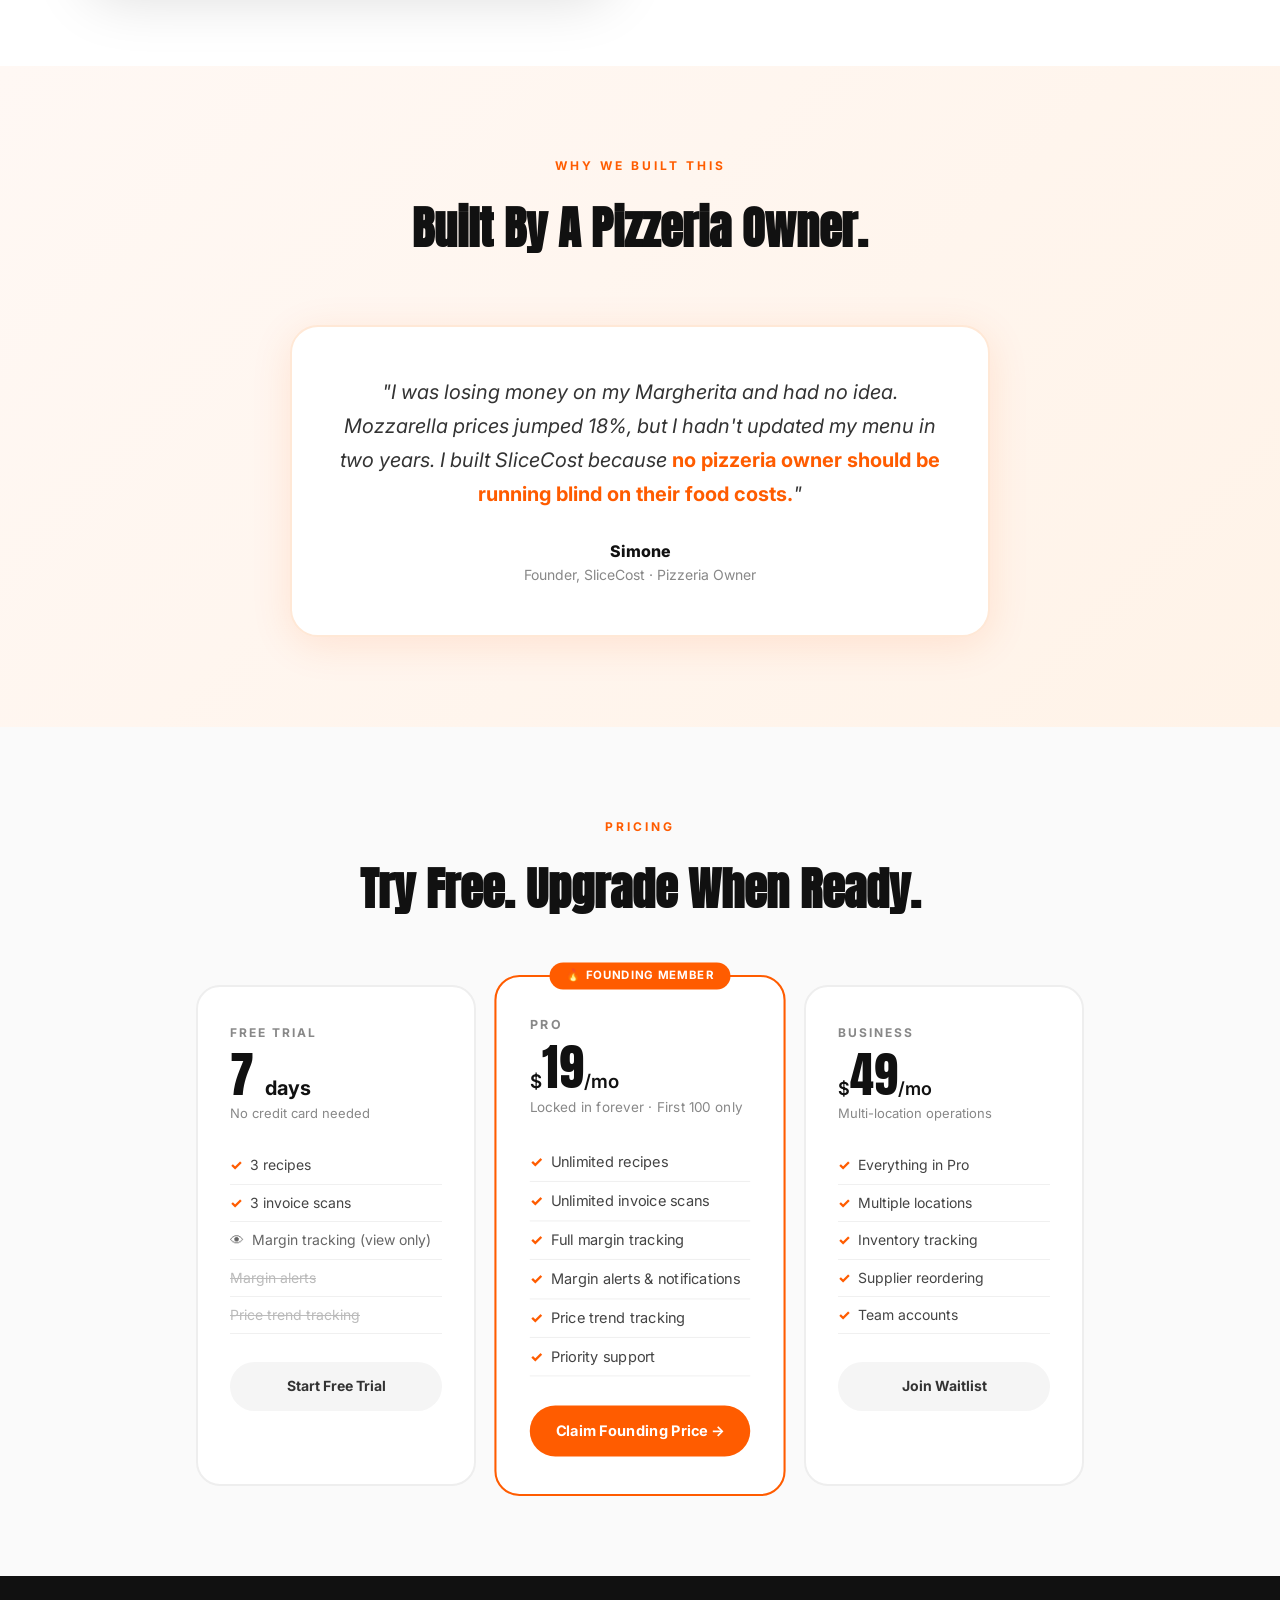
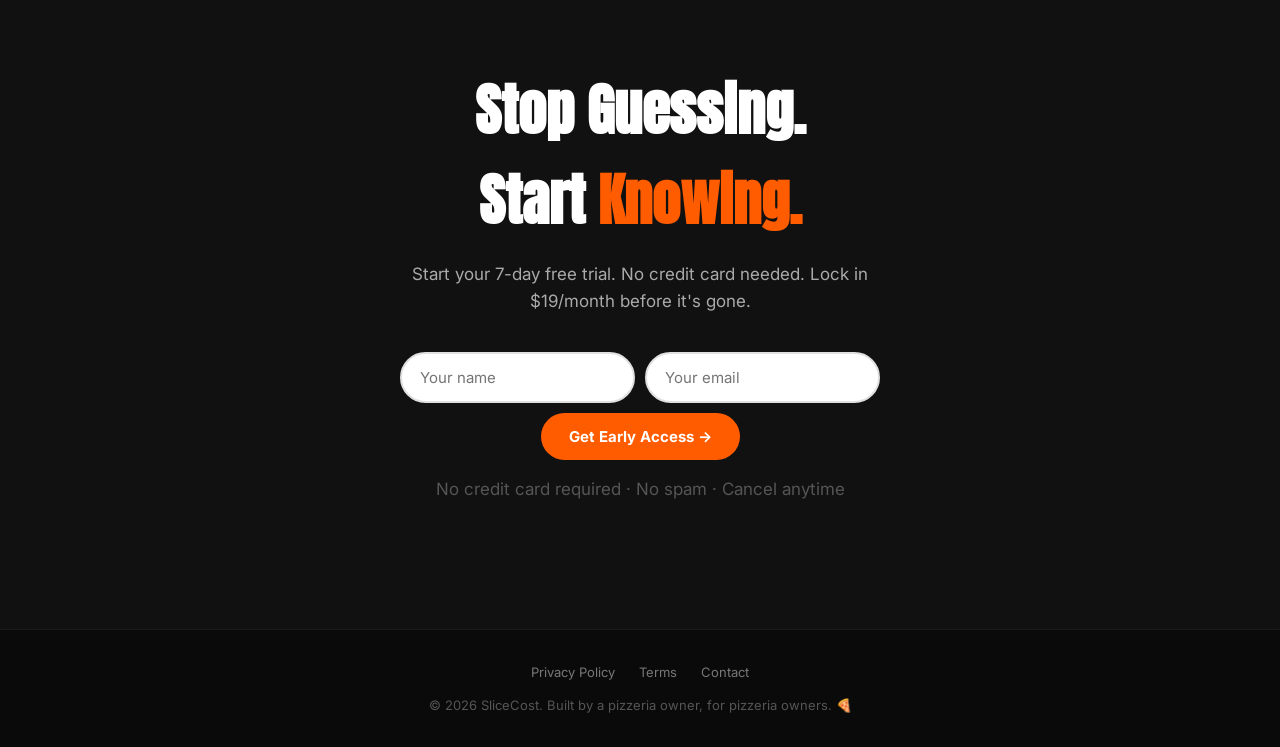
==== commit 09463bcf: "Rebuild landing page - vibrant white theme + 7-day trial pricing" ====
--- a/index.html
+++ b/index.html
@@ -4,706 +4,370 @@
   <meta charset="UTF-8" />
   <meta name="viewport" content="width=device-width, initial-scale=1.0"/>
   <title>SliceCost — Know What Every Slice Really Costs</title>
-  <meta name="description" content="AI-powered food costing and invoice scanning for pizzerias and restaurants. Stop guessing your margins.">
+  <meta name="description" content="AI-powered food costing and invoice scanning for pizzerias. Stop guessing your margins.">
   <link href="https://fonts.googleapis.com/css2?family=Inter:wght@400;500;600;700;800;900&display=swap" rel="stylesheet">
+  <link href="https://fonts.googleapis.com/css2?family=Anton&display=swap" rel="stylesheet">
   <style>
     *, *::before, *::after { box-sizing: border-box; margin: 0; padding: 0; }
-
     :root {
       --orange: #FF5C00;
       --orange-light: #FF7A2F;
-      --dark: #0F0F0F;
-      --dark2: #1A1A1A;
-      --dark3: #242424;
-      --gray: #888;
-      --light: #F5F5F5;
-      --white: #ffffff;
-    }
-
-    body {
-      font-family: 'Inter', sans-serif;
-      background: var(--dark);
-      color: var(--white);
-      line-height: 1.6;
-    }
+    }
+    body { font-family: 'Inter', sans-serif; background: #ffffff; color: #111; line-height: 1.6; }
 
     /* NAV */
     nav {
-      display: flex;
-      justify-content: space-between;
-      align-items: center;
-      padding: 20px 40px;
-      position: sticky;
-      top: 0;
-      z-index: 100;
-      background: rgba(15,15,15,0.92);
-      backdrop-filter: blur(12px);
-      border-bottom: 1px solid rgba(255,255,255,0.06);
-    }
-
-    .logo {
-      display: flex;
-      align-items: center;
-      gap: 10px;
-      font-size: 22px;
-      font-weight: 800;
-      letter-spacing: -0.5px;
-      text-decoration: none;
-      color: white;
-    }
+      display: flex; justify-content: space-between; align-items: center;
+      padding: 18px 40px; position: sticky; top: 0; z-index: 100;
+      background: rgba(255,255,255,0.95); backdrop-filter: blur(12px);
+      border-bottom: 1px solid #eee;
+    }
+    .logo { display: flex; align-items: center; gap: 10px; font-size: 22px; font-weight: 900; color: #111; text-decoration: none; }
     .logo img { width: 36px; height: 36px; border-radius: 8px; }
     .logo span { color: var(--orange); }
-
-    .nav-cta {
-      background: var(--orange);
-      color: white;
-      border: none;
-      padding: 10px 22px;
-      border-radius: 8px;
-      font-size: 14px;
-      font-weight: 600;
-      cursor: pointer;
-      transition: background 0.2s;
-      text-decoration: none;
-    }
+    .nav-links { display: flex; gap: 32px; list-style: none; }
+    .nav-links a { color: #555; text-decoration: none; font-size: 14px; font-weight: 500; transition: color 0.2s; }
+    .nav-links a:hover { color: var(--orange); }
+    .nav-cta { background: var(--orange); color: #fff; padding: 10px 22px; border-radius: 50px; text-decoration: none; font-size: 14px; font-weight: 700; transition: background 0.2s; }
     .nav-cta:hover { background: var(--orange-light); }
 
     /* HERO */
     .hero {
-      text-align: center;
-      padding: 100px 20px 80px;
-      max-width: 860px;
-      margin: 0 auto;
-    }
-
-    .badge {
-      display: inline-block;
-      background: rgba(255,92,0,0.15);
-      color: var(--orange);
-      border: 1px solid rgba(255,92,0,0.3);
-      padding: 6px 16px;
-      border-radius: 100px;
-      font-size: 13px;
-      font-weight: 600;
+      background: linear-gradient(135deg, #fff8f4 0%, #fff3e8 60%, #ffffff 100%);
+      padding: 80px 40px 60px; text-align: center; position: relative; overflow: hidden;
+    }
+    .hero::before {
+      content: ''; position: absolute; top: -100px; right: -100px;
+      width: 400px; height: 400px;
+      background: radial-gradient(circle, rgba(255,92,0,0.12) 0%, transparent 70%);
+      border-radius: 50%;
+    }
+    .hero-badge {
+      display: inline-flex; align-items: center; gap: 8px;
+      background: #fff; border: 2px solid var(--orange); color: var(--orange);
+      font-size: 13px; font-weight: 700; padding: 6px 16px; border-radius: 50px;
       margin-bottom: 28px;
-      letter-spacing: 0.3px;
-    }
-
-    .hero h1 {
-      font-size: clamp(38px, 6vw, 72px);
-      font-weight: 900;
-      line-height: 1.08;
-      letter-spacing: -2px;
-      margin-bottom: 24px;
-    }
-
-    .hero h1 .highlight { color: var(--orange); }
-
-    .hero p {
-      font-size: 18px;
-      color: #aaa;
-      max-width: 560px;
-      margin: 0 auto 40px;
-      line-height: 1.7;
-    }
-
-    /* FOUNDING OFFER BANNER */
-    .founding-banner {
-      background: linear-gradient(135deg, rgba(255,92,0,0.2), rgba(255,92,0,0.05));
-      border: 1px solid rgba(255,92,0,0.35);
-      border-radius: 14px;
-      padding: 18px 28px;
-      margin: 0 auto 40px;
-      max-width: 500px;
-    }
-    .founding-banner .label {
-      font-size: 12px;
-      text-transform: uppercase;
-      letter-spacing: 1.5px;
-      color: var(--orange);
-      font-weight: 700;
-      margin-bottom: 6px;
-    }
-    .founding-banner .price-line { font-size: 22px; font-weight: 800; }
-    .founding-banner .price-line .price { color: var(--orange); }
-    .founding-banner .sub { font-size: 13px; color: #888; margin-top: 4px; }
-
-    /* WAITLIST FORM */
-    .waitlist-form {
-      display: flex;
-      gap: 10px;
-      max-width: 480px;
-      margin: 0 auto;
-      flex-wrap: wrap;
-      justify-content: center;
-    }
-
-    .waitlist-form input {
-      flex: 1;
-      min-width: 200px;
-      padding: 14px 18px;
-      border-radius: 10px;
-      border: 1px solid rgba(255,255,255,0.12);
-      background: rgba(255,255,255,0.06);
-      color: white;
-      font-size: 15px;
-      font-family: 'Inter', sans-serif;
-      outline: none;
-      transition: border 0.2s;
-    }
-    .waitlist-form input::placeholder { color: #666; }
-    .waitlist-form input:focus { border-color: var(--orange); }
-
-    .waitlist-form button {
-      padding: 14px 24px;
-      background: var(--orange);
-      color: white;
-      border: none;
-      border-radius: 10px;
-      font-size: 15px;
-      font-weight: 700;
-      cursor: pointer;
-      transition: background 0.2s, transform 0.1s;
-      font-family: 'Inter', sans-serif;
-    }
-    .waitlist-form button:hover { background: var(--orange-light); transform: translateY(-1px); }
-    .waitlist-form button:disabled { opacity: 0.6; cursor: not-allowed; transform: none; }
-
-    .form-note { font-size: 12px; color: #555; margin-top: 12px; text-align: center; }
-
-    .success-msg {
-      display: none;
-      background: rgba(255,92,0,0.1);
-      border: 1px solid rgba(255,92,0,0.3);
-      border-radius: 10px;
-      padding: 14px 20px;
-      font-size: 15px;
-      color: var(--orange);
-      font-weight: 600;
-      text-align: center;
-      max-width: 480px;
-      margin: 0 auto;
-    }
-
-    .spots-left {
-      display: flex;
-      align-items: center;
-      justify-content: center;
-      gap: 8px;
-      font-size: 14px;
-      color: #888;
-      margin-top: 14px;
-    }
-    .spots-dot {
-      width: 8px; height: 8px;
-      background: #FF5C00;
-      border-radius: 50%;
-      animation: pulse 2s infinite;
-      flex-shrink: 0;
-    }
-    @keyframes pulse {
-      0%, 100% { opacity: 1; }
-      50% { opacity: 0.4; }
-    }
-
-    /* SECTIONS */
-    .section {
-      padding: 80px 20px;
-      max-width: 1000px;
-      margin: 0 auto;
-    }
-
-    .section-label {
-      font-size: 12px;
-      text-transform: uppercase;
-      letter-spacing: 2px;
-      color: var(--orange);
-      font-weight: 700;
-      margin-bottom: 14px;
-      text-align: center;
-    }
-
-    .section h2 {
-      font-size: clamp(28px, 4vw, 44px);
-      font-weight: 800;
-      letter-spacing: -1px;
-      text-align: center;
-      margin-bottom: 16px;
-    }
-
-    .section .sub {
-      text-align: center;
-      color: #888;
-      font-size: 17px;
-      max-width: 560px;
-      margin: 0 auto 60px;
-    }
-
-    /* PAIN POINTS */
-    .pain-grid {
-      display: grid;
-      grid-template-columns: repeat(auto-fit, minmax(260px, 1fr));
-      gap: 16px;
-    }
-
-    .pain-card {
-      background: var(--dark2);
-      border: 1px solid rgba(255,255,255,0.07);
-      border-radius: 14px;
-      padding: 28px;
-    }
-    .pain-card .emoji { font-size: 28px; margin-bottom: 14px; }
-    .pain-card h3 { font-size: 16px; font-weight: 700; margin-bottom: 8px; }
-    .pain-card p { font-size: 14px; color: #888; line-height: 1.6; }
+    }
+    .hero-badge .dot { width: 8px; height: 8px; background: var(--orange); border-radius: 50%; animation: pulse 1.5s infinite; }
+    @keyframes pulse { 0%,100% { opacity:1; transform:scale(1); } 50% { opacity:0.5; transform:scale(1.3); } }
+    .hero h1 { font-family: 'Anton', sans-serif; font-size: clamp(42px, 7vw, 80px); line-height: 1.05; color: #111; margin-bottom: 20px; }
+    .hero h1 .hl { color: var(--orange); }
+    .hero .sub { font-size: 18px; color: #555; max-width: 560px; margin: 0 auto 16px; line-height: 1.7; }
+    .hero .sub strong { color: var(--orange); }
+    .hero-form { display: flex; gap: 10px; max-width: 480px; margin: 0 auto 12px; flex-wrap: wrap; justify-content: center; }
+    .hero-form input { flex: 1; min-width: 180px; padding: 14px 18px; border: 2px solid #e0e0e0; border-radius: 50px; font-size: 15px; font-family: inherit; outline: none; transition: border-color 0.2s; background: #fff; }
+    .hero-form input:focus { border-color: var(--orange); }
+    .hero-form button { background: var(--orange); color: #fff; border: none; padding: 14px 28px; border-radius: 50px; font-size: 15px; font-weight: 700; cursor: pointer; font-family: inherit; transition: background 0.2s; white-space: nowrap; }
+    .hero-form button:hover { background: var(--orange-light); }
+    .hero-form button:disabled { opacity: 0.6; cursor: not-allowed; }
+    .form-note { font-size: 13px; color: #999; text-align: center; margin-bottom: 40px; }
+    .success-msg { display: none; background: #fff; border: 2px solid var(--orange); border-radius: 16px; padding: 20px 28px; margin: 0 auto 32px; max-width: 420px; text-align: center; }
+    .success-msg .emo { font-size: 36px; display: block; margin-bottom: 8px; }
+    .success-msg strong { color: var(--orange); font-size: 18px; display: block; margin-bottom: 4px; }
+    .success-msg p { color: #555; font-size: 14px; }
+    .spots-bar { display: inline-flex; align-items: center; gap: 8px; background: #fff; border-radius: 50px; padding: 8px 18px; font-size: 13px; color: #555; box-shadow: 0 2px 12px rgba(0,0,0,0.08); margin-bottom: 60px; }
+    .spots-bar strong { color: #111; }
+
+    /* PHOTO STRIP */
+    .photo-strip { display: grid; grid-template-columns: 1.2fr 0.8fr 1fr; gap: 16px; max-width: 1100px; margin: 0 auto; padding: 0 40px; }
+    .photo-strip img { width: 100%; height: 260px; object-fit: cover; border-radius: 20px; box-shadow: 0 8px 32px rgba(0,0,0,0.12); }
+    .photo-strip img:nth-child(2) { height: 220px; margin-top: 30px; }
+    .photo-strip img:nth-child(3) { height: 240px; margin-top: 10px; }
+
+    /* PROBLEM BAND */
+    .problem-band { background: #111; color: #fff; padding: 80px 40px; text-align: center; margin-top: 80px; }
+    .section-label { font-size: 12px; font-weight: 700; letter-spacing: 3px; text-transform: uppercase; color: var(--orange); margin-bottom: 16px; }
+    .problem-band h2 { font-family: 'Anton', sans-serif; font-size: clamp(32px, 5vw, 56px); line-height: 1.1; margin-bottom: 16px; }
+    .problem-band p { color: #aaa; font-size: 17px; max-width: 520px; margin: 0 auto 48px; }
+    .stats-row { display: flex; justify-content: center; gap: 60px; flex-wrap: wrap; }
+    .stat .num { font-family: 'Anton', sans-serif; font-size: 52px; color: var(--orange); display: block; line-height: 1; }
+    .stat .desc { font-size: 14px; color: #777; margin-top: 6px; }
 
     /* HOW IT WORKS */
-    .steps {
-      display: grid;
-      grid-template-columns: repeat(auto-fit, minmax(200px, 1fr));
-      gap: 20px;
-    }
-
-    .step {
-      text-align: center;
-      padding: 32px 20px;
-      background: var(--dark2);
-      border-radius: 16px;
-      border: 1px solid rgba(255,255,255,0.07);
-    }
-
-    .step-number {
-      width: 48px; height: 48px;
-      background: var(--orange);
-      border-radius: 50%;
-      display: flex;
-      align-items: center;
-      justify-content: center;
-      font-size: 20px;
-      font-weight: 800;
-      margin: 0 auto 16px;
-    }
-    .step h3 { font-size: 16px; font-weight: 700; margin-bottom: 8px; }
-    .step p { font-size: 14px; color: #888; }
+    .how-section { padding: 90px 40px; background: #fafafa; }
+    .section-header { text-align: center; margin-bottom: 60px; }
+    .section-header h2 { font-family: 'Anton', sans-serif; font-size: clamp(28px, 4vw, 46px); color: #111; }
+    .steps { display: grid; grid-template-columns: repeat(auto-fit, minmax(250px, 1fr)); gap: 32px; max-width: 1000px; margin: 0 auto; }
+    .step { background: #fff; border-radius: 20px; padding: 36px 28px; box-shadow: 0 4px 20px rgba(0,0,0,0.06); border: 1px solid #eee; transition: transform 0.2s; }
+    .step:hover { transform: translateY(-4px); }
+    .step-num { width: 48px; height: 48px; background: var(--orange); color: #fff; border-radius: 14px; display: flex; align-items: center; justify-content: center; font-family: 'Anton', sans-serif; font-size: 22px; margin-bottom: 20px; }
+    .step h3 { font-size: 18px; font-weight: 800; color: #111; margin-bottom: 10px; }
+    .step p { font-size: 14px; color: #666; line-height: 1.6; }
 
     /* FEATURES */
-    .features-grid {
-      display: grid;
-      grid-template-columns: repeat(auto-fit, minmax(280px, 1fr));
-      gap: 20px;
-    }
-
-    .feature-card {
-      background: var(--dark2);
-      border: 1px solid rgba(255,255,255,0.07);
-      border-radius: 16px;
-      padding: 32px;
-      transition: border-color 0.2s;
-    }
-    .feature-card:hover { border-color: rgba(255,92,0,0.3); }
-
-    .feature-icon {
-      width: 44px; height: 44px;
-      background: rgba(255,92,0,0.12);
-      border-radius: 10px;
-      display: flex;
-      align-items: center;
-      justify-content: center;
-      font-size: 22px;
-      margin-bottom: 18px;
-    }
-    .feature-card h3 { font-size: 17px; font-weight: 700; margin-bottom: 10px; }
-    .feature-card p { font-size: 14px; color: #888; line-height: 1.6; }
+    .features-section { padding: 90px 40px; background: #fff; }
+    .features-grid { display: grid; grid-template-columns: 1fr 1fr; gap: 60px; max-width: 1100px; margin: 0 auto; align-items: center; }
+    .features-photo { border-radius: 24px; overflow: hidden; box-shadow: 0 20px 60px rgba(0,0,0,0.15); position: relative; }
+    .features-photo img { width: 100%; height: 460px; object-fit: cover; display: block; }
+    .features-photo .badge { position: absolute; bottom: 24px; left: 24px; background: #fff; border-radius: 14px; padding: 14px 18px; box-shadow: 0 8px 24px rgba(0,0,0,0.15); display: flex; align-items: center; gap: 12px; }
+    .features-photo .badge .icon { font-size: 28px; }
+    .features-photo .badge strong { display: block; font-size: 15px; color: #111; }
+    .features-photo .badge span { font-size: 12px; color: #888; }
+    .features-list { display: flex; flex-direction: column; gap: 28px; }
+    .feature-item { display: flex; gap: 18px; align-items: flex-start; }
+    .feature-icon { width: 44px; height: 44px; background: #fff5f0; border-radius: 12px; display: flex; align-items: center; justify-content: center; font-size: 20px; flex-shrink: 0; }
+    .feature-item h4 { font-size: 16px; font-weight: 800; color: #111; margin-bottom: 4px; }
+    .feature-item p { font-size: 14px; color: #666; line-height: 1.5; }
+
+    /* FOUNDER */
+    .founder-section { background: linear-gradient(135deg, #fff8f4, #fff3e8); padding: 90px 40px; text-align: center; }
+    .founder-card { max-width: 700px; margin: 0 auto; background: #fff; border-radius: 28px; padding: 48px; box-shadow: 0 8px 40px rgba(255,92,0,0.12); border: 2px solid #ffe8d6; }
+    .founder-quote { font-size: 20px; color: #333; line-height: 1.7; font-style: italic; margin-bottom: 28px; }
+    .founder-quote strong { color: var(--orange); font-style: normal; }
+    .founder-name { font-weight: 800; color: #111; font-size: 16px; }
+    .founder-title { font-size: 14px; color: #888; }
 
     /* PRICING */
-    .pricing-grid {
-      display: grid;
-      grid-template-columns: repeat(auto-fit, minmax(260px, 1fr));
-      gap: 20px;
-      max-width: 860px;
-      margin: 0 auto;
-    }
-
-    .pricing-card {
-      background: var(--dark2);
-      border: 1px solid rgba(255,255,255,0.08);
-      border-radius: 20px;
-      padding: 36px 32px;
-      position: relative;
-    }
-
-    .pricing-card.featured {
-      border-color: var(--orange);
-      background: linear-gradient(180deg, rgba(255,92,0,0.1) 0%, var(--dark2) 60%);
-    }
-
-    .popular-badge {
-      position: absolute;
-      top: -12px;
-      left: 50%;
-      transform: translateX(-50%);
-      background: var(--orange);
-      color: white;
-      font-size: 11px;
-      font-weight: 700;
-      padding: 4px 14px;
-      border-radius: 100px;
-      letter-spacing: 0.5px;
-      white-space: nowrap;
-    }
-
-    .pricing-card .tier { font-size: 13px; color: #888; font-weight: 600; text-transform: uppercase; letter-spacing: 1px; margin-bottom: 10px; }
-    .pricing-card .amount { font-size: 48px; font-weight: 900; letter-spacing: -2px; line-height: 1; margin-bottom: 4px; }
-    .pricing-card .amount span { font-size: 18px; font-weight: 500; color: #888; }
-    .pricing-card .period { font-size: 13px; color: #666; margin-bottom: 6px; }
-    .pricing-card .savings { font-size: 12px; color: var(--orange); font-weight: 600; margin-bottom: 24px; min-height: 18px; }
-
-    .pricing-divider { border: none; border-top: 1px solid rgba(255,255,255,0.07); margin: 24px 0; }
-
-    .pricing-features { list-style: none; }
-    .pricing-features li {
-      font-size: 14px;
-      color: #bbb;
-      padding: 7px 0;
-      display: flex;
-      align-items: flex-start;
-      gap: 10px;
-    }
-    .pricing-features li::before { content: "✓"; color: var(--orange); font-weight: 700; flex-shrink: 0; }
-    .pricing-features li.coming::before { content: "⏳"; }
-    .pricing-features li.coming { color: #666; }
-
-    .pricing-cta {
-      display: block;
-      width: 100%;
-      margin-top: 28px;
-      padding: 14px;
-      border-radius: 10px;
-      font-size: 15px;
-      font-weight: 700;
-      text-align: center;
-      cursor: pointer;
-      border: none;
-      font-family: 'Inter', sans-serif;
-      transition: all 0.2s;
-      text-decoration: none;
-    }
-    .pricing-cta.primary { background: var(--orange); color: white; }
+    .pricing-section { padding: 90px 40px; background: #fafafa; }
+    .pricing-cards { display: flex; gap: 24px; justify-content: center; flex-wrap: wrap; max-width: 920px; margin: 0 auto; }
+    .pricing-card { background: #fff; border: 2px solid #eee; border-radius: 24px; padding: 36px 32px; flex: 1; min-width: 240px; max-width: 280px; transition: transform 0.2s; position: relative; }
+    .pricing-card:hover { transform: translateY(-4px); }
+    .pricing-card.featured { border-color: var(--orange); transform: scale(1.04); }
+    .pricing-card.featured:hover { transform: scale(1.04) translateY(-4px); }
+    .pricing-badge { position: absolute; top: -14px; left: 50%; transform: translateX(-50%); background: var(--orange); color: #fff; font-size: 11px; font-weight: 700; padding: 4px 16px; border-radius: 50px; letter-spacing: 1px; white-space: nowrap; }
+    .pricing-tier { font-size: 12px; font-weight: 700; color: #888; text-transform: uppercase; letter-spacing: 2px; margin-bottom: 8px; }
+    .pricing-price { font-family: 'Anton', sans-serif; font-size: 48px; color: #111; line-height: 1; margin-bottom: 4px; }
+    .pricing-price span { font-size: 18px; font-family: 'Inter', sans-serif; font-weight: 600; }
+    .pricing-desc { font-size: 13px; color: #888; margin-bottom: 24px; }
+    .pricing-features { list-style: none; margin-bottom: 28px; }
+    .pricing-features li { font-size: 14px; color: #444; padding: 7px 0; border-bottom: 1px solid #f0f0f0; display: flex; align-items: center; gap: 8px; }
+    .pricing-features li.check::before { content: '✓'; color: var(--orange); font-weight: 800; }
+    .pricing-features li.locked { color: #bbb; text-decoration: line-through; }
+    .pricing-features li.view-only { color: #666; }
+    .pricing-features li.view-only::before { content: '👁'; }
+    .pricing-cta { display: block; text-align: center; padding: 13px; border-radius: 50px; font-size: 14px; font-weight: 700; text-decoration: none; transition: all 0.2s; cursor: pointer; }
+    .pricing-cta.primary { background: var(--orange); color: #fff; border: none; font-family: inherit; width: 100%; }
     .pricing-cta.primary:hover { background: var(--orange-light); }
-    .pricing-cta.secondary { background: rgba(255,255,255,0.07); color: white; border: 1px solid rgba(255,255,255,0.12); }
-    .pricing-cta.secondary:hover { background: rgba(255,255,255,0.1); }
+    .pricing-cta.secondary { background: #f5f5f5; color: #333; }
+    .pricing-cta.secondary:hover { background: #eee; }
 
     /* FINAL CTA */
-    .final-cta {
-      text-align: center;
-      padding: 80px 20px 100px;
-      background: linear-gradient(180deg, transparent, rgba(255,92,0,0.06));
-    }
-    .final-cta h2 {
-      font-size: clamp(28px, 4vw, 48px);
-      font-weight: 900;
-      letter-spacing: -1.5px;
-      margin-bottom: 16px;
-    }
-    .final-cta p { color: #888; font-size: 17px; margin-bottom: 40px; }
+    .final-cta { background: #111; color: #fff; padding: 90px 40px; text-align: center; }
+    .final-cta h2 { font-family: 'Anton', sans-serif; font-size: clamp(32px, 5vw, 56px); margin-bottom: 16px; }
+    .final-cta h2 span { color: var(--orange); }
+    .final-cta p { color: #aaa; font-size: 17px; max-width: 480px; margin: 0 auto 36px; }
+    .final-cta .form-note { color: #555; }
 
     /* FOOTER */
-    footer {
-      border-top: 1px solid rgba(255,255,255,0.06);
-      padding: 30px 40px;
-      display: flex;
-      justify-content: space-between;
-      align-items: center;
-      flex-wrap: wrap;
-      gap: 12px;
-    }
-    footer p { font-size: 13px; color: #555; }
-
-    @media (max-width: 600px) {
+    footer { background: #0a0a0a; padding: 32px 40px; text-align: center; color: #555; font-size: 13px; border-top: 1px solid #1a1a1a; }
+    footer a { color: #777; text-decoration: none; margin: 0 12px; }
+    footer a:hover { color: var(--orange); }
+
+    @media (max-width: 768px) {
       nav { padding: 16px 20px; }
-      .hero { padding: 70px 20px 60px; }
-      footer { flex-direction: column; text-align: center; }
+      .nav-links { display: none; }
+      .hero { padding: 60px 20px 40px; }
+      .photo-strip { grid-template-columns: 1fr 1fr; padding: 0 20px; }
+      .photo-strip img { height: 180px !important; margin-top: 0 !important; }
+      .photo-strip img:nth-child(3) { display: none; }
+      .features-grid { grid-template-columns: 1fr; }
+      .features-photo img { height: 280px; }
+      .pricing-card.featured { transform: none; }
+      .pricing-card.featured:hover { transform: translateY(-4px); }
+      .problem-band, .how-section, .features-section, .founder-section, .pricing-section, .final-cta { padding: 60px 20px; }
+      .stats-row { gap: 32px; }
+      .founder-card { padding: 32px 24px; }
+      .founder-quote { font-size: 17px; }
     }
   </style>
 </head>
 <body>
 
-  <!-- NAV -->
-  <nav>
-    <a href="#" class="logo">
-      <img src="https://media.base44.com/images/public/6a2863e67f8342fff155be60/5d7dca8e8_generated_image.png" alt="SliceCost logo" />
-      Slice<span>Cost</span>
-    </a>
-    <a href="#waitlist" class="nav-cta">Get Early Access</a>
-  </nav>
-
-  <!-- HERO -->
-  <section class="hero" id="waitlist">
-    <div class="badge">🔥 Founding Member Offer — First 100 Spots Only</div>
-    <h1>Stop Guessing.<br><span class="highlight">Know What Every<br>Slice Costs.</span></h1>
-    <p>AI-powered food costing and invoice scanning for pizzerias and restaurants. Scan invoices, track ingredient prices in real time, and know your exact margins — automatically.</p>
-
-    <div class="founding-banner">
-      <div class="label">⚡ Founding Member Price</div>
-      <div class="price-line"><span class="price">$19/month</span> — locked in forever</div>
-      <div class="sub">Regular price $24.99/month · First 100 members only</div>
-    </div>
-
-    <form class="waitlist-form" id="waitlistForm" onsubmit="handleSubmit(event, 'waitlistForm', 'successMsg')">
-      <input type="text" name="name" placeholder="Your name" required />
-      <input type="email" name="email" placeholder="Your email" required />
-      <button type="submit" id="btn1">Claim My Spot →</button>
-    </form>
-    <div class="success-msg" id="successMsg">
-      🎉 You're on the list! We'll reach out with early access details soon.
-    </div>
-    <p class="form-note">No credit card required. No spam. Ever.</p>
-
-    <div class="spots-left">
-      <div class="spots-dot"></div>
-      <span id="spotsText"><strong style="color:white">100 founding spots</strong> available at $19/month</span>
-    </div>
-  </section>
-
-  <!-- PROBLEM -->
-  <section class="section">
-    <div class="section-label">The Problem</div>
-    <h2>Running blind on food costs<br>is killing your margins</h2>
-    <p class="sub">Most pizzeria owners are losing money on their best-selling items and have no idea.</p>
-
-    <div class="pain-grid">
-      <div class="pain-card">
-        <div class="emoji">📄</div>
-        <h3>Invoice chaos</h3>
-        <p>Stacks of paper invoices. Hours entering prices into spreadsheets. One typo and your whole costing is off.</p>
-      </div>
-      <div class="pain-card">
-        <div class="emoji">📈</div>
-        <h3>Price changes sneak up on you</h3>
-        <p>Your mozzarella went up 12% last month. Your menu price didn't. You just quietly lost margin on every Margherita.</p>
-      </div>
-      <div class="pain-card">
-        <div class="emoji">🤷</div>
-        <h3>No real recipe costing</h3>
-        <p>Spreadsheets break, go stale, or never get built at all. Most operators are guessing what their dishes actually cost.</p>
-      </div>
-    </div>
-  </section>
-
-  <!-- HOW IT WORKS -->
-  <section class="section" style="padding-top:0">
+<nav>
+  <a class="logo" href="#">
+    <img src="https://media.base44.com/images/public/6a2863e67f8342fff155be60/5d7dca8e8_generated_image.png" alt="SliceCost">
+    Slice<span>Cost</span>
+  </a>
+  <ul class="nav-links">
+    <li><a href="#how">How It Works</a></li>
+    <li><a href="#features">Features</a></li>
+    <li><a href="#pricing">Pricing</a></li>
+  </ul>
+  <a href="#waitlist" class="nav-cta">Start Free Trial</a>
+</nav>
+
+<section class="hero" id="waitlist">
+  <div class="hero-badge"><span class="dot"></span> Now accepting founding members</div>
+  <h1>Know What Every<br><span class="hl">Slice</span> Really Costs.</h1>
+  <p class="sub">AI-powered food costing for pizzeria owners. Scan invoices, track ingredient prices, and finally know your real margins — in minutes. <strong>Start free for 7 days.</strong></p>
+  <form class="hero-form" id="waitlistForm" onsubmit="handleSubmit(event,'waitlistForm','successMsg')">
+    <input type="text" placeholder="Your name" required>
+    <input type="email" placeholder="Your email" required>
+    <button type="submit">Claim My Spot →</button>
+  </form>
+  <div class="success-msg" id="successMsg">
+    <span class="emo">🎉</span>
+    <strong>You're on the list!</strong>
+    <p>We'll be in touch soon. Welcome to the founding members club.</p>
+  </div>
+  <p class="form-note">No credit card required · No spam · Cancel anytime</p>
+  <div class="spots-bar">🔥 <span id="spotsText"><strong>100 founding spots</strong> at $19/month — locked in forever</span></div>
+</section>
+
+<div class="photo-strip">
+  <img src="https://images.pexels.com/photos/5953548/pexels-photo-5953548.jpeg?auto=compress&cs=tinysrgb&w=800" alt="Happy pizzeria owner">
+  <img src="https://images.pexels.com/photos/8471699/pexels-photo-8471699.jpeg?auto=compress&cs=tinysrgb&w=600" alt="Pizza restaurant">
+  <img src="https://images.pexels.com/photos/5907844/pexels-photo-5907844.jpeg?auto=compress&cs=tinysrgb&w=700" alt="Pizza making">
+</div>
+
+<section class="problem-band">
+  <div class="section-label">The Problem</div>
+  <h2>Running blind on food costs<br>is killing your margins.</h2>
+  <p>Most pizzeria owners are losing money on their best-selling items and have no idea. Ingredient prices change every week — your spreadsheet doesn't.</p>
+  <div class="stats-row">
+    <div class="stat"><span class="num">68%</span><div class="desc">of restaurants fail in<br>the first 3 years</div></div>
+    <div class="stat"><span class="num">$350</span><div class="desc">average monthly cost<br>of existing software</div></div>
+    <div class="stat"><span class="num">18%</span><div class="desc">mozzarella price<br>increase last year</div></div>
+  </div>
+</section>
+
+<section class="how-section" id="how">
+  <div class="section-header">
     <div class="section-label">How It Works</div>
-    <h2>From invoice photo<br>to food cost in seconds</h2>
-    <p class="sub">No manual entry. No spreadsheets. Just real numbers.</p>
-
-    <div class="steps">
-      <div class="step">
-        <div class="step-number">1</div>
-        <h3>Snap your invoice</h3>
-        <p>Take a photo of any supplier invoice. SliceCost reads it automatically using AI.</p>
-      </div>
-      <div class="step">
-        <div class="step-number">2</div>
-        <h3>Prices update instantly</h3>
-        <p>Ingredients sync to their latest prices. You see exactly what changed and by how much.</p>
-      </div>
-      <div class="step">
-        <div class="step-number">3</div>
-        <h3>Recipes recalculate</h3>
-        <p>Every recipe using that ingredient updates its food cost % automatically. Zero manual work.</p>
-      </div>
-      <div class="step">
-        <div class="step-number">4</div>
-        <h3>Make better decisions</h3>
-        <p>Adjust menu prices, swap ingredients, flag suppliers — with real data behind every call.</p>
-      </div>
-    </div>
-  </section>
-
-  <!-- FEATURES -->
-  <section class="section" style="padding-top:0">
+    <h2>Set Up In 5 Minutes.</h2>
+  </div>
+  <div class="steps">
+    <div class="step"><div class="step-num">1</div><h3>Snap Your Invoice</h3><p>Upload a photo of any supplier invoice. Our AI reads it instantly — no manual entry, no spreadsheets.</p></div>
+    <div class="step"><div class="step-num">2</div><h3>Build Your Recipes</h3><p>Add your menu items and ingredients. SliceCost automatically calculates the real cost of every pizza you make.</p></div>
+    <div class="step"><div class="step-num">3</div><h3>Know Your Numbers</h3><p>See your food cost percentage and profit margin. Get alerts when ingredient prices change your bottom line.</p></div>
+  </div>
+</section>
+
+<section class="features-section" id="features">
+  <div class="section-header">
     <div class="section-label">Features</div>
-    <h2>Everything you need.<br>Nothing you don't.</h2>
-    <p class="sub">Built specifically for pizzerias and independent restaurants.</p>
-
-    <div class="features-grid">
-      <div class="feature-card">
-        <div class="feature-icon">🤖</div>
-        <h3>AI Invoice Scanning</h3>
-        <p>Point your camera at any invoice. SliceCost extracts items, quantities, and prices automatically and matches them to your ingredients.</p>
-      </div>
-      <div class="feature-card">
-        <div class="feature-icon">📊</div>
-        <h3>Real-Time Recipe Costing</h3>
-        <p>Build your recipes once. Every time an ingredient price changes, your food cost % updates automatically across all recipes.</p>
-      </div>
-      <div class="feature-card">
-        <div class="feature-icon">🔔</div>
-        <h3>Price Spike Alerts</h3>
-        <p>Get notified the moment a key ingredient jumps in price so you can react before it hits your margins.</p>
-      </div>
-      <div class="feature-card">
-        <div class="feature-icon">🏪</div>
-        <h3>Supplier Management</h3>
-        <p>Track all your vendors in one place. See price history by supplier and spot who's been quietly raising prices.</p>
-      </div>
-      <div class="feature-card">
-        <div class="feature-icon">📦</div>
-        <h3>Inventory & Reordering <span style="font-size:11px;color:var(--orange);font-weight:600;background:rgba(255,92,0,0.1);padding:2px 8px;border-radius:4px;margin-left:4px">COMING SOON</span></h3>
-        <p>Set par levels and let SliceCost tell you what to reorder and when. Direct supplier ordering coming to Business tier.</p>
-      </div>
-      <div class="feature-card">
-        <div class="feature-icon">📱</div>
-        <h3>Mobile First</h3>
-        <p>Built for the kitchen, not a desk. Works on any phone browser today — native iOS & Android app coming soon.</p>
-      </div>
-    </div>
-  </section>
-
-  <!-- PRICING -->
-  <section class="section" style="padding-top:0">
+    <h2>Everything You Need.<br>Nothing You Don't.</h2>
+  </div>
+  <div class="features-grid">
+    <div class="features-photo">
+      <img src="https://images.pexels.com/photos/6605253/pexels-photo-6605253.jpeg?auto=compress&cs=tinysrgb&w=800" alt="Restaurant owner">
+      <div class="badge"><span class="icon">📊</span><div><strong>Food Cost: 28.4%</strong><span>↓ 3.2% from last month</span></div></div>
+    </div>
+    <div class="features-list">
+      <div class="feature-item"><div class="feature-icon">🧾</div><div><h4>AI Invoice Scanning</h4><p>Point your camera at any invoice. Our AI extracts every ingredient and price automatically.</p></div></div>
+      <div class="feature-item"><div class="feature-icon">🍕</div><div><h4>Recipe Cost Calculator</h4><p>Build recipes with your real ingredients. See instantly what each item actually costs to make.</p></div></div>
+      <div class="feature-item"><div class="feature-icon">📈</div><div><h4>Margin Tracking</h4><p>Watch your margins in real time. Get notified when price changes are eating into your profit.</p></div></div>
+      <div class="feature-item"><div class="feature-icon">🔔</div><div><h4>Price Change Alerts</h4><p>When your mozzarella supplier raises prices, you'll know immediately — and exactly how it hits your margins.</p></div></div>
+    </div>
+  </div>
+</section>
+
+<section class="founder-section">
+  <div class="section-header">
+    <div class="section-label">Why We Built This</div>
+    <h2>Built By A Pizzeria Owner.</h2>
+  </div>
+  <div class="founder-card">
+    <p class="founder-quote">"I was losing money on my Margherita and had no idea. Mozzarella prices jumped 18%, but I hadn't updated my menu in two years. I built SliceCost because <strong>no pizzeria owner should be running blind on their food costs.</strong>"</p>
+    <div class="founder-name">Simone</div>
+    <div class="founder-title">Founder, SliceCost · Pizzeria Owner</div>
+  </div>
+</section>
+
+<section class="pricing-section" id="pricing">
+  <div class="section-header">
     <div class="section-label">Pricing</div>
-    <h2>Simple, honest pricing</h2>
-    <p class="sub">Start free. Upgrade when it pays for itself — and it will.</p>
-
-    <div class="pricing-grid">
-      <div class="pricing-card">
-        <div class="tier">Free</div>
-        <div class="amount">$0</div>
-        <div class="period">forever</div>
-        <div class="savings">&nbsp;</div>
-        <hr class="pricing-divider">
-        <ul class="pricing-features">
-          <li>Up to 5 recipes</li>
-          <li>Up to 10 ingredients</li>
-          <li>Manual ingredient entry</li>
-          <li>1 user, 1 location</li>
-        </ul>
-        <a href="#waitlist" class="pricing-cta secondary">Get Started Free</a>
-      </div>
-
-      <div class="pricing-card featured">
-        <div class="popular-badge">⚡ FOUNDING OFFER — 100 SPOTS</div>
-        <div class="tier">Pro</div>
-        <div class="amount">$19<span>/mo</span></div>
-        <div class="period">First 100 members · locked in forever</div>
-        <div class="savings">Regular price $24.99/month after</div>
-        <hr class="pricing-divider">
-        <ul class="pricing-features">
-          <li>Unlimited recipes</li>
-          <li>Unlimited ingredients</li>
-          <li>AI invoice scanning</li>
-          <li>Real-time price tracking</li>
-          <li>Price spike alerts</li>
-          <li>Supplier management</li>
-          <li>1 location</li>
-        </ul>
-        <a href="#waitlist" class="pricing-cta primary">Claim Founding Price →</a>
-      </div>
-
-      <div class="pricing-card">
-        <div class="tier">Business</div>
-        <div class="amount">$79<span>/mo</span></div>
-        <div class="period">per location</div>
-        <div class="savings">Coming Q3 2026</div>
-        <hr class="pricing-divider">
-        <ul class="pricing-features">
-          <li>Everything in Pro</li>
-          <li>Multi-location support</li>
-          <li>Team seats</li>
-          <li class="coming">Inventory tracking</li>
-          <li class="coming">Automated reordering</li>
-          <li class="coming">Direct supplier ordering</li>
-          <li class="coming">Advanced analytics</li>
-        </ul>
-        <a href="#waitlist" class="pricing-cta secondary">Join Waitlist</a>
-      </div>
-    </div>
-  </section>
-
-  <!-- FINAL CTA -->
-  <section class="final-cta">
-    <h2>Your margins are leaking.<br>Let's fix that today.</h2>
-    <p>Join the waitlist and lock in founding member pricing before it's gone.</p>
-
-    <form class="waitlist-form" id="waitlistForm2" onsubmit="handleSubmit(event, 'waitlistForm2', 'successMsg2')" style="margin-bottom:16px">
-      <input type="text" name="name" placeholder="Your name" required />
-      <input type="email" name="email" placeholder="Your email" required />
-      <button type="submit" id="btn2">Get Early Access →</button>
-    </form>
-    <div class="success-msg" id="successMsg2">
-      🎉 You're on the list! We'll reach out with early access details soon.
-    </div>
-
-    <div class="spots-left">
-      <div class="spots-dot"></div>
-      <span id="spotsText2"><strong style="color:white">100 founding spots</strong> available at $19/month</span>
-    </div>
-  </section>
-
-  <!-- FOOTER -->
-  <footer>
-    <a href="#" class="logo" style="font-size:18px">
-      <img src="https://media.base44.com/images/public/6a2863e67f8342fff155be60/5d7dca8e8_generated_image.png" alt="SliceCost" style="width:28px;height:28px" />
-      Slice<span>Cost</span>
-    </a>
-    <p>© 2026 SliceCost. Built for operators who care about margins.</p>
-  </footer>
-
-  <script>
-    const API_URL = 'https://api.base44.com/api/apps/6a2863e67f8342fff155be60/functions/joinWaitlist';
-
-    document.querySelectorAll('a[href^="#"]').forEach(a => {
-      a.addEventListener('click', e => {
-        e.preventDefault();
-        const target = document.querySelector(a.getAttribute('href'));
-        if (target) target.scrollIntoView({ behavior: 'smooth' });
-      });
+    <h2>Try Free. Upgrade When Ready.</h2>
+  </div>
+  <div class="pricing-cards">
+    <div class="pricing-card">
+      <div class="pricing-tier">Free Trial</div>
+      <div class="pricing-price">7 <span style="font-size:20px;font-family:Inter,sans-serif;font-weight:700">days</span></div>
+      <div class="pricing-desc">No credit card needed</div>
+      <ul class="pricing-features">
+        <li class="check">3 recipes</li>
+        <li class="check">3 invoice scans</li>
+        <li class="view-only">Margin tracking (view only)</li>
+        <li class="locked">Margin alerts</li>
+        <li class="locked">Price trend tracking</li>
+      </ul>
+      <a href="#waitlist" class="pricing-cta secondary">Start Free Trial</a>
+    </div>
+    <div class="pricing-card featured">
+      <div class="pricing-badge">🔥 FOUNDING MEMBER</div>
+      <div class="pricing-tier">Pro</div>
+      <div class="pricing-price"><span>$</span>19<span>/mo</span></div>
+      <div class="pricing-desc">Locked in forever · First 100 only</div>
+      <ul class="pricing-features">
+        <li class="check">Unlimited recipes</li>
+        <li class="check">Unlimited invoice scans</li>
+        <li class="check">Full margin tracking</li>
+        <li class="check">Margin alerts & notifications</li>
+        <li class="check">Price trend tracking</li>
+        <li class="check">Priority support</li>
+      </ul>
+      <a href="#waitlist" class="pricing-cta primary">Claim Founding Price →</a>
+    </div>
+    <div class="pricing-card">
+      <div class="pricing-tier">Business</div>
+      <div class="pricing-price"><span>$</span>49<span>/mo</span></div>
+      <div class="pricing-desc">Multi-location operations</div>
+      <ul class="pricing-features">
+        <li class="check">Everything in Pro</li>
+        <li class="check">Multiple locations</li>
+        <li class="check">Inventory tracking</li>
+        <li class="check">Supplier reordering</li>
+        <li class="check">Team accounts</li>
+      </ul>
+      <a href="#waitlist" class="pricing-cta secondary">Join Waitlist</a>
+    </div>
+  </div>
+</section>
+
+<section class="final-cta">
+  <h2>Stop Guessing.<br>Start <span>Knowing.</span></h2>
+  <p>Start your 7-day free trial. No credit card needed. Lock in $19/month before it's gone.</p>
+  <form class="hero-form" id="waitlistForm2" onsubmit="handleSubmit(event,'waitlistForm2','successMsg2')" style="margin-bottom:16px">
+    <input type="text" placeholder="Your name" required>
+    <input type="email" placeholder="Your email" required>
+    <button type="submit">Get Early Access →</button>
+  </form>
+  <div class="success-msg" id="successMsg2" style="background:#1a1a1a;border-color:#FF5C00;">
+    <span class="emo">🎉</span>
+    <strong>You're on the list!</strong>
+    <p style="color:#aaa">We'll be in touch soon. Welcome to the founding members club.</p>
+  </div>
+  <p class="form-note">No credit card required · No spam · Cancel anytime</p>
+</section>
+
+<footer>
+  <p style="margin-bottom:12px"><a href="#">Privacy Policy</a><a href="#">Terms</a><a href="mailto:hello@slicecost.com">Contact</a></p>
+  <p>© 2026 SliceCost. Built by a pizzeria owner, for pizzeria owners. 🍕</p>
+</footer>
+
+<script>
+const API_URL = 'https://api.base44.com/api/apps/6a2863e67f8342fff155be60/functions/joinWaitlist';
+
+document.querySelectorAll('a[href^="#"]').forEach(a => {
+  a.addEventListener('click', e => {
+    e.preventDefault();
+    const t = document.querySelector(a.getAttribute('href'));
+    if (t) t.scrollIntoView({ behavior: 'smooth' });
+  });
+});
+
+async function handleSubmit(e, formId, msgId) {
+  e.preventDefault();
+  const form = document.getElementById(formId);
+  const name = form.querySelector('input[type="text"]').value.trim();
+  const email = form.querySelector('input[type="email"]').value.trim();
+  const btn = form.querySelector('button');
+  if (!name || !email) return;
+  btn.disabled = true;
+  btn.textContent = 'Saving your spot...';
+  try {
+    await fetch(API_URL, {
+      method: 'POST',
+      headers: { 'Content-Type': 'application/json' },
+      body: JSON.stringify({ name, email, source: 'landing_page', tier_interest: 'Founding Member $19' })
     });
-
-    async function handleSubmit(e, formId, msgId) {
-      e.preventDefault();
-      const form = document.getElementById(formId);
-      const inputs = form.querySelectorAll('input');
-      const btn = form.querySelector('button');
-      const name = inputs[0].value.trim();
-      const email = inputs[1].value.trim();
-
-      if (!name || !email) {
-        alert('Please enter your name and email.');
-        return;
-      }
-
-      btn.disabled = true;
-      btn.textContent = 'Saving your spot...';
-
-      try {
-        const res = await fetch(API_URL, {
-          method: 'POST',
-          headers: { 'Content-Type': 'application/json' },
-          body: JSON.stringify({
-            name,
-            email,
-            source: 'landing_page',
-            tier_interest: 'Founding Member $19'
-          })
-        });
-
-        // Always show success — even if network glitch, data likely saved
-        form.style.display = 'none';
-        document.getElementById(msgId).style.display = 'block';
-
-        // Update both counters
-        document.querySelectorAll('[id^="spotsText"]').forEach(el => {
-          el.innerHTML = '<strong style="color:white">Spots filling up fast!</strong> Sign up now to lock in $19/month';
-        });
-
-      } catch (err) {
-        // Even on catch, try to show success since API usually succeeds
-        // but connection may drop after response
-        form.style.display = 'none';
-        document.getElementById(msgId).style.display = 'block';
-      }
-    }
-  </script>
+  } catch(err) {}
+  form.style.display = 'none';
+  document.getElementById(msgId).style.display = 'block';
+  document.querySelectorAll('[id^="spotsText"]').forEach(el => {
+    el.innerHTML = '🔥 <strong>Spots filling up fast!</strong> Sign up now to lock in $19/month';
+  });
+}
+</script>
 </body>
 </html>
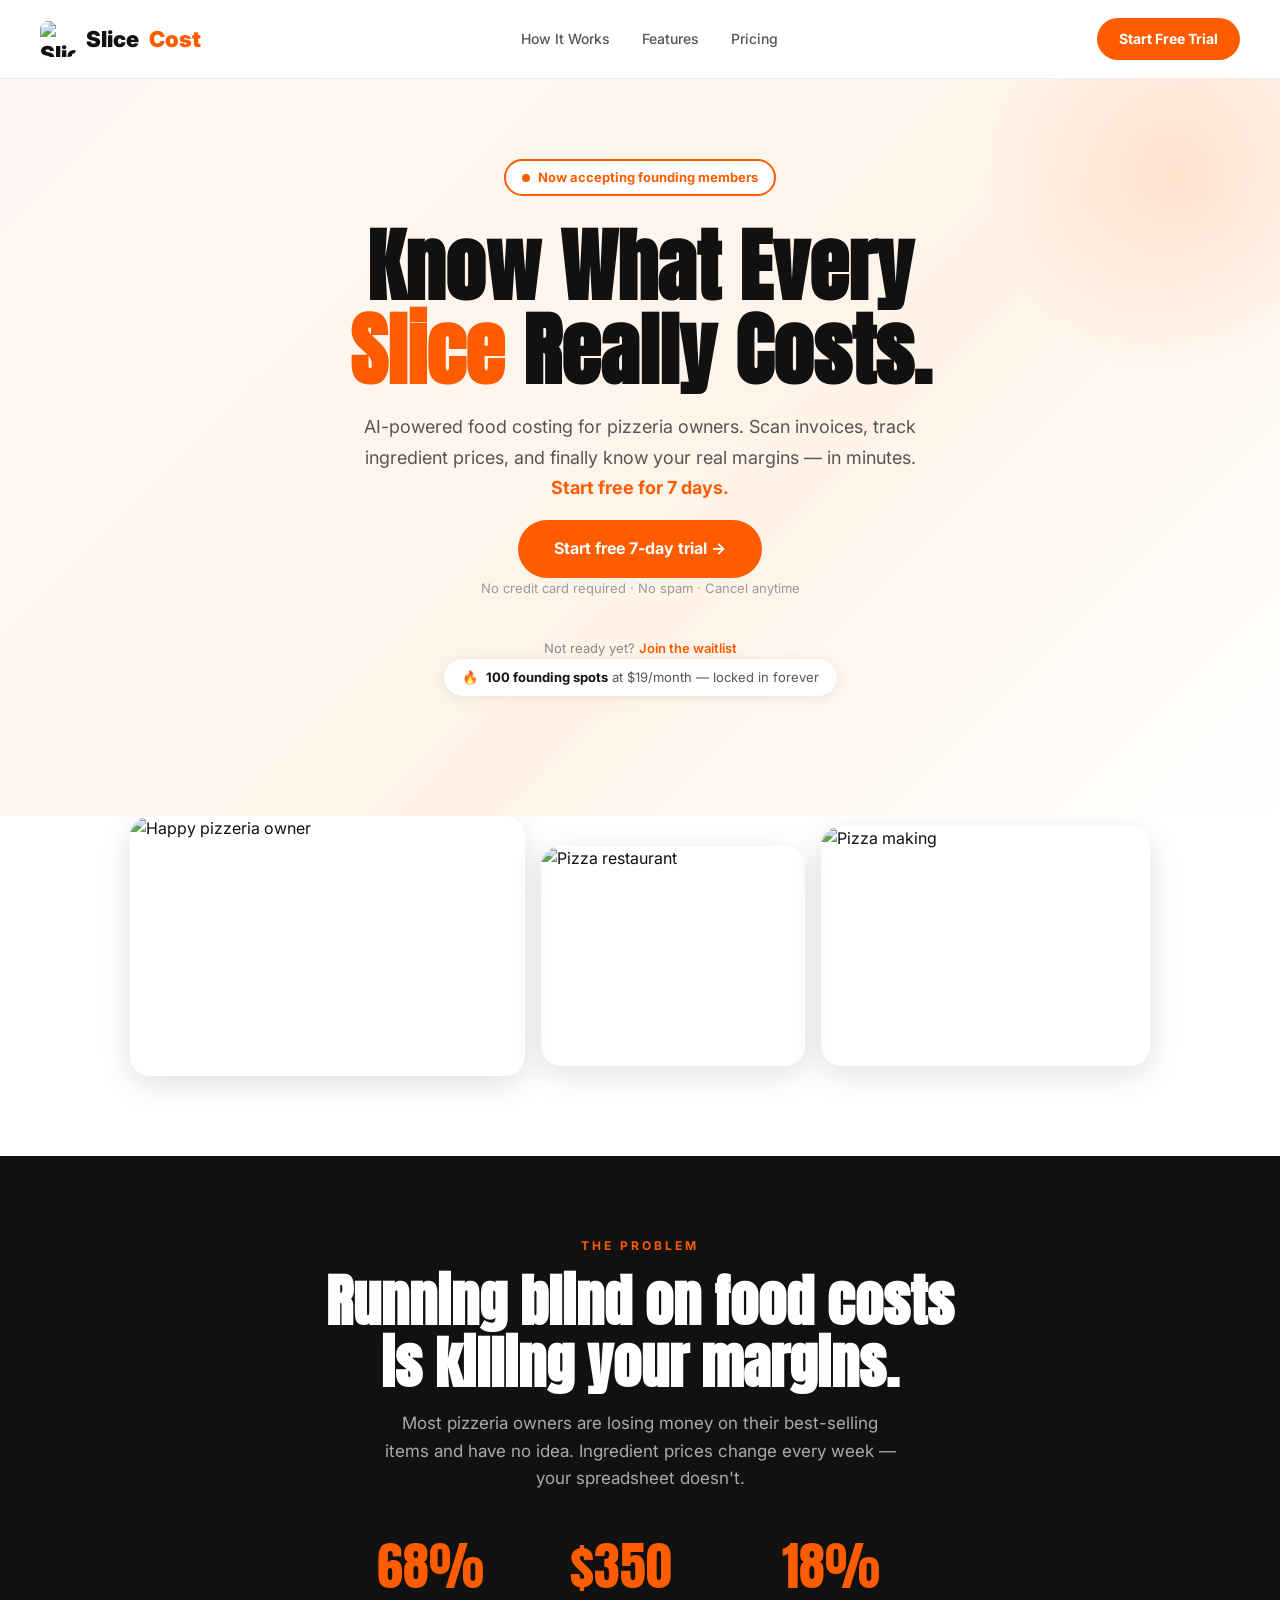
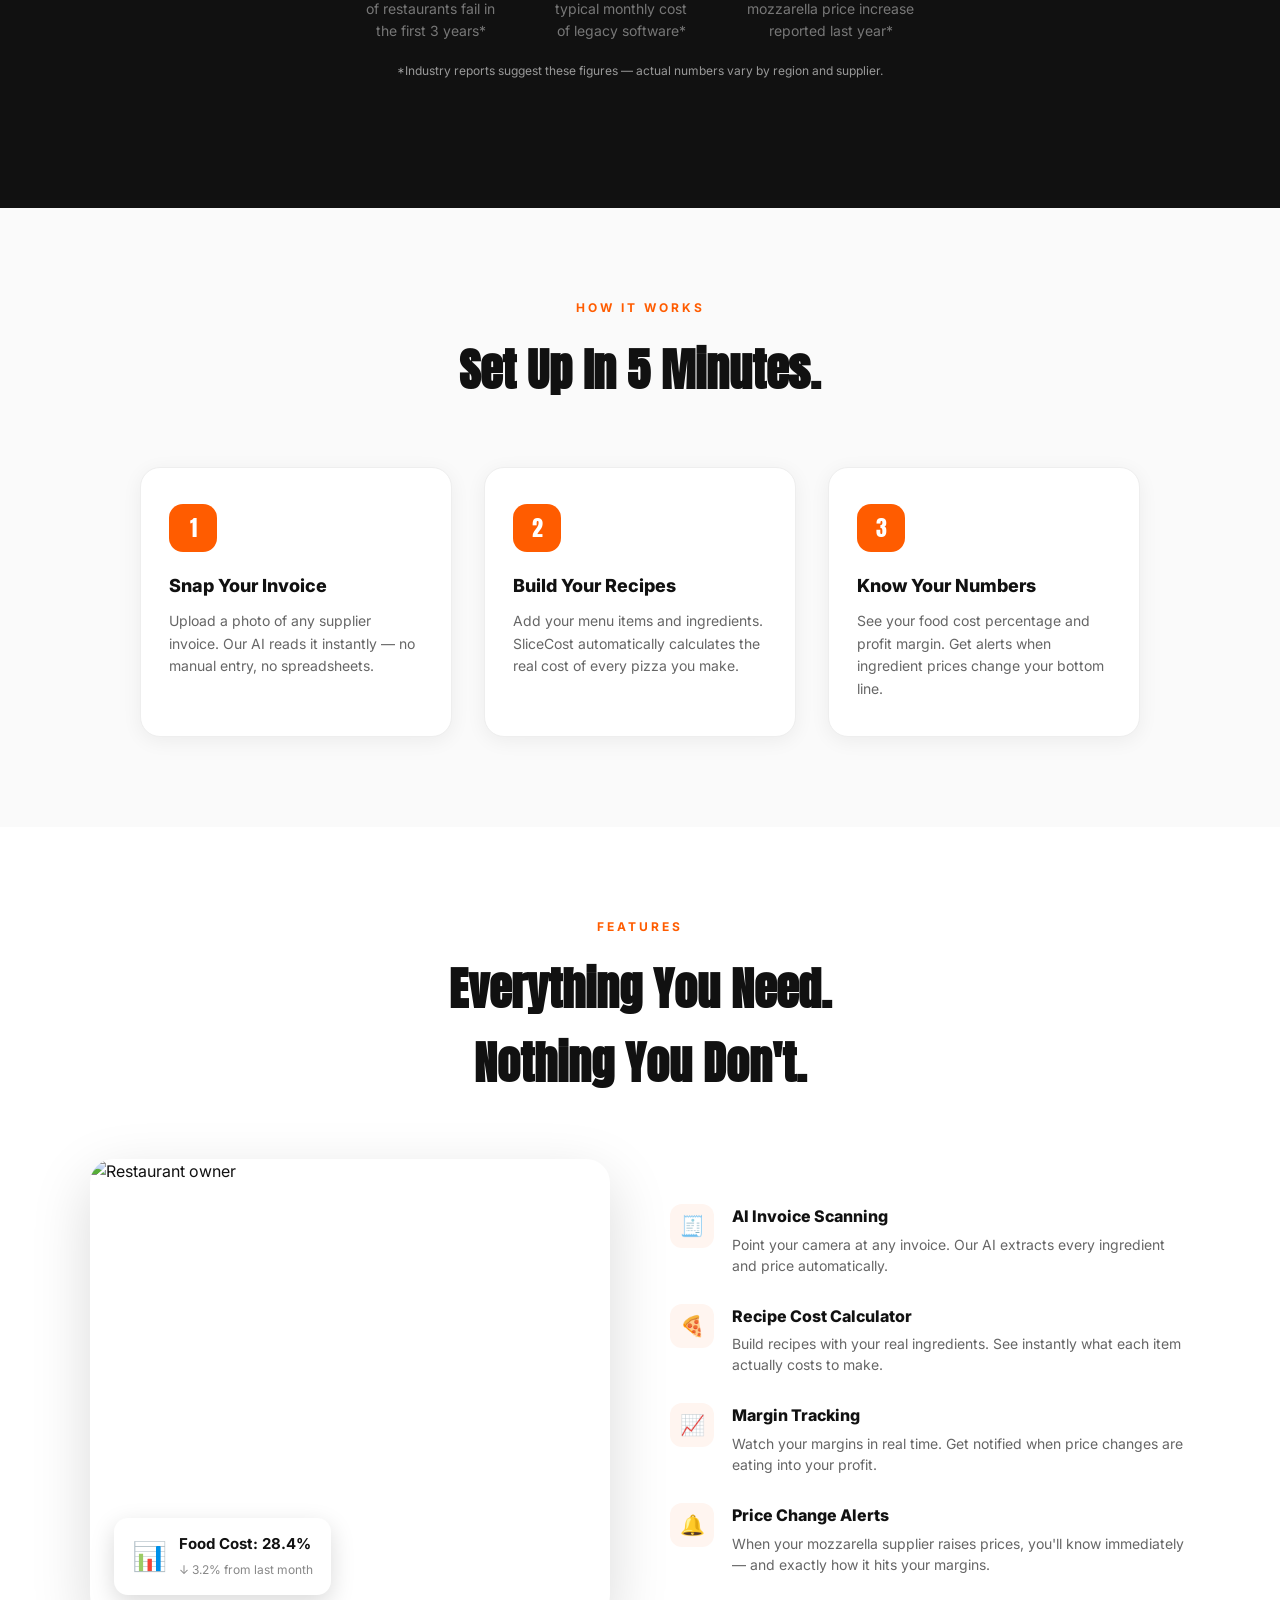
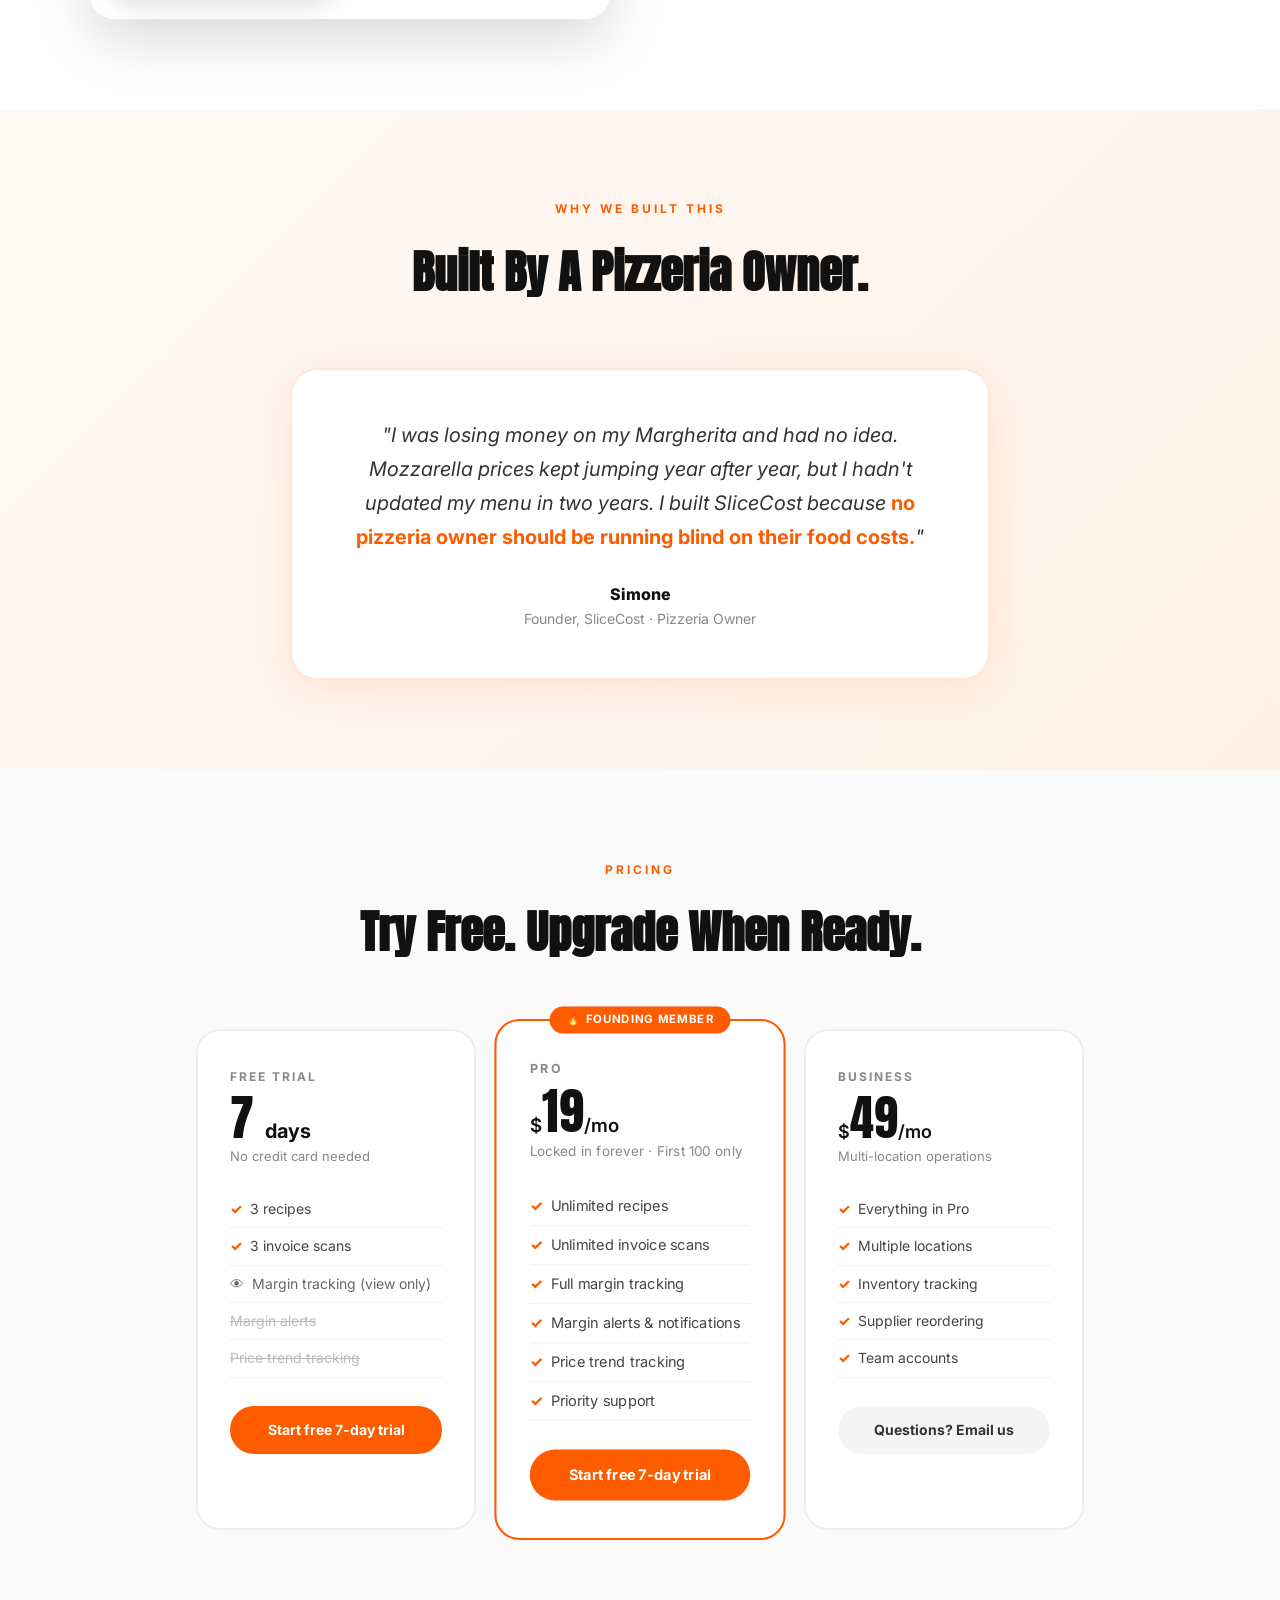
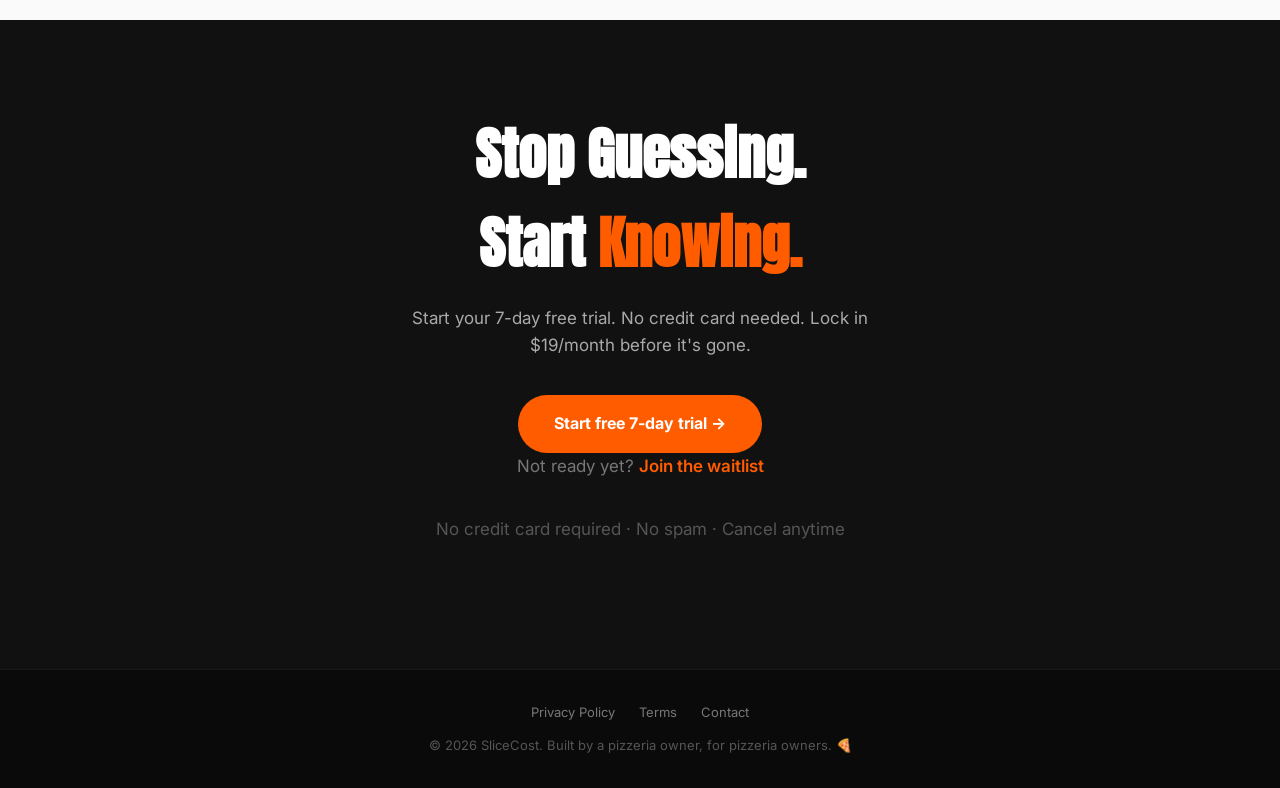
==== commit 8eab3200: "Deploy updated index.html: trial-first funnel + new logo" ====
--- a/index.html
+++ b/index.html
@@ -60,6 +60,11 @@
     .hero-form button { background: var(--orange); color: #fff; border: none; padding: 14px 28px; border-radius: 50px; font-size: 15px; font-weight: 700; cursor: pointer; font-family: inherit; transition: background 0.2s; white-space: nowrap; }
     .hero-form button:hover { background: var(--orange-light); }
     .hero-form button:disabled { opacity: 0.6; cursor: not-allowed; }
+    .hero-cta { display: inline-block; background: var(--orange); color: #fff; padding: 16px 36px; border-radius: 50px; font-size: 16px; font-weight: 700; text-decoration: none; transition: background 0.2s; }
+    .hero-cta:hover { background: var(--orange-light); }
+    .waitlist-toggle { font-size: 13px; color: #888; margin-top: 14px; }
+    .waitlist-toggle a { color: var(--orange); font-weight: 600; text-decoration: none; }
+    .waitlist-toggle a:hover { text-decoration: underline; }
     .form-note { font-size: 13px; color: #999; text-align: center; margin-bottom: 40px; }
     .success-msg { display: none; background: #fff; border: 2px solid var(--orange); border-radius: 16px; padding: 20px 28px; margin: 0 auto 32px; max-width: 420px; text-align: center; }
     .success-msg .emo { font-size: 36px; display: block; margin-bottom: 8px; }
@@ -175,7 +180,7 @@
 
 <nav>
   <a class="logo" href="#">
-    <img src="https://media.base44.com/images/public/6a2863e67f8342fff155be60/5d7dca8e8_generated_image.png" alt="SliceCost">
+    <img src="https://media.base44.com/images/public/6a2863e67f8342fff155be60/23334006b_ChatGPTImageJul16202611_57_36PM.png" alt="SliceCost">
     Slice<span>Cost</span>
   </a>
   <ul class="nav-links">
@@ -183,24 +188,26 @@
     <li><a href="#features">Features</a></li>
     <li><a href="#pricing">Pricing</a></li>
   </ul>
-  <a href="#waitlist" class="nav-cta">Start Free Trial</a>
+  <a href="https://smart-pizza-math.base44.app" target="_blank" class="nav-cta">Start Free Trial</a>
 </nav>
 
 <section class="hero" id="waitlist">
   <div class="hero-badge"><span class="dot"></span> Now accepting founding members</div>
   <h1>Know What Every<br><span class="hl">Slice</span> Really Costs.</h1>
   <p class="sub">AI-powered food costing for pizzeria owners. Scan invoices, track ingredient prices, and finally know your real margins — in minutes. <strong>Start free for 7 days.</strong></p>
-  <form class="hero-form" id="waitlistForm" onsubmit="handleSubmit(event,'waitlistForm','successMsg')">
+  <a href="https://smart-pizza-math.base44.app" target="_blank" class="hero-cta">Start free 7-day trial →</a>
+  <p class="form-note">No credit card required · No spam · Cancel anytime</p>
+  <p class="waitlist-toggle">Not ready yet? <a href="#" class="waitlist-link">Join the waitlist</a></p>
+  <form class="hero-form" id="waitlistForm" style="display:none" onsubmit="handleSubmit(event,'waitlistForm','successMsg')">
     <input type="text" placeholder="Your name" required>
     <input type="email" placeholder="Your email" required>
-    <button type="submit">Claim My Spot →</button>
+    <button type="submit">Join Waitlist →</button>
   </form>
   <div class="success-msg" id="successMsg">
     <span class="emo">🎉</span>
     <strong>You're on the list!</strong>
     <p>We'll be in touch soon. Welcome to the founding members club.</p>
   </div>
-  <p class="form-note">No credit card required · No spam · Cancel anytime</p>
   <div class="spots-bar">🔥 <span id="spotsText"><strong>100 founding spots</strong> at $19/month — locked in forever</span></div>
 </section>
 
@@ -215,10 +222,11 @@
   <h2>Running blind on food costs<br>is killing your margins.</h2>
   <p>Most pizzeria owners are losing money on their best-selling items and have no idea. Ingredient prices change every week — your spreadsheet doesn't.</p>
   <div class="stats-row">
-    <div class="stat"><span class="num">68%</span><div class="desc">of restaurants fail in<br>the first 3 years</div></div>
-    <div class="stat"><span class="num">$350</span><div class="desc">average monthly cost<br>of existing software</div></div>
-    <div class="stat"><span class="num">18%</span><div class="desc">mozzarella price<br>increase last year</div></div>
-  </div>
+    <div class="stat"><span class="num">68%</span><div class="desc">of restaurants fail in<br>the first 3 years*</div></div>
+    <div class="stat"><span class="num">$350</span><div class="desc">typical monthly cost<br>of legacy software*</div></div>
+    <div class="stat"><span class="num">18%</span><div class="desc">mozzarella price increase<br>reported last year*</div></div>
+  </div>
+  <p style="text-align:center;font-size:12px;color:#999;margin-top:18px">*Industry reports suggest these figures — actual numbers vary by region and supplier.</p>
 </section>
 
 <section class="how-section" id="how">
@@ -258,7 +266,7 @@
     <h2>Built By A Pizzeria Owner.</h2>
   </div>
   <div class="founder-card">
-    <p class="founder-quote">"I was losing money on my Margherita and had no idea. Mozzarella prices jumped 18%, but I hadn't updated my menu in two years. I built SliceCost because <strong>no pizzeria owner should be running blind on their food costs.</strong>"</p>
+    <p class="founder-quote">"I was losing money on my Margherita and had no idea. Mozzarella prices kept jumping year after year, but I hadn't updated my menu in two years. I built SliceCost because <strong>no pizzeria owner should be running blind on their food costs.</strong>"</p>
     <div class="founder-name">Simone</div>
     <div class="founder-title">Founder, SliceCost · Pizzeria Owner</div>
   </div>
@@ -281,7 +289,7 @@
         <li class="locked">Margin alerts</li>
         <li class="locked">Price trend tracking</li>
       </ul>
-      <a href="#waitlist" class="pricing-cta secondary">Start Free Trial</a>
+      <a href="https://smart-pizza-math.base44.app" target="_blank" class="pricing-cta primary">Start free 7-day trial</a>
     </div>
     <div class="pricing-card featured">
       <div class="pricing-badge">🔥 FOUNDING MEMBER</div>
@@ -296,7 +304,7 @@
         <li class="check">Price trend tracking</li>
         <li class="check">Priority support</li>
       </ul>
-      <a href="#waitlist" class="pricing-cta primary">Claim Founding Price →</a>
+      <a href="https://smart-pizza-math.base44.app" target="_blank" class="pricing-cta primary">Start free 7-day trial</a>
     </div>
     <div class="pricing-card">
       <div class="pricing-tier">Business</div>
@@ -309,7 +317,7 @@
         <li class="check">Supplier reordering</li>
         <li class="check">Team accounts</li>
       </ul>
-      <a href="#waitlist" class="pricing-cta secondary">Join Waitlist</a>
+      <a href="mailto:hello@slicecost.com" class="pricing-cta secondary">Questions? Email us</a>
     </div>
   </div>
 </section>
@@ -317,10 +325,12 @@
 <section class="final-cta">
   <h2>Stop Guessing.<br>Start <span>Knowing.</span></h2>
   <p>Start your 7-day free trial. No credit card needed. Lock in $19/month before it's gone.</p>
-  <form class="hero-form" id="waitlistForm2" onsubmit="handleSubmit(event,'waitlistForm2','successMsg2')" style="margin-bottom:16px">
+  <a href="https://smart-pizza-math.base44.app" target="_blank" class="hero-cta">Start free 7-day trial →</a>
+  <p class="waitlist-toggle" style="color:#777">Not ready yet? <a href="#" class="waitlist-link" style="color:var(--orange)">Join the waitlist</a></p>
+  <form class="hero-form" id="waitlistForm2" style="display:none;margin-bottom:16px" onsubmit="handleSubmit(event,'waitlistForm2','successMsg2')">
     <input type="text" placeholder="Your name" required>
     <input type="email" placeholder="Your email" required>
-    <button type="submit">Get Early Access →</button>
+    <button type="submit">Join Waitlist →</button>
   </form>
   <div class="success-msg" id="successMsg2" style="background:#1a1a1a;border-color:#FF5C00;">
     <span class="emo">🎉</span>
@@ -341,8 +351,19 @@
 document.querySelectorAll('a[href^="#"]').forEach(a => {
   a.addEventListener('click', e => {
     e.preventDefault();
-    const t = document.querySelector(a.getAttribute('href'));
-    if (t) t.scrollIntoView({ behavior: 'smooth' });
+    const href = a.getAttribute('href');
+    if (href.length > 1) {
+      const t = document.querySelector(href);
+      if (t) t.scrollIntoView({ behavior: 'smooth' });
+    }
+  });
+});
+
+document.querySelectorAll('.waitlist-link').forEach(link => {
+  link.addEventListener('click', e => {
+    e.preventDefault();
+    const form = link.closest('section').querySelector('form.hero-form');
+    if (form) { form.style.display = 'flex'; link.parentElement.style.display = 'none'; }
   });
 });
 
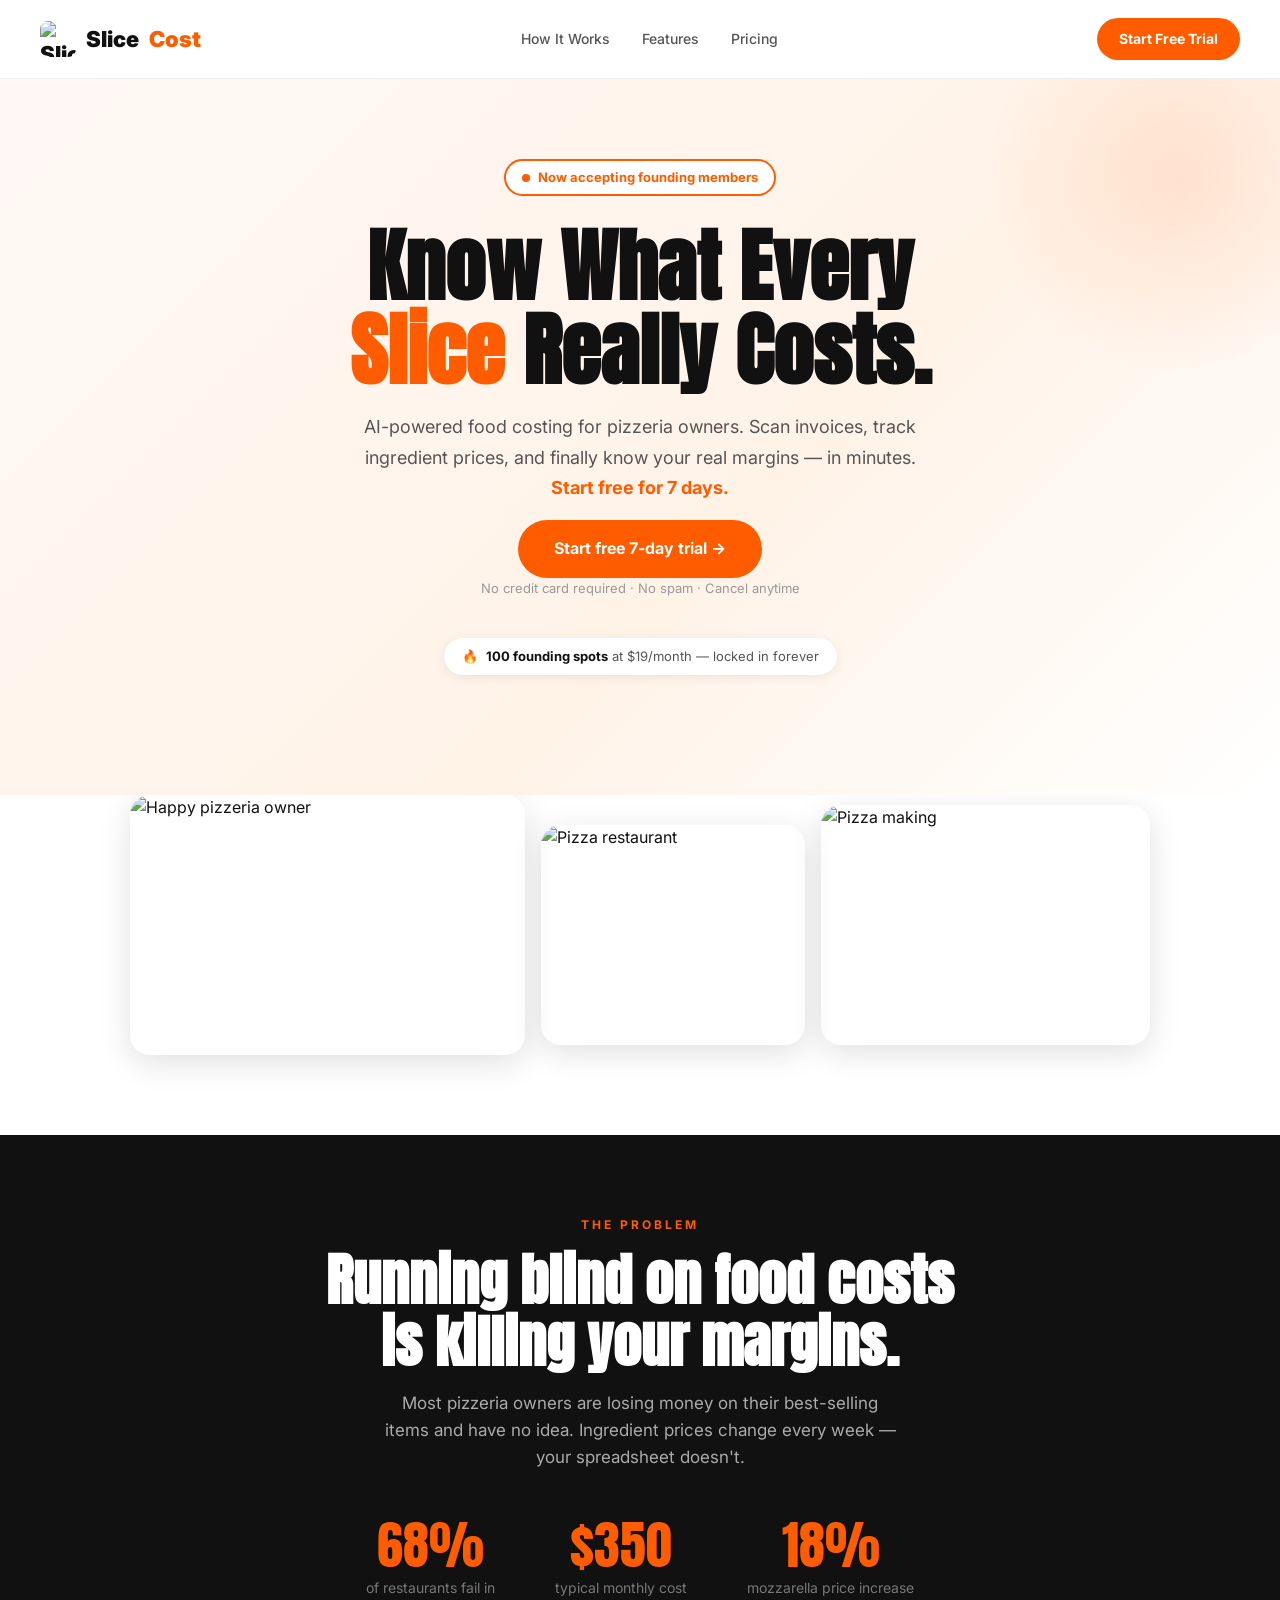
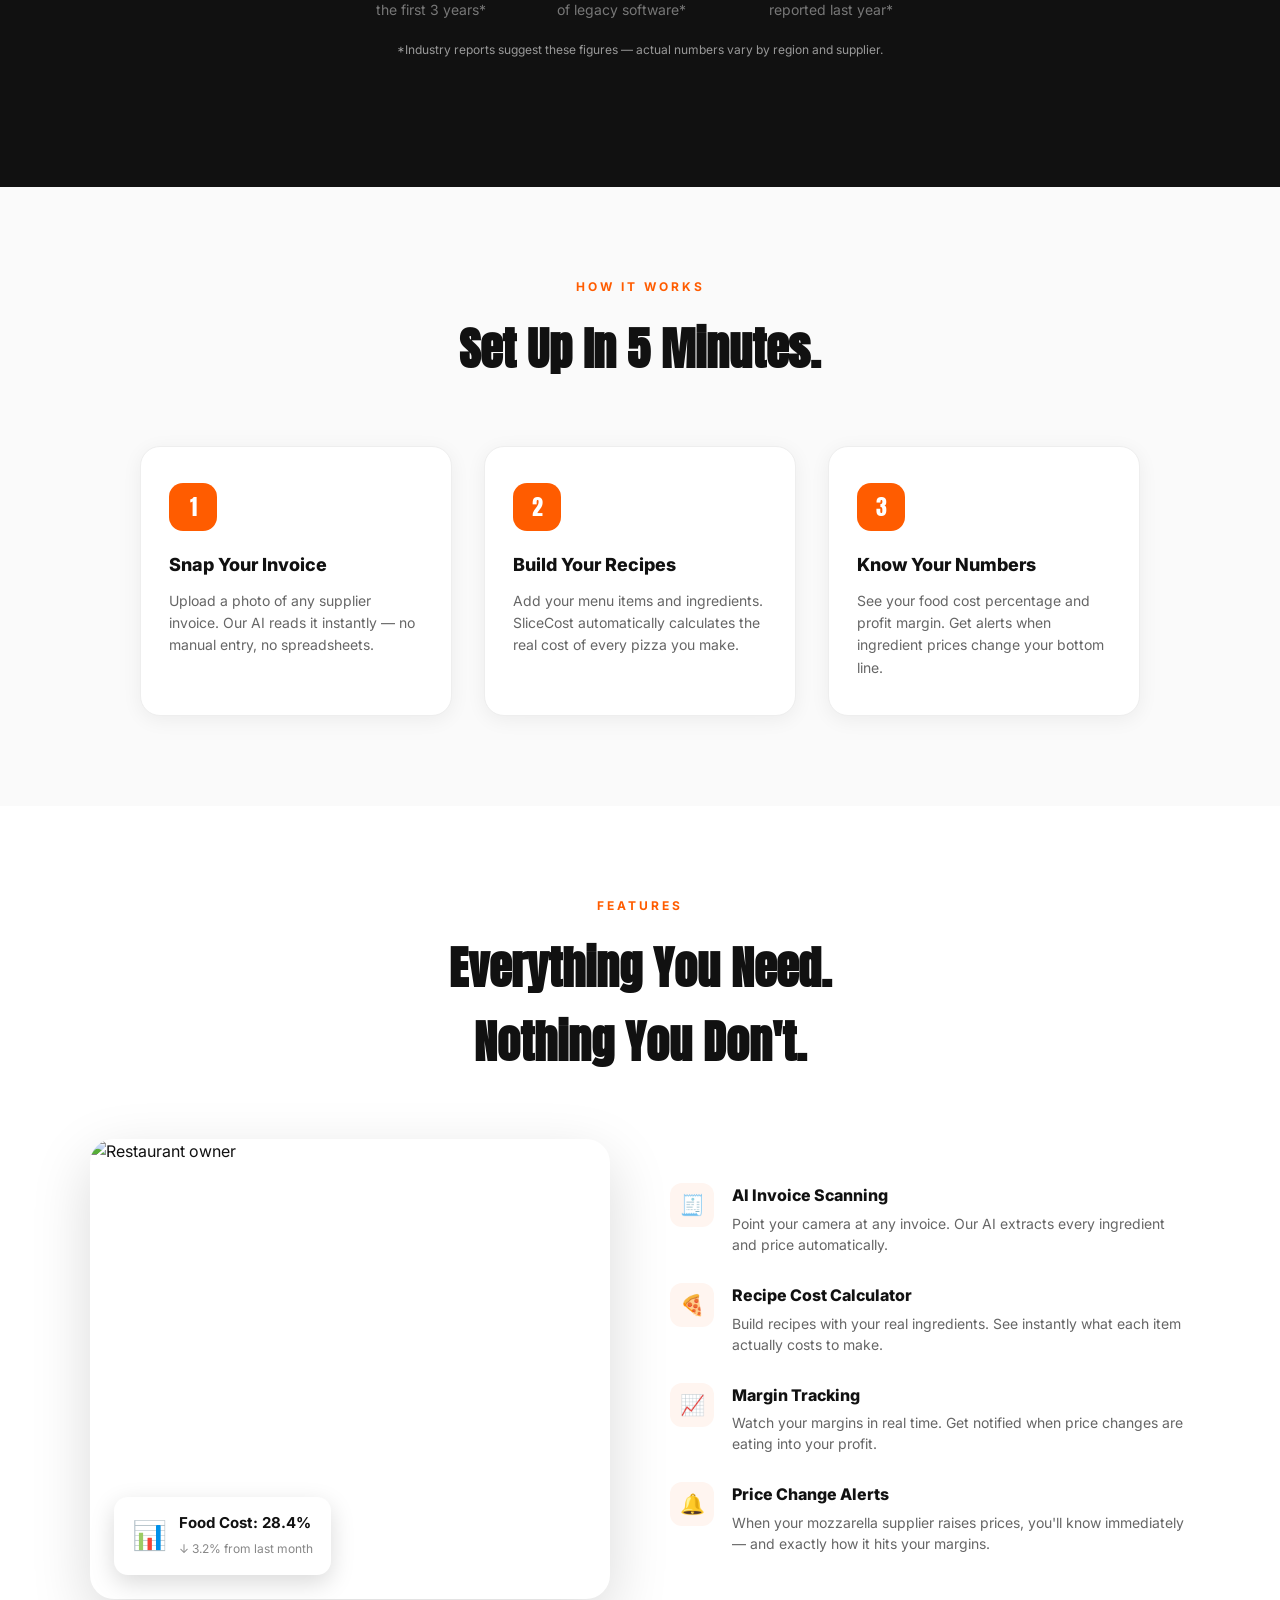
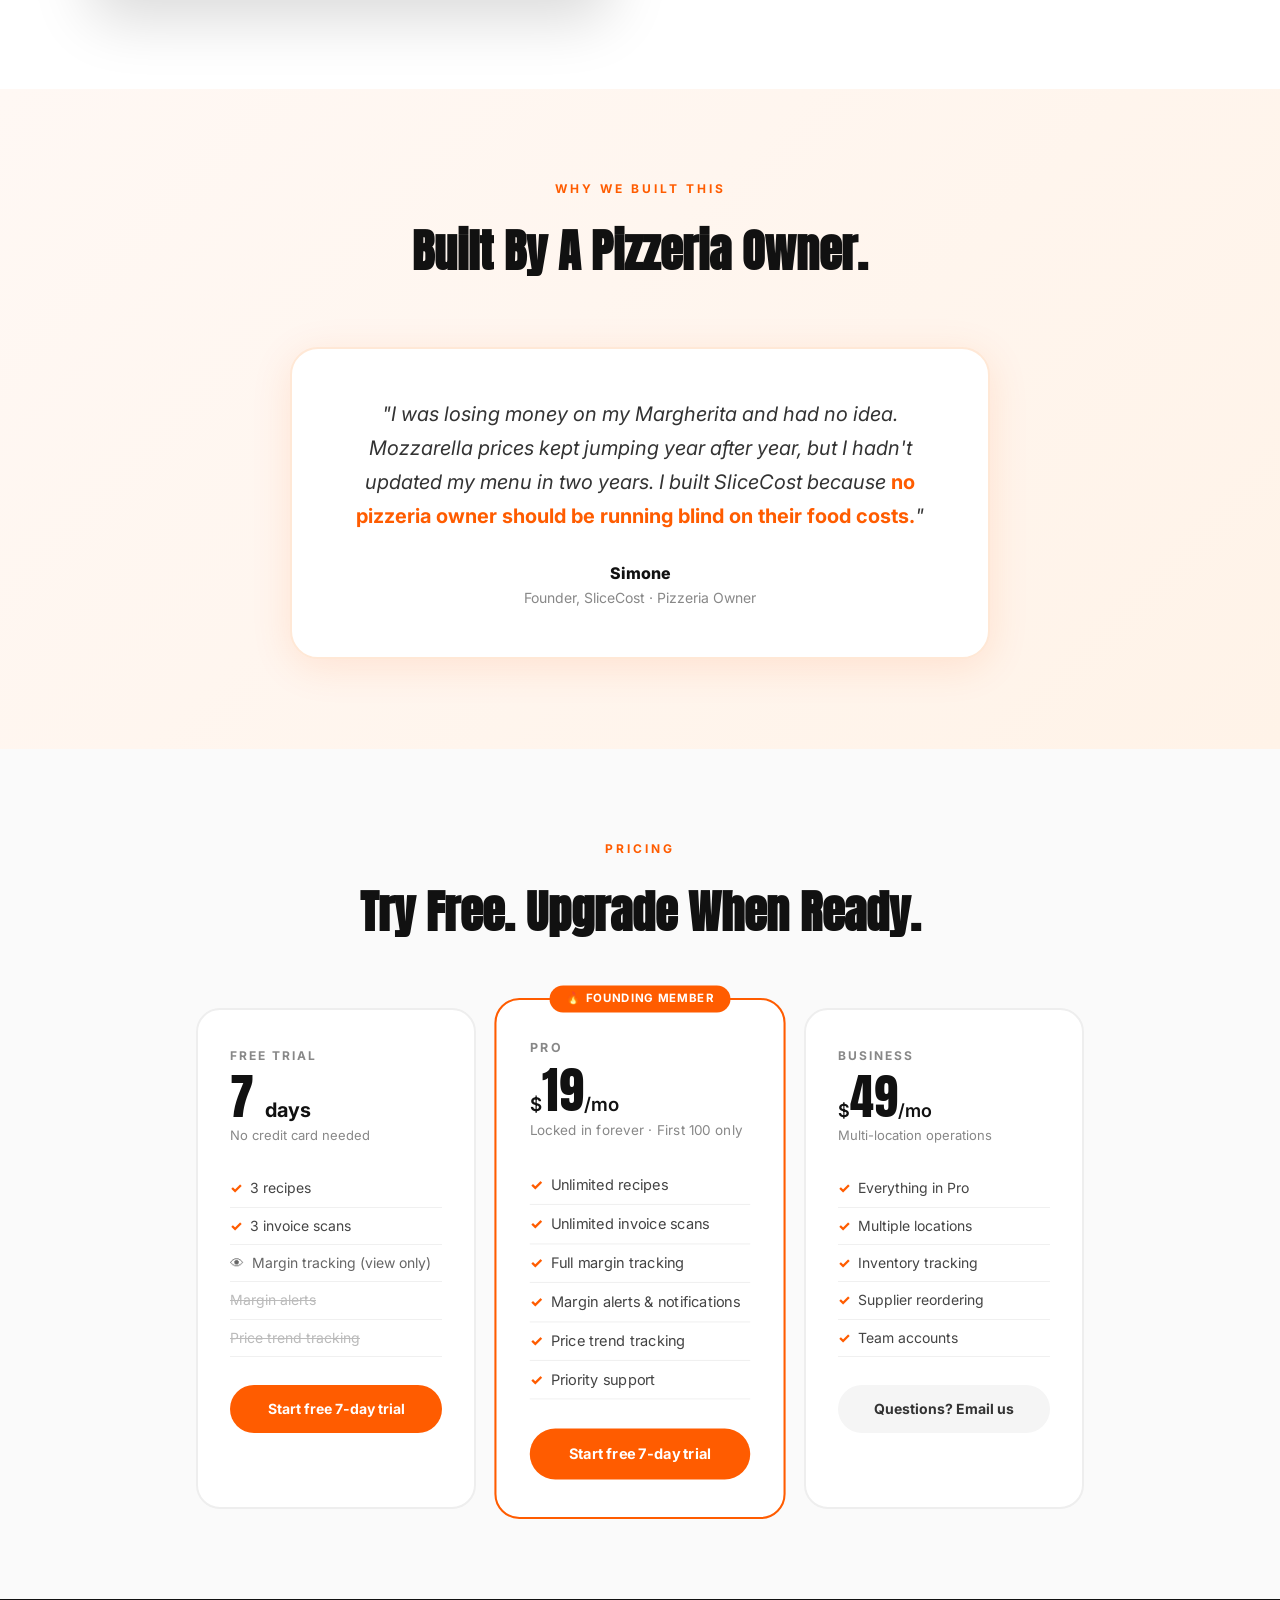
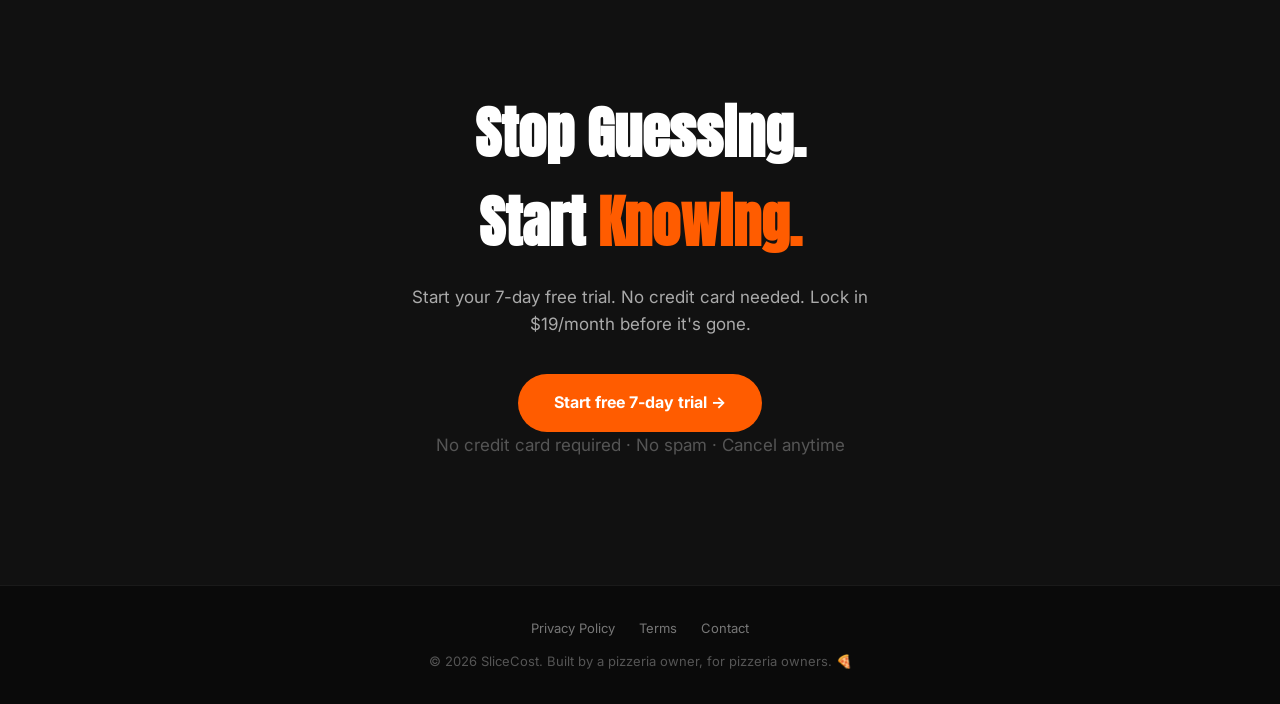
==== commit ffb4301e: "Remove all waitlist remnants — pure trial funnel, no waitlist links or forms" ====
--- a/index.html
+++ b/index.html
@@ -62,9 +62,6 @@
     .hero-form button:disabled { opacity: 0.6; cursor: not-allowed; }
     .hero-cta { display: inline-block; background: var(--orange); color: #fff; padding: 16px 36px; border-radius: 50px; font-size: 16px; font-weight: 700; text-decoration: none; transition: background 0.2s; }
     .hero-cta:hover { background: var(--orange-light); }
-    .waitlist-toggle { font-size: 13px; color: #888; margin-top: 14px; }
-    .waitlist-toggle a { color: var(--orange); font-weight: 600; text-decoration: none; }
-    .waitlist-toggle a:hover { text-decoration: underline; }
     .form-note { font-size: 13px; color: #999; text-align: center; margin-bottom: 40px; }
     .success-msg { display: none; background: #fff; border: 2px solid var(--orange); border-radius: 16px; padding: 20px 28px; margin: 0 auto 32px; max-width: 420px; text-align: center; }
     .success-msg .emo { font-size: 36px; display: block; margin-bottom: 8px; }
@@ -191,23 +188,13 @@
   <a href="https://smart-pizza-math.base44.app" target="_blank" class="nav-cta">Start Free Trial</a>
 </nav>
 
-<section class="hero" id="waitlist">
+<section class="hero" id="start">
   <div class="hero-badge"><span class="dot"></span> Now accepting founding members</div>
   <h1>Know What Every<br><span class="hl">Slice</span> Really Costs.</h1>
   <p class="sub">AI-powered food costing for pizzeria owners. Scan invoices, track ingredient prices, and finally know your real margins — in minutes. <strong>Start free for 7 days.</strong></p>
   <a href="https://smart-pizza-math.base44.app" target="_blank" class="hero-cta">Start free 7-day trial →</a>
   <p class="form-note">No credit card required · No spam · Cancel anytime</p>
-  <p class="waitlist-toggle">Not ready yet? <a href="#" class="waitlist-link">Join the waitlist</a></p>
-  <form class="hero-form" id="waitlistForm" style="display:none" onsubmit="handleSubmit(event,'waitlistForm','successMsg')">
-    <input type="text" placeholder="Your name" required>
-    <input type="email" placeholder="Your email" required>
-    <button type="submit">Join Waitlist →</button>
-  </form>
-  <div class="success-msg" id="successMsg">
-    <span class="emo">🎉</span>
-    <strong>You're on the list!</strong>
-    <p>We'll be in touch soon. Welcome to the founding members club.</p>
-  </div>
+  
   <div class="spots-bar">🔥 <span id="spotsText"><strong>100 founding spots</strong> at $19/month — locked in forever</span></div>
 </section>
 
@@ -326,17 +313,7 @@
   <h2>Stop Guessing.<br>Start <span>Knowing.</span></h2>
   <p>Start your 7-day free trial. No credit card needed. Lock in $19/month before it's gone.</p>
   <a href="https://smart-pizza-math.base44.app" target="_blank" class="hero-cta">Start free 7-day trial →</a>
-  <p class="waitlist-toggle" style="color:#777">Not ready yet? <a href="#" class="waitlist-link" style="color:var(--orange)">Join the waitlist</a></p>
-  <form class="hero-form" id="waitlistForm2" style="display:none;margin-bottom:16px" onsubmit="handleSubmit(event,'waitlistForm2','successMsg2')">
-    <input type="text" placeholder="Your name" required>
-    <input type="email" placeholder="Your email" required>
-    <button type="submit">Join Waitlist →</button>
-  </form>
-  <div class="success-msg" id="successMsg2" style="background:#1a1a1a;border-color:#FF5C00;">
-    <span class="emo">🎉</span>
-    <strong>You're on the list!</strong>
-    <p style="color:#aaa">We'll be in touch soon. Welcome to the founding members club.</p>
-  </div>
+  
   <p class="form-note">No credit card required · No spam · Cancel anytime</p>
 </section>
 
@@ -346,8 +323,6 @@
 </footer>
 
 <script>
-const API_URL = 'https://api.base44.com/api/apps/6a2863e67f8342fff155be60/functions/joinWaitlist';
-
 document.querySelectorAll('a[href^="#"]').forEach(a => {
   a.addEventListener('click', e => {
     e.preventDefault();
@@ -359,36 +334,7 @@
   });
 });
 
-document.querySelectorAll('.waitlist-link').forEach(link => {
-  link.addEventListener('click', e => {
-    e.preventDefault();
-    const form = link.closest('section').querySelector('form.hero-form');
-    if (form) { form.style.display = 'flex'; link.parentElement.style.display = 'none'; }
-  });
-});
-
-async function handleSubmit(e, formId, msgId) {
-  e.preventDefault();
-  const form = document.getElementById(formId);
-  const name = form.querySelector('input[type="text"]').value.trim();
-  const email = form.querySelector('input[type="email"]').value.trim();
-  const btn = form.querySelector('button');
-  if (!name || !email) return;
-  btn.disabled = true;
-  btn.textContent = 'Saving your spot...';
-  try {
-    await fetch(API_URL, {
-      method: 'POST',
-      headers: { 'Content-Type': 'application/json' },
-      body: JSON.stringify({ name, email, source: 'landing_page', tier_interest: 'Founding Member $19' })
-    });
-  } catch(err) {}
-  form.style.display = 'none';
-  document.getElementById(msgId).style.display = 'block';
-  document.querySelectorAll('[id^="spotsText"]').forEach(el => {
-    el.innerHTML = '🔥 <strong>Spots filling up fast!</strong> Sign up now to lock in $19/month';
-  });
-}
+
 </script>
 </body>
 </html>
